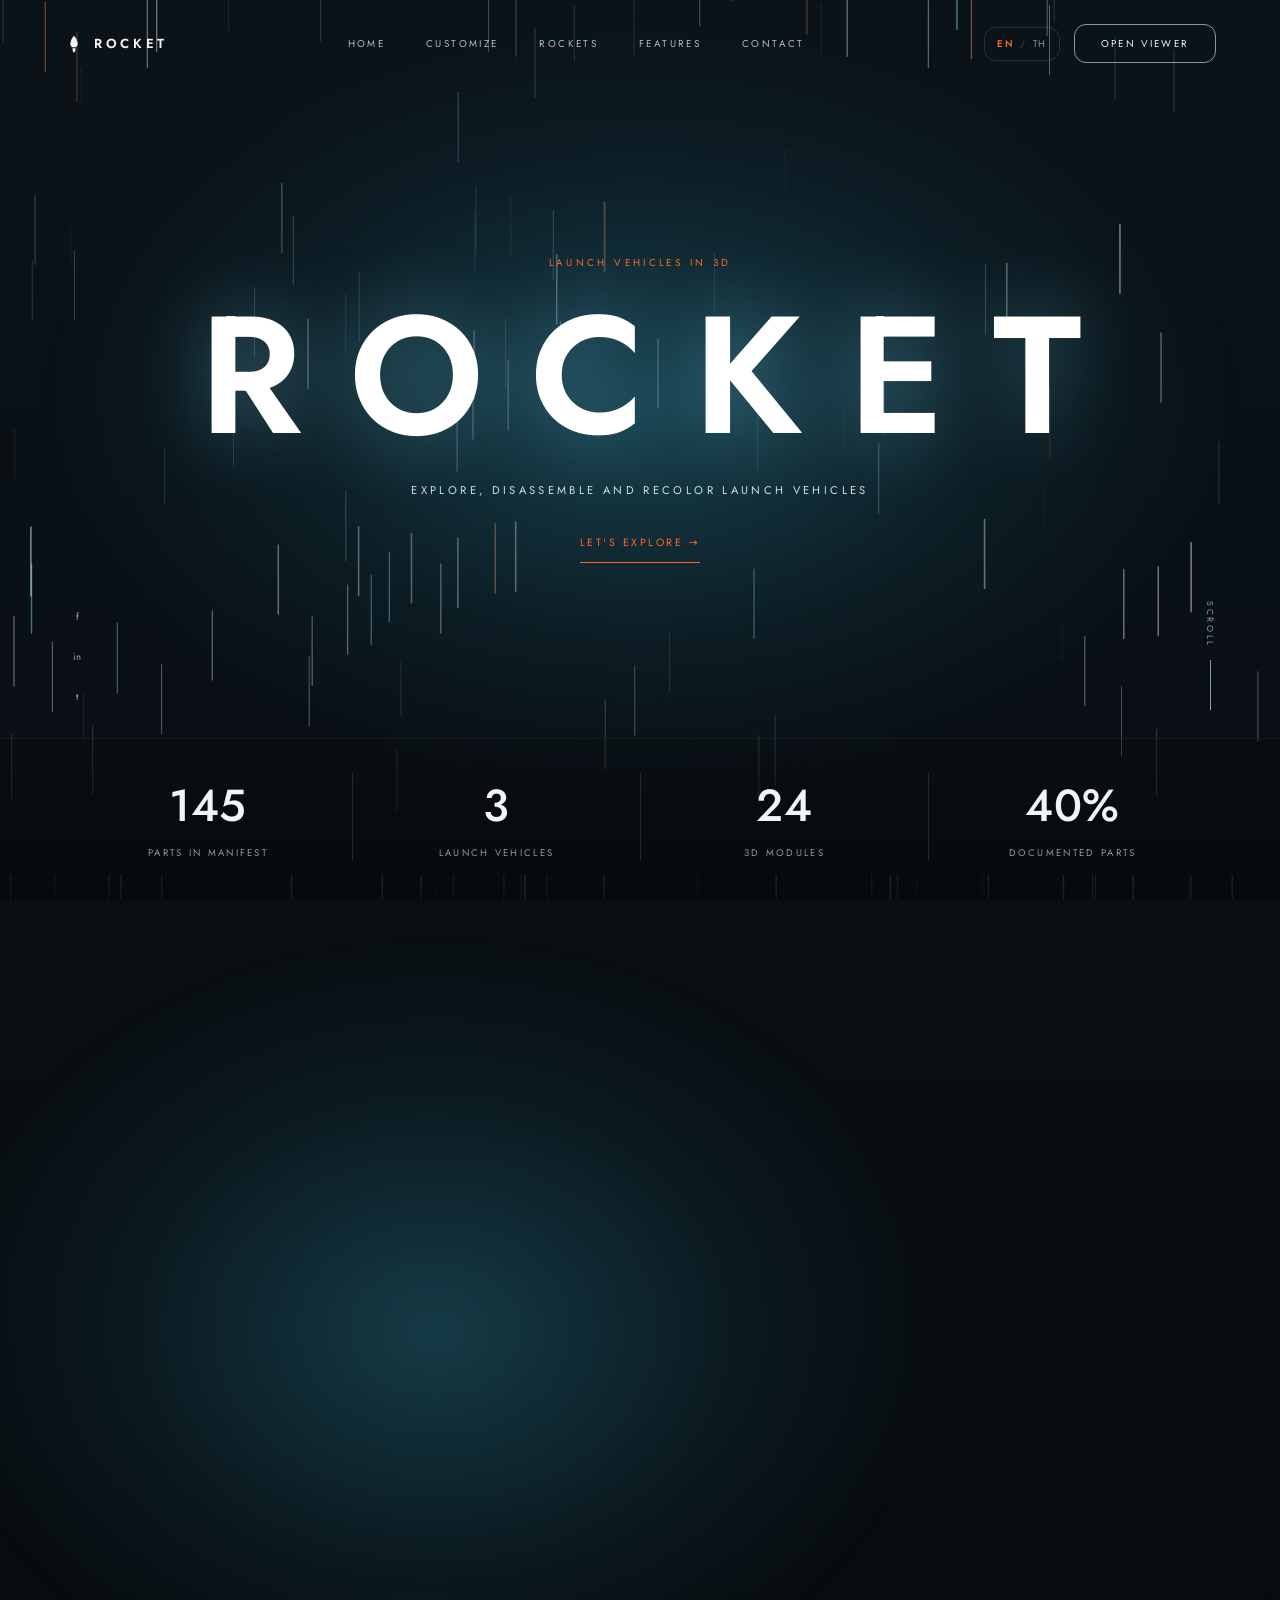
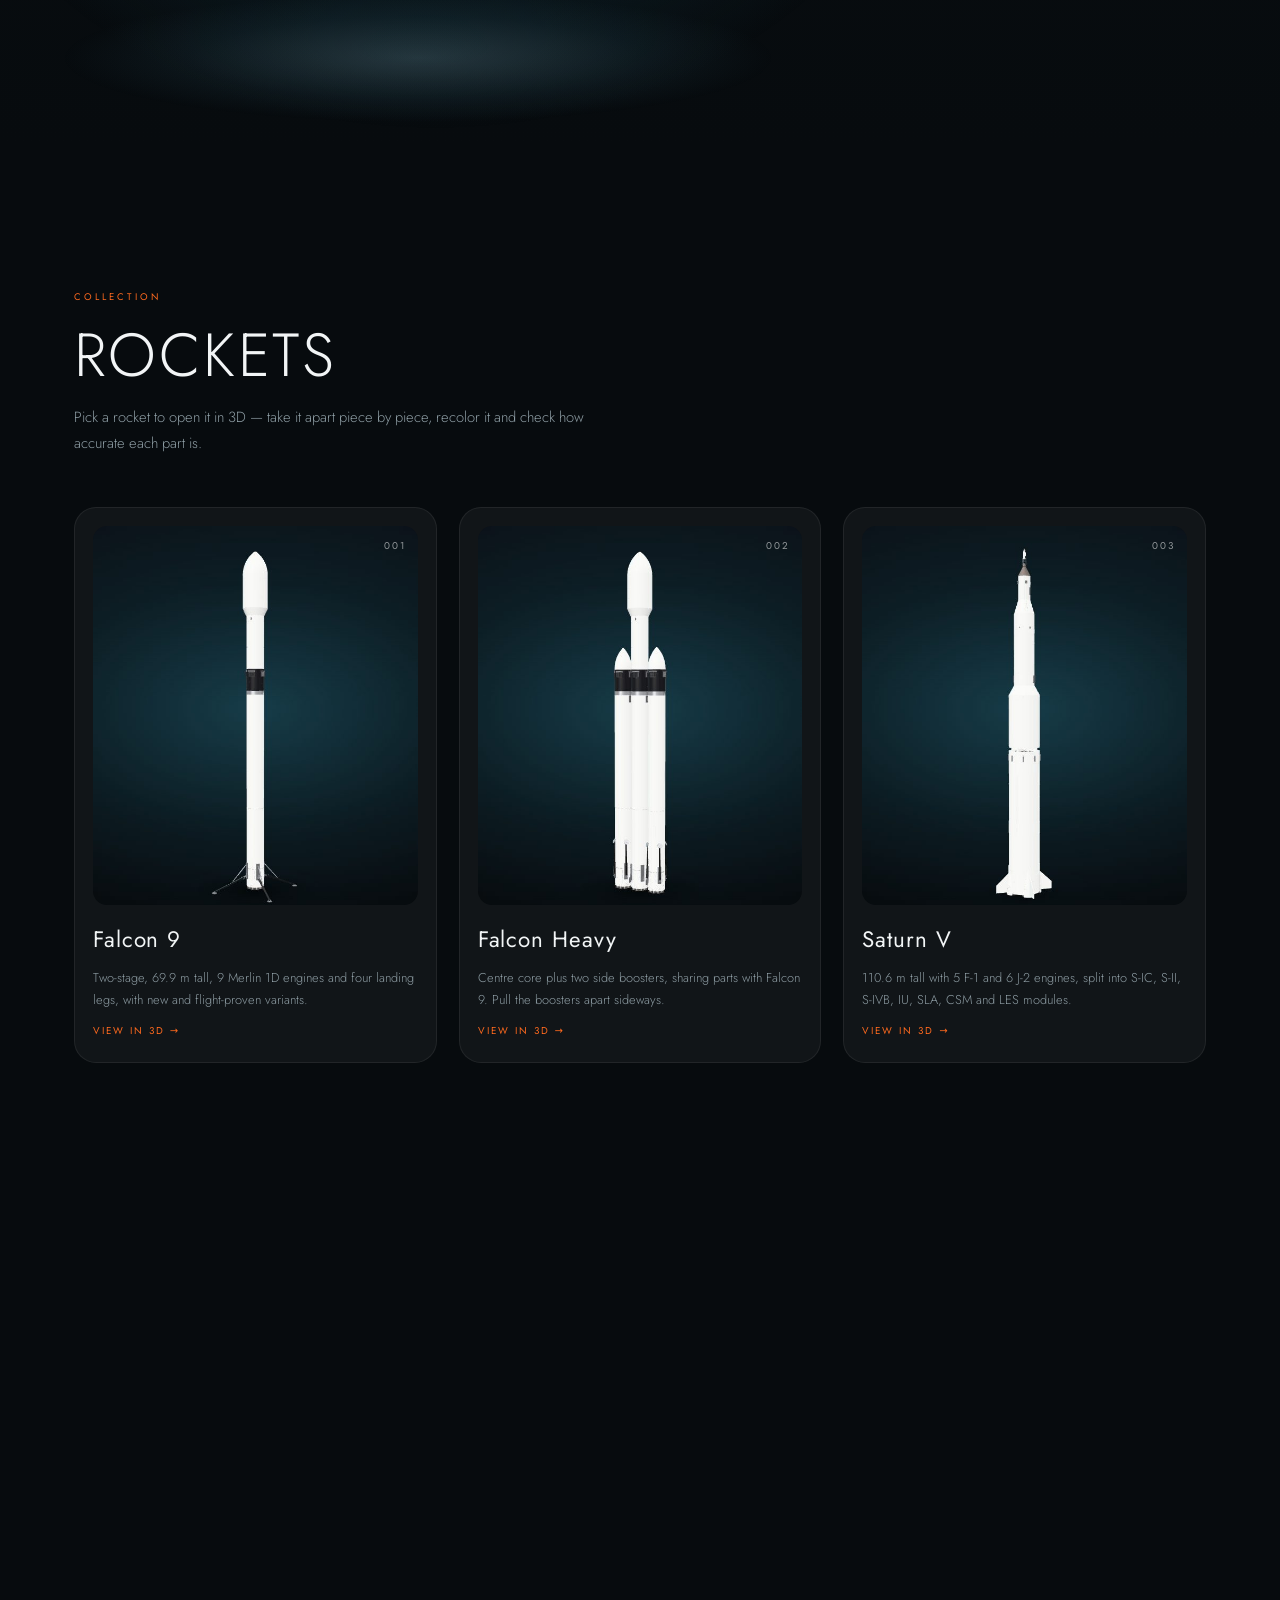
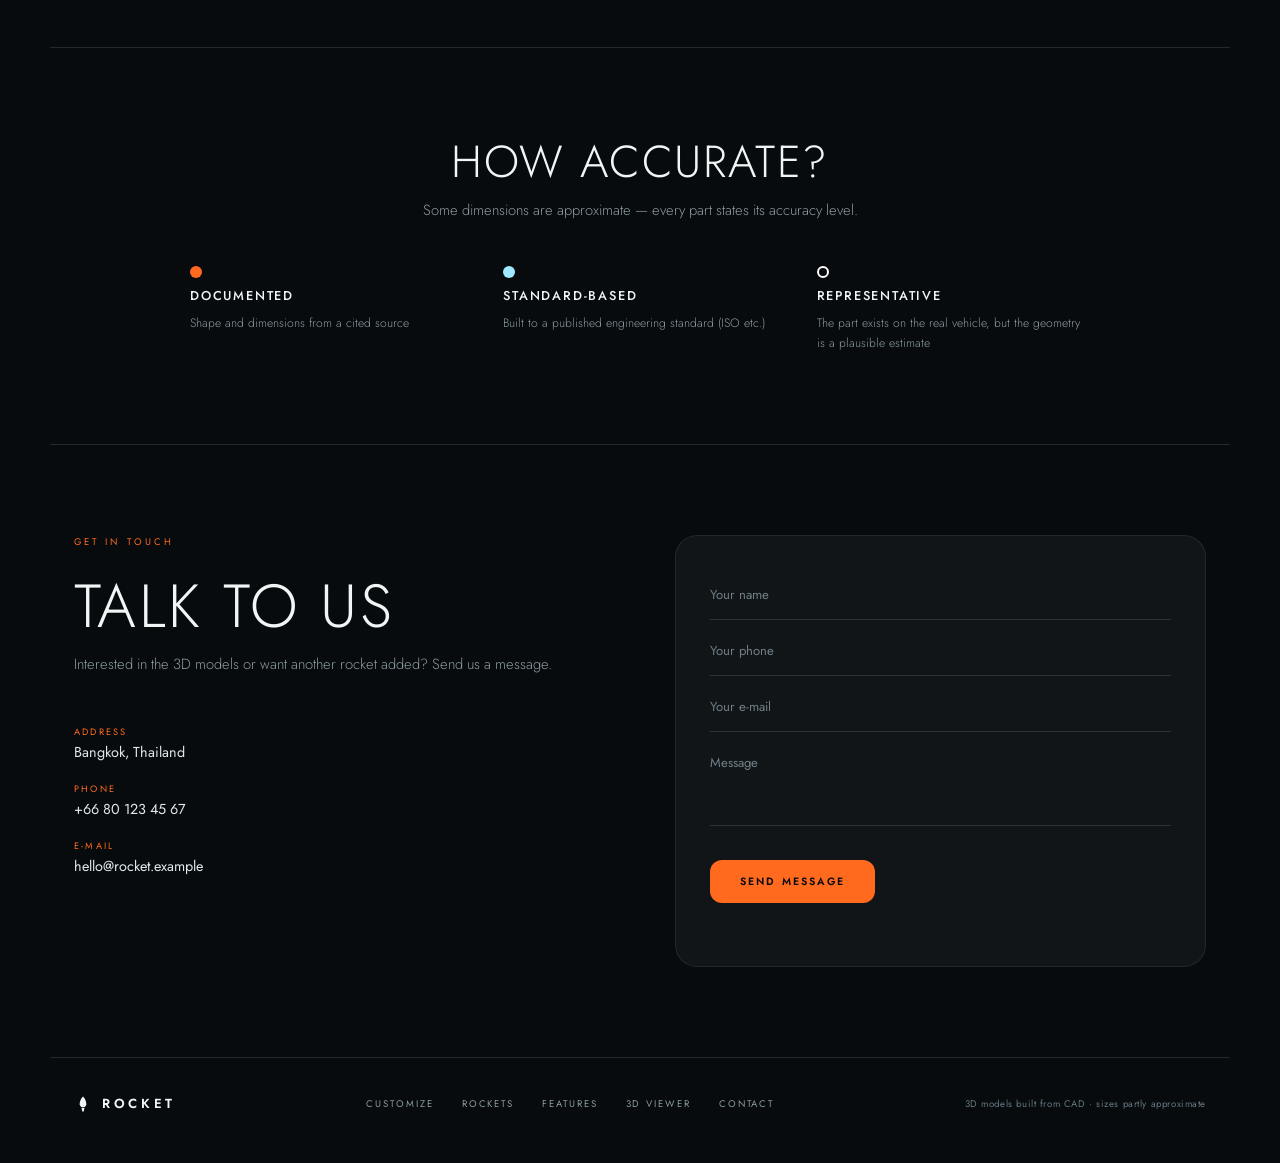
==== index.html @ 1749ba02 "Customize: 3D left + options panel right, softer lighting, EN/TH language switch, no scroll hijack -" ====
<!doctype html>
<html lang="en">
<head>
<meta charset="utf-8">
<meta name="viewport" content="width=device-width, initial-scale=1">
<title>Rocket — Explore launch vehicles in 3D</title>
<meta name="description" content="Explore, disassemble and recolor Falcon 9, Falcon Heavy and Saturn V in 3D">
<link rel="preconnect" href="https://fonts.googleapis.com">
<link rel="preconnect" href="https://fonts.gstatic.com" crossorigin>
<link href="https://fonts.googleapis.com/css2?family=Jost:wght@300;400;500;600&family=Noto+Sans+Thai:wght@300;400;500&display=swap" rel="stylesheet">
<link rel="stylesheet" href="assets/style.css">
<script type="importmap">
{ "imports": {
  "three": "./rocket3d/vendor/three/build/three.module.min.js",
  "three/addons/": "./rocket3d/vendor/three/examples/jsm/"
} }
</script>
</head>
<body>
<i class="progress" id="progress" aria-hidden="true"></i>
<canvas id="stars" aria-hidden="true"></canvas>

<header class="nav" id="nav">
  <a class="logo" href="#top" data-i18n-attr="aria-label:nav.home.aria"><svg viewBox="0 0 24 24" width="20" height="20" aria-hidden="true"><path d="M12 2c3 3 4.5 7 4.5 11l-2 3h-5l-2-3C7.5 9 9 5 12 2Zm-2 15h4l-1 5h-2l-1-5Z" fill="currentColor"/></svg><span>ROCKET</span></a>
  <nav class="links" id="nav-links" data-i18n-attr="aria-label:nav.main">
    <a href="#top" data-i18n="nav.home">Home</a>
    <a href="#lab" data-i18n="nav.customize">Customize</a>
    <a href="#rockets" data-i18n="nav.rockets">Rockets</a>
    <a href="#features" data-i18n="nav.features">Features</a>
    <a href="#contact" data-i18n="nav.contact">Contact</a>
  </nav>
  <div class="nav-right">
    <button class="lang" data-lang-btn type="button" aria-label="Language"><span data-l="en" class="on">EN</span><i>/</i><span data-l="th">TH</span></button>
    <a class="btn-outline" href="rocket3d/viewer.html" data-i18n="nav.viewer">Open viewer</a>
    <button class="menu" id="menu-btn" data-i18n-attr="aria-label:nav.menu" aria-label="Menu" aria-expanded="false" aria-controls="nav-links"><i></i><i></i><i></i></button>
  </div>
</header>

<!-- ============ INTRO ============ -->
<section class="intro" id="top">
  <div class="intro-body">
    <p class="eyebrow" data-i18n="intro.eyebrow">Launch vehicles in 3D</p>
    <h1 class="word" id="word" aria-label="ROCKET"><span class="l" style="--i:0"><b>R</b></span><span class="l" style="--i:1"><b>O</b></span><span class="l" style="--i:2"><b>C</b></span><span class="l" style="--i:3"><b>K</b></span><span class="l" style="--i:4"><b>E</b></span><span class="l" style="--i:5"><b>T</b></span></h1>
    <p class="sub" data-i18n="intro.sub">Explore, disassemble and recolor launch vehicles</p>
    <a class="go" href="#lab"><span data-i18n="intro.go">Let's explore</span> <span aria-hidden="true">→</span></a>
  </div>
  <ul class="social intro-social" aria-label="Social">
    <li><a href="#" aria-label="Facebook">f</a></li>
    <li><a href="#" aria-label="Instagram">in</a></li>
    <li><a href="#" aria-label="Twitter">t</a></li>
  </ul>
  <a class="scroll-cue" href="#lab"><span data-i18n="intro.scroll">Scroll</span><i></i></a>
  <div class="stats" data-i18n-attr="aria-label:stat.aria">
    <div><b id="st-parts">0</b><span data-i18n="stat.parts">Parts in manifest</span></div>
    <div><b data-count="3">0</b><span data-i18n="stat.rockets">Launch vehicles</span></div>
    <div><b data-count="24">0</b><span data-i18n="stat.modules">3D modules</span></div>
    <div><b id="st-docs">–</b><span data-i18n="stat.docs">Documented parts</span></div>
  </div>
</section>

<!-- ============ CUSTOMIZE (3D left, options right) ============ -->
<div class="lab-wrap" id="lab">
<section class="hero" data-i18n-attr="aria-label:cu.aria">
  <div class="hero-stage" id="hero-stage">
    <div class="floor" aria-hidden="true"></div>
    <canvas id="gl3d" tabindex="0" data-i18n-attr="aria-label:cu.canvas"></canvas>
    <div class="chip" id="chip" hidden></div>
    <dl class="specs" data-i18n-attr="aria-label:spec.aria">
      <div><dt data-i18n="spec.model">Model</dt><dd id="sp-model">–</dd></div>
      <div><dt data-i18n="spec.height">Height</dt><dd id="sp-height">–</dd></div>
      <div><dt data-i18n="spec.parts">Parts</dt><dd id="sp-parts">–</dd></div>
    </dl>
    <div class="loading" id="loading3d" role="status"><i></i><span data-i18n="cu.loading">Loading 3D model…</span></div>
  </div>

  <aside class="panel" id="panel">
    <header class="panel-head"><p class="kicker" data-i18n="cu.kicker">Customize</p><h2 id="panel-title">Falcon 9</h2></header>

    <section>
      <h3 data-i18n="cu.rocket">Rocket</h3>
      <ol class="veh" id="veh" role="radiogroup" data-i18n-attr="aria-label:cu.rocket.aria"></ol>
    </section>

    <section id="variant-sec">
      <h3 data-i18n="cu.variant">Variant</h3>
      <div class="vchips" id="variants" role="radiogroup" data-i18n-attr="aria-label:cu.variant"></div>
    </section>

    <section>
      <h3 data-i18n="cu.explode">Disassemble</h3>
      <div class="explode">
        <button class="play" id="explode-btn" data-i18n-attr="aria-label:cu.explode.btn" aria-pressed="false">
          <svg viewBox="0 0 24 24" width="18" height="18" aria-hidden="true"><path d="M12 3v6M12 15v6M9 6l3-3 3 3M9 18l3 3 3-3" fill="none" stroke="currentColor" stroke-width="2" stroke-linecap="round" stroke-linejoin="round"/></svg>
        </button>
        <input id="explode" type="range" min="0" max="1" step="0.001" value="0" data-i18n-attr="aria-label:cu.explode.slider">
        <output id="explode-out">0%</output>
      </div>
    </section>

    <section class="paint off" id="paint">
      <h3><span data-i18n="cu.color">Color</span> <small id="paint-hint" data-i18n="cu.paint.none">Select a part first</small></h3>
      <div class="swatches" id="swatches" data-i18n-attr="aria-label:cu.swatches"></div>
      <label class="picker"><span data-i18n="cu.custom">Custom color</span> <input type="color" id="color" value="#f2f2ef" data-i18n-attr="aria-label:cu.custom"></label>
      <div class="row">
        <button class="mini" id="reset-part" data-i18n="cu.resetPart">Reset part</button>
        <button class="mini" id="reset-all" data-i18n="cu.resetAll">Reset all</button>
      </div>
    </section>

    <section class="parts-sec">
      <h3><span data-i18n="cu.parts">Parts</span> <small id="parts-count"></small></h3>
      <input id="parts-search" type="search" data-i18n-attr="placeholder:cu.search,aria-label:cu.search">
      <ul class="plist" id="parts-list"></ul>
    </section>

    <section class="info" id="info-sec">
      <h3 data-i18n="cu.selected">Selected part</h3>
      <p class="msg" id="info-empty" data-i18n="cu.selectHint">Click a part on the model or pick one from the list.</p>
      <div id="info" hidden>
        <p class="name-th" id="d-th"></p><p class="name-en" id="d-en"></p>
        <dl class="kv">
          <dt data-i18n="kv.id">part id</dt><dd id="d-id"></dd>
          <dt data-i18n="kv.acc">accuracy</dt><dd id="d-acc"></dd>
          <dt data-i18n="kv.mat">material</dt><dd id="d-mat"></dd>
          <dt data-i18n="kv.zone">paint zone</dt><dd id="d-zone"></dd>
        </dl>
        <div class="row"><button class="mini" id="isolate" data-i18n="cu.isolate">Isolate</button><button class="mini" id="showall" data-i18n="cu.showAll">Show all</button></div>
      </div>
    </section>
  </aside>
</section>
</div>

<!-- ============ ROCKETS ============ -->
<section class="rockets reveal" id="rockets">
  <header class="sec-head">
    <p class="kicker" data-i18n="rk.kicker">Collection</p>
    <h2 data-i18n="rk.h">ROCKETS</h2>
    <p class="lead" data-i18n="rk.lead">Pick a rocket to open it in 3D — take it apart piece by piece, recolor it and check how accurate each part is.</p>
  </header>
  <div class="cards stag">
    <article class="rk" data-key="f9">
      <button class="rk-img" data-key="f9" data-i18n-attr="aria-label:rk.viewAria" data-name="Falcon 9"><img src="assets/img/f9.jpg" alt="Falcon 9" width="480" height="560" loading="lazy"></button>
      <span class="n">001</span>
      <h3>Falcon 9</h3>
      <p data-i18n="rk.f9">Two-stage, 69.9 m tall, 9 Merlin 1D engines and four landing legs, with new and flight-proven variants.</p>
      <button class="link" data-key="f9" data-i18n="rk.view">View in 3D →</button>
    </article>
    <article class="rk" data-key="fh">
      <button class="rk-img" data-key="fh" data-i18n-attr="aria-label:rk.viewAria" data-name="Falcon Heavy"><img src="assets/img/fh.jpg" alt="Falcon Heavy" width="480" height="560" loading="lazy"></button>
      <span class="n">002</span>
      <h3>Falcon Heavy</h3>
      <p data-i18n="rk.fh">Centre core plus two side boosters, sharing parts with Falcon 9. Pull the boosters apart sideways.</p>
      <button class="link" data-key="fh" data-i18n="rk.view">View in 3D →</button>
    </article>
    <article class="rk" data-key="sv">
      <button class="rk-img" data-key="sv" data-i18n-attr="aria-label:rk.viewAria" data-name="Saturn V"><img src="assets/img/sv.jpg" alt="Saturn V" width="480" height="560" loading="lazy"></button>
      <span class="n">003</span>
      <h3>Saturn V</h3>
      <p data-i18n="rk.sv">110.6 m tall with 5 F-1 and 6 J-2 engines, split into S-IC, S-II, S-IVB, IU, SLA, CSM and LES modules.</p>
      <button class="link" data-key="sv" data-i18n="rk.view">View in 3D →</button>
    </article>
  </div>
</section>

<!-- ============ FEATURES ============ -->
<section class="features reveal" id="features">
  <div class="feat-intro">
    <p class="kicker" data-i18n="ft.kicker">What you can do</p>
    <h2 data-i18n-html="ft.h">TAKE IT<br>APART.</h2>
    <p class="lead" data-i18n="ft.lead">Every rocket is built from CAD models split into real parts, not a still image — rotate, separate, swap and repaint it in the browser.</p>
    <a class="btn-solid" href="rocket3d/viewer.html" data-i18n="ft.btn">Open full viewer</a>
  </div>
  <div class="feat-grid stag">
    <article>
      <svg viewBox="0 0 24 24" aria-hidden="true"><path d="M12 3v6M12 15v6M9 6l3-3 3 3M9 18l3 3 3-3" fill="none" stroke="currentColor" stroke-width="1.6" stroke-linecap="round" stroke-linejoin="round"/></svg>
      <h3 data-i18n="ft.1h">Disassemble</h3>
      <p data-i18n="ft.1p">Separate the whole rocket or a single module, in assembly order, and put it back exactly where it was.</p>
    </article>
    <article>
      <svg viewBox="0 0 24 24" aria-hidden="true"><path d="M12 3a9 9 0 1 0 0 18c1.4 0 2-1 1.6-2-.5-1.2.2-2.5 1.6-2.5H17a4 4 0 0 0 4-4C21 6.6 17 3 12 3Z" fill="none" stroke="currentColor" stroke-width="1.6"/><circle cx="8" cy="11" r="1.1" fill="currentColor"/><circle cx="12" cy="7.5" r="1.1" fill="currentColor"/><circle cx="16" cy="10" r="1.1" fill="currentColor"/></svg>
      <h3 data-i18n="ft.2h">Recolor</h3>
      <p data-i18n="ft.2p">Paint each part, a whole paint zone or every instance. Saved on your device, with JSON export and import.</p>
    </article>
    <article>
      <svg viewBox="0 0 24 24" aria-hidden="true"><path d="M7 7h11l-3-3M17 17H6l3 3" fill="none" stroke="currentColor" stroke-width="1.6" stroke-linecap="round" stroke-linejoin="round"/></svg>
      <h3 data-i18n="ft.3h">Swap parts</h3>
      <p data-i18n="ft.3p">Swap grid fins, fairings and payloads with a size check, and browse modules from every rocket in the Part Gallery.</p>
    </article>
  </div>
</section>

<!-- ============ ACCURACY ============ -->
<section class="accuracy reveal" aria-labelledby="acc-h">
  <h2 id="acc-h" data-i18n="ac.h">HOW ACCURATE?</h2>
  <p class="lead" data-i18n="ac.lead">Some dimensions are approximate — every part states its accuracy level.</p>
  <div class="acc-grid stag">
    <div><span class="dot doc"></span><h3 data-i18n="accn.documented">documented</h3><p data-i18n="acc.documented">Shape and dimensions from a cited source</p></div>
    <div><span class="dot std"></span><h3 data-i18n="accn.standard-based">standard-based</h3><p data-i18n="acc.standard-based">Built to a published engineering standard (ISO etc.)</p></div>
    <div><span class="dot rep"></span><h3 data-i18n="accn.representative">representative</h3><p data-i18n="acc.representative">The part exists on the real vehicle, but the geometry is a plausible estimate</p></div>
  </div>
</section>

<!-- ============ CONTACT ============ -->
<section class="contact reveal" id="contact">
  <div class="contact-grid">
    <div class="info">
      <p class="kicker" data-i18n="ct.kicker">Get in touch</p>
      <h2 data-i18n="ct.h">TALK TO US</h2>
      <p class="lead" data-i18n="ct.lead">Interested in the 3D models or want another rocket added? Send us a message.</p>
      <dl>
        <dt data-i18n="ct.addr">Address</dt><dd>Bangkok, Thailand</dd>
        <dt data-i18n="ct.phone">Phone</dt><dd>+66 80 123 45 67</dd>
        <dt data-i18n="ct.mail">E-mail</dt><dd>hello@rocket.example</dd>
      </dl>
    </div>
    <form class="form" id="form" novalidate>
      <label><input name="name" required data-i18n-attr="placeholder:ct.name,aria-label:ct.name"></label>
      <label><input name="phone" type="tel" data-i18n-attr="placeholder:ct.tel,aria-label:ct.tel"></label>
      <label><input name="email" type="email" required data-i18n-attr="placeholder:ct.email,aria-label:ct.email"></label>
      <label><textarea name="message" rows="3" data-i18n-attr="placeholder:ct.msg,aria-label:ct.msg"></textarea></label>
      <button type="submit" class="btn-solid" data-i18n="ct.send">Send message</button>
      <p class="status" role="status" aria-live="polite"></p>
    </form>
  </div>
</section>

<footer class="foot">
  <a class="logo" href="#top" data-i18n-attr="aria-label:nav.home.aria"><svg viewBox="0 0 24 24" width="18" height="18" aria-hidden="true"><path d="M12 2c3 3 4.5 7 4.5 11l-2 3h-5l-2-3C7.5 9 9 5 12 2Zm-2 15h4l-1 5h-2l-1-5Z" fill="currentColor"/></svg><span>ROCKET</span></a>
  <nav data-i18n-attr="aria-label:ft.nav"><a href="#lab" data-i18n="nav.customize">Customize</a><a href="#rockets" data-i18n="nav.rockets">Rockets</a><a href="#features" data-i18n="nav.features">Features</a><a href="rocket3d/viewer.html" data-i18n="ft.viewer">3D Viewer</a><a href="#contact" data-i18n="nav.contact">Contact</a></nav>
  <small data-i18n="ft.note">3D models built from CAD · sizes partly approximate</small>
</footer>

<script type="module" src="assets/main.js"></script>
<script type="module" src="assets/motion.js"></script>
<script type="module" src="assets/hero3d.js"></script>
</body>
</html>
---- assets/style.css ----
:root{
  --bg:#080d11; --bg-2:#0e171d; --teal:#123540; --card:rgba(255,255,255,.045); --line:rgba(255,255,255,.12);
  --text:#f2f5f6; --mut:#8d9ca3; --accent:#ff6a1f; --ice:#9fe8ff;
  --font:'Jost','Noto Sans Thai',system-ui,sans-serif;
}
*{box-sizing:border-box;margin:0;padding:0}
html{scroll-behavior:smooth}
body{font-family:var(--font);background:linear-gradient(180deg,#0b1319,#070b0e 40%,#070b0e);color:var(--text);-webkit-font-smoothing:antialiased;overflow-x:hidden}
a{color:inherit;text-decoration:none}
button,input,textarea{font:inherit;color:inherit}
button{cursor:pointer;border:0;background:none}
ul,ol{list-style:none}
[hidden]{display:none!important}
:focus-visible{outline:2px solid var(--accent);outline-offset:3px}

/* ---------- shared bits ---------- */
.btn-outline{padding:11px 26px;border:1px solid rgba(255,255,255,.55);border-radius:12px;font-size:.62rem;letter-spacing:.22em;text-transform:uppercase;transition:.25s}
.btn-outline:hover{background:var(--accent);border-color:var(--accent);color:#000}
.btn-solid{display:inline-block;padding:14px 30px;background:var(--accent);color:#0a0a0a;border-radius:12px;font-size:.66rem;font-weight:600;letter-spacing:.2em;text-transform:uppercase;transition:.25s}
.btn-solid:hover{background:#fff}
.kicker{font-size:.6rem;letter-spacing:.32em;text-transform:uppercase;color:var(--accent);margin-bottom:14px}
.lead{color:var(--mut);font-size:.92rem;line-height:1.8;font-weight:300}
.reveal{opacity:0;transform:translateY(28px);transition:opacity .9s ease,transform .9s cubic-bezier(.2,.7,.2,1)}
.reveal.in{opacity:1;transform:none}
.acc{display:inline-block;padding:2px 10px;border-radius:12px;font-size:.6rem;background:rgba(255,255,255,.12)}
.acc[data-l=documented]{background:var(--accent);color:#000}
.acc[data-l=representative]{background:rgba(255,255,255,.22)}

/* ---------- INTRO (wordmark page) ---------- */
.intro{position:relative;min-height:100vh;display:grid;grid-template-rows:1fr auto;overflow:hidden;isolation:isolate;
  background:radial-gradient(60% 55% at calc(50% + var(--mx,0)*3%) calc(45% + var(--my,0)*3%),rgba(35,105,125,.55) 0%,rgba(18,53,64,.35) 48%,transparent 78%)}
.intro-body{display:grid;justify-items:center;align-content:center;gap:22px;padding:120px 24px 40px;text-align:center}
.eyebrow{font-size:.62rem;letter-spacing:.34em;text-transform:uppercase;color:var(--accent)}
.intro-body{transform:translate3d(calc(var(--mx,0)*-14px),calc(var(--my,0)*-9px + var(--p,0)*70px),0) scale(calc(1 + var(--p,0)*.22));opacity:calc(1 - var(--p,0)*1.25);will-change:transform,opacity}
.word{display:flex;justify-content:center;font-size:clamp(3.4rem,13vw,12rem);font-weight:600;line-height:1;color:#fff;perspective:900px;filter:drop-shadow(0 0 38px rgba(120,210,240,.38))}
.word .l{display:inline-block;margin:0 .14em;transform:translateX(calc((var(--i) - 2.5) * var(--p,0) * 1.1em))}
.word .l b{display:inline-block;font-weight:inherit;opacity:0;transform:translateY(80%) rotateX(-75deg) scale(1.15);filter:blur(16px);
  animation:letterIn 1.1s cubic-bezier(.2,.8,.2,1) forwards;animation-delay:calc(.2s + var(--i)*.1s)}
@keyframes letterIn{60%{filter:blur(2px)}to{opacity:1;transform:none;filter:blur(0)}}
.word.ready .l b{opacity:1;transform:none;filter:none;animation:shine 7s linear infinite;animation-delay:calc(var(--i)*.12s);
  background:linear-gradient(105deg,#fff 0 40%,#a9ecff 50%,#fff 60% 100%) 0 0/320% 100%;-webkit-background-clip:text;background-clip:text;-webkit-text-fill-color:transparent}
@keyframes shine{0%,55%{background-position:120% 0}100%{background-position:-120% 0}}
.word.glitch .l b{animation:glitch .42s steps(1,end) both}
@keyframes glitch{
  0%{transform:translateX(-6px) skewX(-8deg);filter:drop-shadow(-5px 0 rgba(0,240,255,.9)) drop-shadow(5px 0 rgba(255,106,31,.9));clip-path:inset(0 0 55% 0)}
  20%{transform:translateX(7px);clip-path:inset(40% 0 0 0)}
  40%{transform:translateX(-3px) skewX(6deg);clip-path:inset(15% 0 35% 0)}
  60%{transform:translateX(5px);filter:drop-shadow(4px 0 rgba(0,240,255,.9)) drop-shadow(-4px 0 rgba(255,106,31,.9));clip-path:inset(0)}
  80%{transform:translateX(-2px);clip-path:inset(60% 0 0 0)}
  100%{transform:none;filter:none;clip-path:inset(0)}}
.sub{font-size:.7rem;letter-spacing:.3em;text-transform:uppercase;color:#cfe0e6;line-height:1.9;max-width:560px}
.go{font-size:.66rem;letter-spacing:.24em;text-transform:uppercase;color:var(--accent);padding:12px 0;border-bottom:1px solid var(--accent);transition:.25s}
.go:hover{color:#fff;border-color:#fff}
.intro-social{position:absolute;left:clamp(20px,5vw,72px);bottom:190px;flex-direction:column;gap:6px}
.scroll-cue{position:absolute;right:clamp(20px,5vw,72px);bottom:190px;display:flex;align-items:center;gap:12px;font-size:.55rem;letter-spacing:.3em;text-transform:uppercase;writing-mode:vertical-rl;color:var(--mut)}
.scroll-cue i{width:1px;height:50px;background:currentColor;animation:grow 2s infinite}
@keyframes grow{0%{transform:scaleY(0);transform-origin:top}50%{transform:scaleY(1);transform-origin:top}51%{transform-origin:bottom}100%{transform:scaleY(0);transform-origin:bottom}}

/* ---------- NAV ---------- */
.nav{position:fixed;z-index:50;left:0;right:0;top:0;display:flex;align-items:center;justify-content:space-between;padding:24px clamp(20px,5vw,72px);transition:background .3s,padding .3s}
.nav.solid{background:rgba(7,11,14,.82);backdrop-filter:blur(14px);padding-top:14px;padding-bottom:14px;border-bottom:1px solid rgba(255,255,255,.07)}
.logo{display:inline-flex;align-items:center;gap:10px;font-weight:600;letter-spacing:.28em;font-size:.82rem}
.links{display:flex;gap:clamp(18px,3.2vw,54px);font-size:.62rem;letter-spacing:.24em;text-transform:uppercase}
.links a{opacity:.75;transition:.2s;padding:6px 0;border-bottom:1px solid transparent}
.links a:hover{opacity:1;border-color:var(--accent)}
.menu{display:none;width:40px;height:40px;border:1px solid var(--line);border-radius:10px;place-content:center;gap:5px}
.menu i{display:block;width:18px;height:1.5px;background:#fff}
.social{display:flex;gap:14px}
.social a{display:grid;place-items:center;width:26px;height:26px;font-size:.6rem;opacity:.7;transition:.2s}
.social a:hover{opacity:1;color:var(--accent)}

/* ---------- CUSTOMIZE: 3D on the left, options panel on the right ---------- */
.lab-wrap{position:relative}
.hero{position:relative;height:100vh;min-height:680px;overflow:hidden;isolation:isolate;display:grid;grid-template-columns:minmax(0,1fr) clamp(340px,30vw,440px);gap:22px;padding:88px clamp(16px,3vw,40px) 22px 0;
  background:radial-gradient(52% 58% at 34% 48%,rgba(35,105,125,.5) 0%,rgba(18,53,64,.32) 46%,transparent 76%)}
@supports (height:1svh){.hero{height:100svh}}
.hero-stage{position:relative;z-index:3;min-height:0}
.floor{position:absolute;z-index:0;left:50%;bottom:7%;width:min(90%,720px);height:130px;transform:translateX(-50%);pointer-events:none;
  background:radial-gradient(ellipse at 50% 50%,rgba(150,205,225,.2) 0%,rgba(80,150,175,.08) 45%,transparent 70%)}
#gl3d{position:absolute;inset:0;width:100%;height:100%;display:block;touch-action:pan-y;outline:0;z-index:1;
  opacity:var(--enter,1);transform:translateY(calc((1 - var(--enter,1)) * 16vh)) scale(calc(.94 + var(--enter,1)*.06))}
.chip{position:absolute;left:50%;bottom:8px;transform:translateX(-50%);display:flex;gap:10px;align-items:center;background:rgba(10,16,20,.8);backdrop-filter:blur(10px);border:1px solid var(--line);padding:9px 18px;border-radius:24px;font-size:.66rem;white-space:nowrap;z-index:5}
.chip code{opacity:.55;font-size:.58rem}
.loading{position:absolute;inset:0;display:grid;place-content:center;justify-items:center;gap:12px;font-size:.68rem;color:var(--mut);letter-spacing:.1em;transition:opacity .5s;z-index:4}
.loading.done{opacity:0;pointer-events:none}
.loading i{width:28px;height:28px;border-radius:50%;border:2px solid #fff;border-right-color:transparent;animation:spin .9s linear infinite}
@keyframes spin{to{transform:rotate(360deg)}}
.specs{position:absolute;z-index:6;left:clamp(16px,3vw,44px);top:6px;display:flex;gap:30px;opacity:var(--enter,1)}
.specs>div{position:relative;padding-left:24px}
.specs>div::before{content:"";position:absolute;left:0;top:3px;width:12px;height:12px;border-radius:50%;border:3px solid var(--accent)}
.specs dt{font-size:.52rem;letter-spacing:.22em;text-transform:uppercase;color:var(--mut);margin-bottom:2px}
.specs dd{font-size:.95rem;font-weight:500}

/* options panel */
.panel{position:relative;z-index:8;display:flex;flex-direction:column;gap:0;overflow:auto;padding:22px 22px 8px;border-radius:24px;
  background:rgba(10,17,21,.82);backdrop-filter:blur(18px);border:1px solid var(--line);opacity:var(--enter,1);transform:translateX(calc((1 - var(--enter,1)) * 40px))}
.panel>*{flex:none}
.panel-head{padding-bottom:14px;border-bottom:1px solid var(--line)}
.panel-head .kicker{margin-bottom:6px}
.panel-head h2{font-size:1.7rem;font-weight:300;letter-spacing:.02em}
.panel section{padding:16px 0;border-bottom:1px solid var(--line)}
.panel section:last-child{border-bottom:0}
.panel h3{font-size:.56rem;font-weight:500;letter-spacing:.24em;text-transform:uppercase;color:var(--mut);margin-bottom:12px;display:flex;gap:8px;align-items:baseline}
.panel h3 small{letter-spacing:.02em;text-transform:none;font-size:.62rem;color:#cfd9de;max-width:210px;overflow:hidden;text-overflow:ellipsis;white-space:nowrap}
.veh{display:grid;gap:6px}
.veh button{width:100%;display:flex;align-items:center;gap:14px;padding:11px 14px;border-radius:14px;background:rgba(255,255,255,.05);text-align:left;font-size:.82rem;transition:.2s}
.veh button span{font-size:.62rem;letter-spacing:.18em;color:var(--mut)}
.veh button:hover{background:rgba(255,255,255,.1)}
.veh button[aria-checked=true]{background:var(--accent);color:#000;font-weight:500}
.veh button[aria-checked=true] span{color:#000;opacity:.7}
.vchips{display:flex;gap:6px;flex-wrap:wrap}
.vchips button{padding:8px 14px;border-radius:20px;border:1px solid var(--line);font-size:.66rem;letter-spacing:.06em;color:#cfd9de;transition:.2s}
.vchips button[aria-checked=true]{background:var(--accent);border-color:var(--accent);color:#000}
.vchips button:hover:not([aria-checked=true]){border-color:#fff;color:#fff}
.explode{display:flex;gap:14px;align-items:center}
.play{flex:none;width:44px;height:44px;border-radius:50%;border:1px solid rgba(255,255,255,.6);display:grid;place-items:center;transition:.25s}
.play:hover,.play[aria-pressed=true]{background:var(--accent);border-color:var(--accent);color:#000}
.explode output{width:42px;text-align:right;font-size:.74rem;color:var(--mut)}
input[type=range]{-webkit-appearance:none;appearance:none;flex:1;width:100%;height:3px;border-radius:3px;background:rgba(255,255,255,.2);outline:0}
input[type=range]::-webkit-slider-thumb{-webkit-appearance:none;width:16px;height:16px;border-radius:50%;background:var(--accent);border:0;box-shadow:0 0 0 4px rgba(255,106,31,.25);cursor:pointer}
input[type=range]::-moz-range-thumb{width:16px;height:16px;border-radius:50%;background:var(--accent);border:0;box-shadow:0 0 0 4px rgba(255,106,31,.25);cursor:pointer}
.paint.off .swatches,.paint.off .picker,.paint.off .row{opacity:.3;pointer-events:none}
.swatches{display:flex;gap:10px;flex-wrap:wrap;margin-bottom:12px}
.swatches button{width:28px;height:28px;border-radius:50%;background:var(--sw);border:2px solid rgba(255,255,255,.25);transition:.2s}
.swatches button:hover{transform:scale(1.15)}
.swatches button.on{border-color:#fff;box-shadow:0 0 0 2px var(--accent)}
.picker{display:flex;justify-content:space-between;align-items:center;font-size:.76rem;margin-bottom:12px;color:#cfd9de}
input[type=color]{width:34px;height:34px;padding:0;border:0;border-radius:50%;background:none;cursor:pointer}
input[type=color]::-webkit-color-swatch-wrapper{padding:0}
input[type=color]::-webkit-color-swatch{border:2px solid rgba(255,255,255,.4);border-radius:50%}
.row{display:flex;gap:6px;flex-wrap:wrap}
.mini{padding:8px 14px;border-radius:10px;border:1px solid var(--line);font-size:.58rem;letter-spacing:.14em;text-transform:uppercase;transition:.2s}
.mini:hover{background:var(--accent);border-color:var(--accent);color:#000}
.parts-sec{display:flex;flex-direction:column;min-height:0}
.panel input[type=search]{width:100%;padding:11px 16px;border-radius:14px;border:1px solid var(--line);background:rgba(255,255,255,.05);font-size:.76rem;outline:0}
.panel input[type=search]:focus{border-color:var(--accent)}
.plist{display:grid;gap:4px;margin-top:10px;max-height:230px;overflow:auto;align-content:start;padding-right:2px}
.plist button{width:100%;display:flex;gap:8px;padding:9px 12px;border-radius:12px;background:rgba(255,255,255,.04);text-align:left;font-size:.72rem;align-items:center;transition:.2s}
.plist button b{font-weight:400;flex:1}
.plist button code{font-size:.55rem;opacity:.5}
.plist button.on{background:var(--accent);color:#000}
.plist button:hover:not(.on){background:rgba(255,255,255,.1)}
.msg{font-size:.76rem;line-height:1.6;color:var(--mut)}
.name-th{font-size:1.05rem;font-weight:500;line-height:1.3}
.name-en{font-size:.68rem;color:var(--mut);margin:2px 0 10px}
.kv{display:grid;grid-template-columns:84px 1fr;gap:6px 8px;font-size:.7rem;margin-bottom:12px}
.kv dt{color:var(--mut);text-transform:uppercase;font-size:.52rem;letter-spacing:.12em;padding-top:2px}
.kv dd{word-break:break-word}

/* header extras */
.nav-right{display:flex;align-items:center;gap:14px}
.lang{display:inline-flex;gap:6px;align-items:center;padding:9px 12px;border:1px solid var(--line);border-radius:12px;font-size:.6rem;letter-spacing:.16em;color:var(--mut);transition:.2s}
.lang:hover{border-color:#fff}
.lang i{font-style:normal;opacity:.4}
.lang .on{color:var(--accent);font-weight:600}
.progress{position:fixed;z-index:60;left:0;top:0;height:2px;width:100%;background:linear-gradient(90deg,var(--accent),var(--ice));transform:scaleX(var(--sp,0));transform-origin:0 50%;pointer-events:none}
#stars{position:fixed;inset:0;width:100%;height:100%;z-index:-1;pointer-events:none}
.stag>*{opacity:0;transform:translateY(40px) scale(.97);transition:opacity .8s ease,transform .9s cubic-bezier(.2,.7,.2,1);transition-delay:calc(var(--k,0)*110ms)}
.stag.in>*{opacity:1;transform:none}
.stag.in>.rk:hover,.stag.in>article:hover{transition-delay:0s}
.acc{display:inline-block;padding:2px 10px;border-radius:12px;font-size:.6rem;background:rgba(255,255,255,.12)}

/* ---------- STATS ---------- */
.stats{display:grid;grid-template-columns:repeat(4,1fr);width:100%;padding:34px clamp(20px,5vw,72px) 40px;background:linear-gradient(180deg,rgba(6,10,13,.2),rgba(6,10,13,.85));border-top:1px solid rgba(255,255,255,.07)}
.stats div{display:grid;gap:8px;text-align:center;padding:0 12px;border-left:1px solid var(--line)}
.stats div:first-child{border-left:0}
.stats b{font-size:clamp(1.8rem,4vw,2.8rem);font-weight:500;letter-spacing:.02em}
.stats span{font-size:.6rem;letter-spacing:.24em;text-transform:uppercase;color:var(--mut)}

/* ---------- ROCKETS ---------- */
.rockets,.features,.accuracy,.contact{max-width:1180px;margin:0 auto;padding:90px 24px}
.sec-head{display:grid;gap:6px;margin-bottom:50px;max-width:560px}
h2{font-weight:300;letter-spacing:.04em;line-height:1.05;font-size:clamp(2.2rem,5vw,3.8rem)}
.sec-head .lead{margin-top:10px}
.cards{display:grid;grid-template-columns:repeat(3,1fr);gap:22px}
.rk{position:relative;display:grid;gap:12px;align-content:start;padding:18px 18px 24px;border-radius:22px;background:var(--card);border:1px solid rgba(255,255,255,.07);transition:.35s}
.rk:hover{transform:translateY(-6px);border-color:rgba(255,106,31,.5);background:rgba(255,255,255,.07)}
.rk-img{display:block;border-radius:14px;overflow:hidden;background:radial-gradient(70% 60% at 50% 45%,rgba(35,105,125,.5),#0a1116);aspect-ratio:6/7}
.rk-img img{width:100%;height:100%;object-fit:cover;display:block;transition:.6s}
.rk:hover .rk-img img{transform:scale(1.04)}
.rk .n{position:absolute;right:30px;top:30px;font-size:.62rem;letter-spacing:.2em;color:rgba(255,255,255,.55)}
.rk h3{font-size:1.4rem;font-weight:400;letter-spacing:.04em;margin-top:6px}
.rk p{font-size:.8rem;line-height:1.75;color:var(--mut);font-weight:300}
.link{justify-self:start;font-size:.62rem;letter-spacing:.2em;text-transform:uppercase;color:var(--accent);transition:.2s}
.link:hover{color:#fff}

/* ---------- FEATURES ---------- */
.features{display:grid;grid-template-columns:.9fr 1.3fr;gap:60px;align-items:center}
.feat-intro{display:grid;gap:14px;justify-items:start}
.feat-intro .lead{margin:6px 0 14px}
.feat-grid{display:grid;grid-template-columns:repeat(3,1fr);gap:16px}
.feat-grid article{display:grid;gap:12px;align-content:start;padding:26px 22px;border-radius:20px;background:var(--card);border:1px solid rgba(255,255,255,.07);transition:.3s}
.feat-grid article:hover{border-color:rgba(255,106,31,.5);transform:translateY(-4px)}
.feat-grid svg{width:30px;height:30px;color:var(--accent);margin-bottom:6px}
.feat-grid h3{font-size:1.02rem;font-weight:500;letter-spacing:.05em}
.feat-grid p{font-size:.76rem;line-height:1.75;color:var(--mut);font-weight:300}

/* ---------- ACCURACY ---------- */
.accuracy{text-align:center;display:grid;gap:12px;justify-items:center;border-top:1px solid var(--line)}
.accuracy h2{font-size:clamp(1.8rem,4vw,2.8rem)}
.acc-grid{display:grid;grid-template-columns:repeat(3,1fr);gap:40px;margin-top:30px;max-width:900px;text-align:left}
.acc-grid>div{display:grid;gap:8px;align-content:start}
.acc-grid h3{font-size:.8rem;letter-spacing:.14em;font-weight:500;text-transform:uppercase}
.acc-grid p{font-size:.76rem;color:var(--mut);line-height:1.7;font-weight:300}
.dot{width:12px;height:12px;border-radius:50%;background:#fff}
.dot.doc{background:var(--accent)}.dot.std{background:var(--ice)}.dot.rep{background:transparent;border:2px solid #fff}

/* ---------- CONTACT ---------- */
.contact{border-top:1px solid var(--line)}
.contact-grid{display:grid;grid-template-columns:1fr 1fr;gap:70px;align-items:start}
.contact .info{display:grid;gap:12px;align-content:start;border:0;padding:0;max-height:none}
.contact dl{display:grid;gap:4px;margin-top:20px}
.contact dt{font-size:.58rem;letter-spacing:.24em;text-transform:uppercase;color:var(--accent);margin-top:16px}
.contact dd{font-size:.9rem;color:#dfe9ed}
.form{display:grid;gap:6px;padding:34px;border-radius:22px;background:var(--card);border:1px solid rgba(255,255,255,.08)}
.form label{display:block}
.form input,.form textarea{width:100%;background:none;border:0;border-bottom:1px solid var(--line);padding:15px 0;font-size:.82rem;outline:0;resize:none;transition:.3s}
.form input:focus,.form textarea:focus{border-color:var(--accent)}
.form ::placeholder{color:#6f7f86}
.form button{justify-self:start;margin-top:22px}
.status{font-size:.7rem;color:var(--accent);min-height:1.2em;margin-top:10px}

.foot{display:flex;flex-wrap:wrap;gap:20px 40px;align-items:center;justify-content:space-between;max-width:1180px;margin:0 auto;padding:36px 24px 50px;border-top:1px solid var(--line)}
.foot nav{display:flex;gap:28px;font-size:.6rem;letter-spacing:.2em;text-transform:uppercase;color:var(--mut)}
.foot nav a:hover{color:#fff}
.foot small{font-size:.6rem;color:#667880;letter-spacing:.06em}

/* ---------- RESPONSIVE ---------- */
@media (max-width:1100px){
  .features{grid-template-columns:1fr}
  .feat-grid{grid-template-columns:repeat(3,1fr)}
}
@media (max-width:900px){
  .links{position:absolute;left:0;right:0;top:100%;flex-direction:column;gap:0;background:rgba(8,13,17,.96);backdrop-filter:blur(14px);padding:6px 24px 14px;display:none}
  .links.open{display:flex}
  .links a{padding:14px 0;border-bottom:1px solid var(--line)}
  .menu{display:grid}
  .nav .btn-outline{display:none}
  /* phones: the 3D view sits above the options panel */
  .hero{position:relative;height:auto;min-height:0;grid-template-columns:1fr;padding:84px 16px 24px;gap:16px}
  .hero-stage{height:62svh;min-height:380px}
  .panel{overflow:visible;transform:none;opacity:1}
  .specs{gap:18px;top:2px}.specs dd{font-size:.8rem}
  .intro-social,.scroll-cue{display:none}
  .stats{grid-template-columns:repeat(2,1fr);gap:26px 0}.stats div:nth-child(3){border-left:0}
  .cards{grid-template-columns:1fr;max-width:480px;margin:0 auto}
  .feat-grid{grid-template-columns:1fr}
  .acc-grid{grid-template-columns:1fr;gap:26px}
  .contact-grid{grid-template-columns:1fr;gap:40px}
}
@media (max-width:520px){
  .word{font-size:clamp(2.4rem,15.5vw,5rem)}.word .l{margin:0 .08em}
  .form{padding:24px 20px}
  .nav-right{gap:8px}
}
@media (prefers-reduced-motion:reduce){*{animation:none!important;transition:none!important;scroll-behavior:auto!important}.reveal,.stag>*{opacity:1;transform:none}.word .l b{opacity:1;transform:none;filter:none}.hero{height:auto;padding-bottom:24px}.hero-stage{height:70vh}#gl3d,.specs,.panel{opacity:1;transform:none}#stars{display:none}}
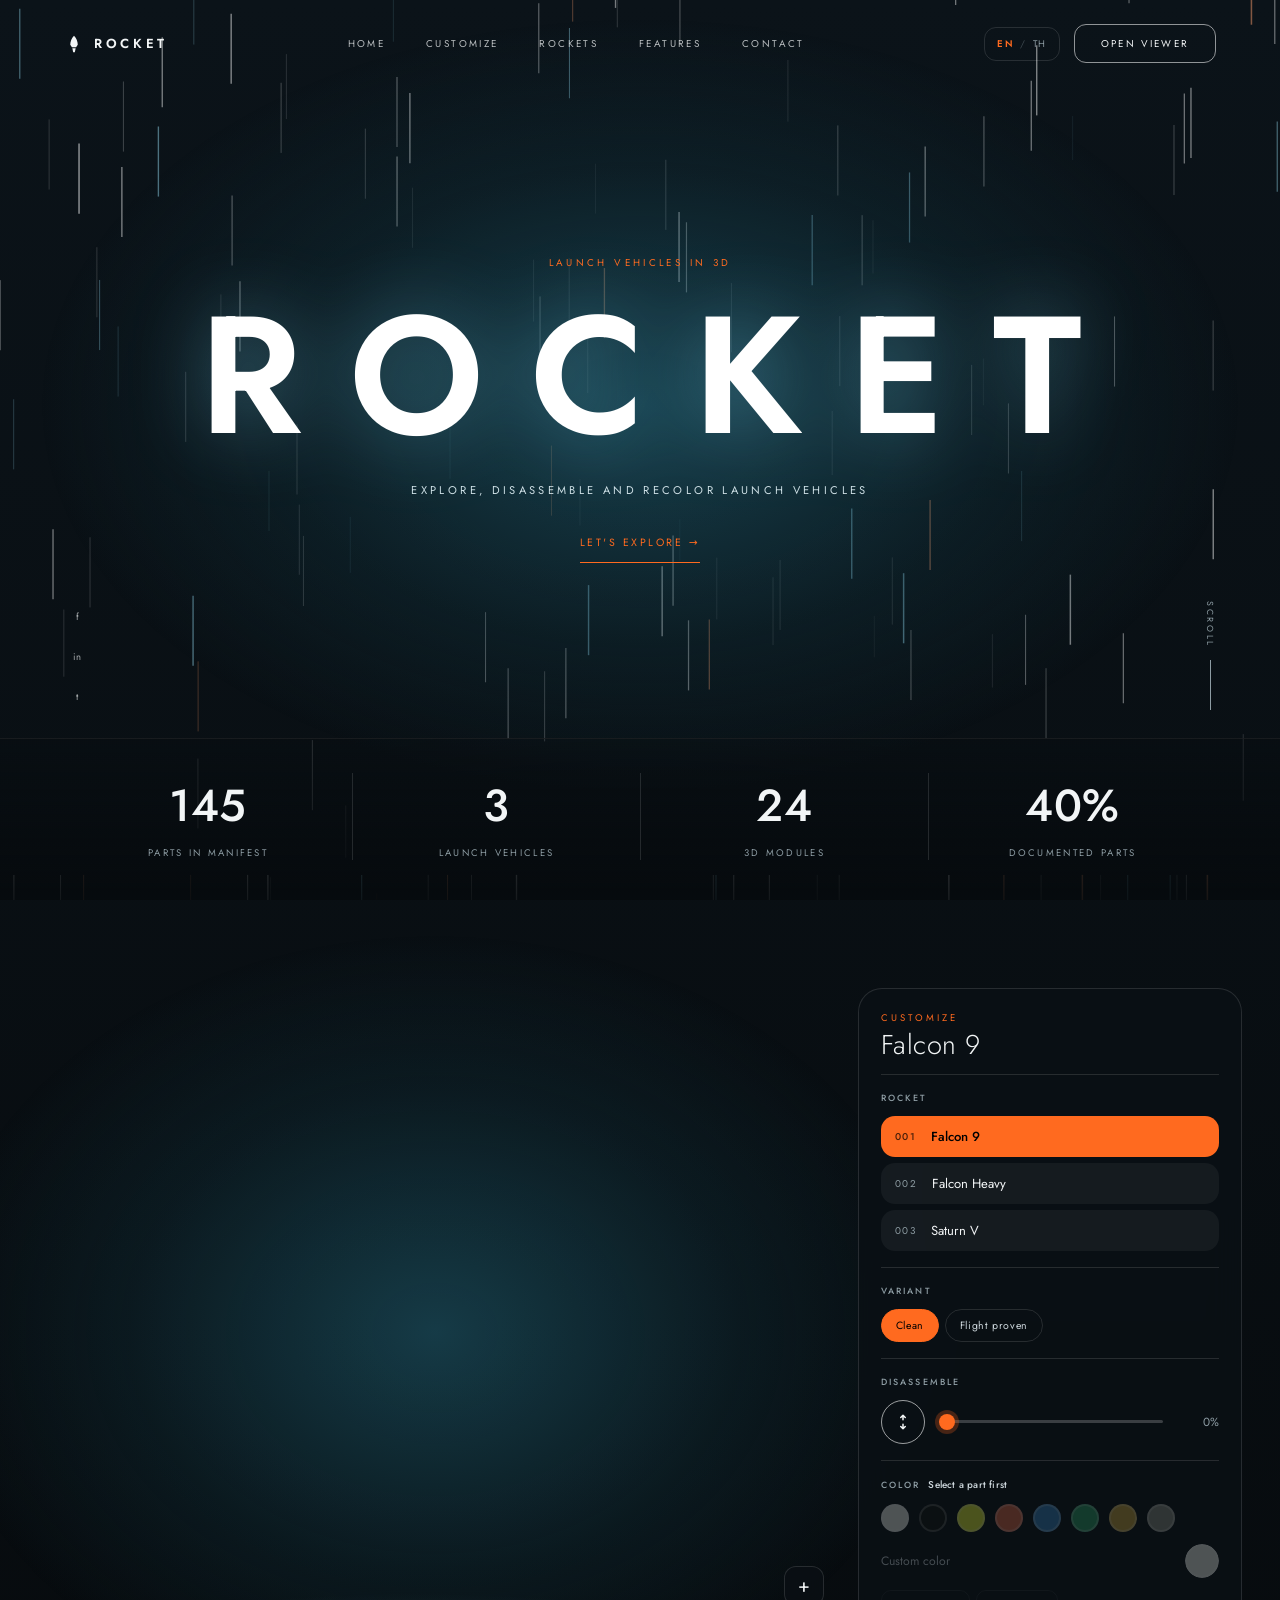
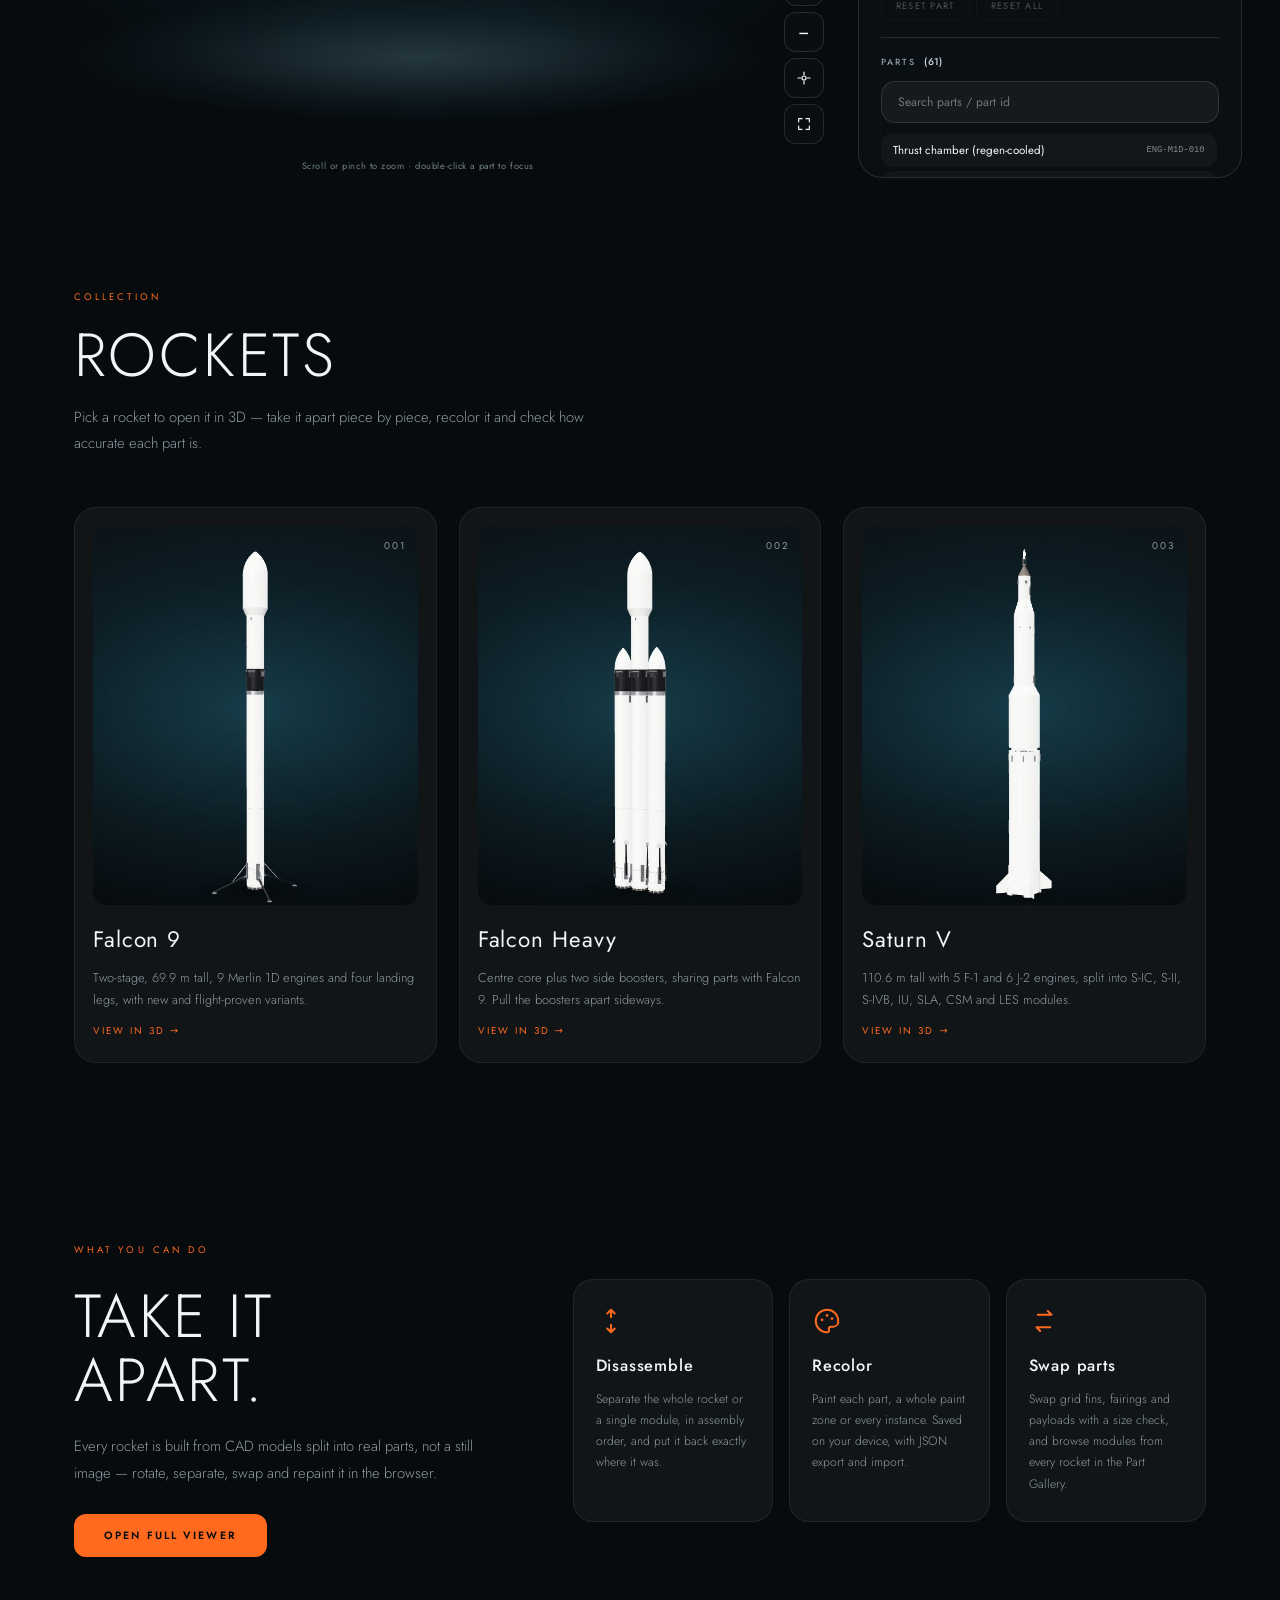
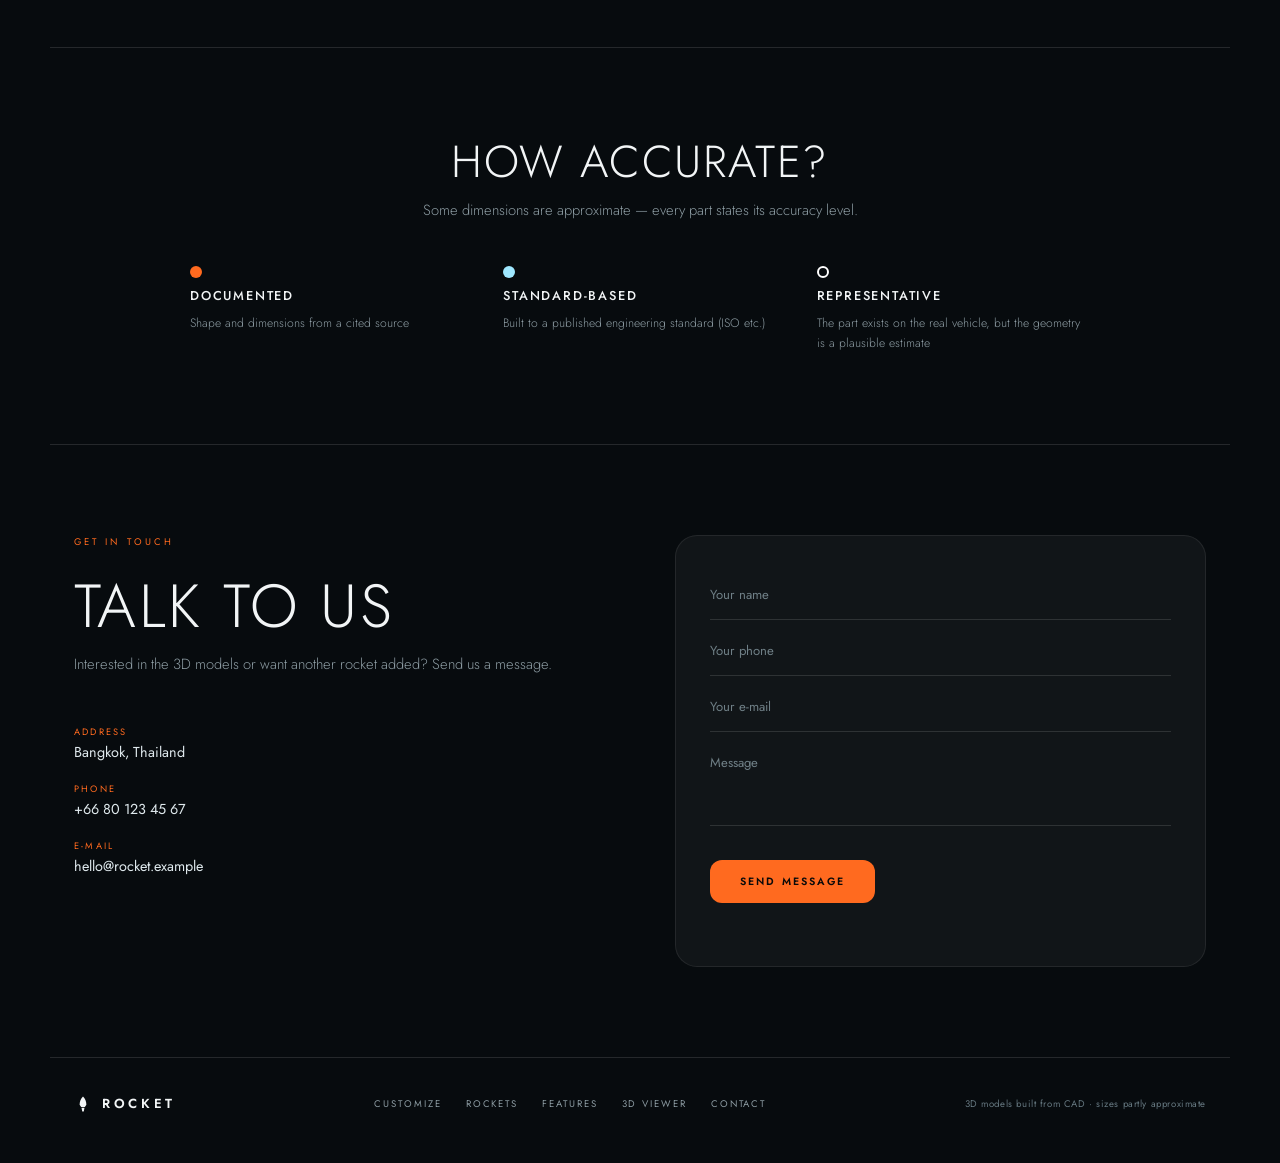
==== commit fd014d64: "Make 3D zoom easy: wheel/pinch zoom to cursor, zoom buttons, focus on part, double-tap - home: zoom " ====
--- a/index.html
+++ b/index.html
@@ -65,6 +65,13 @@
     <div class="floor" aria-hidden="true"></div>
     <canvas id="gl3d" tabindex="0" data-i18n-attr="aria-label:cu.canvas"></canvas>
     <div class="chip" id="chip" hidden></div>
+    <div class="zoom" role="group" data-i18n-attr="aria-label:cu.zoomHint">
+      <button id="z-in" type="button" data-i18n-attr="aria-label:cu.zoomIn,title:cu.zoomIn">+</button>
+      <button id="z-out" type="button" data-i18n-attr="aria-label:cu.zoomOut,title:cu.zoomOut">−</button>
+      <button id="z-focus" type="button" data-i18n-attr="aria-label:cu.focus,title:cu.focus"><svg viewBox="0 0 24 24" width="16" height="16" aria-hidden="true"><circle cx="12" cy="12" r="3" fill="none" stroke="currentColor" stroke-width="1.8"/><path d="M12 3v4M12 17v4M3 12h4M17 12h4" stroke="currentColor" stroke-width="1.8" stroke-linecap="round"/></svg></button>
+      <button id="z-fit" type="button" data-i18n-attr="aria-label:cu.fit,title:cu.fit"><svg viewBox="0 0 24 24" width="16" height="16" aria-hidden="true"><path d="M4 9V4h5M20 9V4h-5M4 15v5h5M20 15v5h-5" fill="none" stroke="currentColor" stroke-width="1.8" stroke-linecap="round" stroke-linejoin="round"/></svg></button>
+    </div>
+    <p class="zoom-hint" data-i18n="cu.zoomHint">Scroll or pinch to zoom · double-click a part to focus</p>
     <dl class="specs" data-i18n-attr="aria-label:spec.aria">
       <div><dt data-i18n="spec.model">Model</dt><dd id="sp-model">–</dd></div>
       <div><dt data-i18n="spec.height">Height</dt><dd id="sp-height">–</dd></div>
--- a/assets/style.css
+++ b/assets/style.css
@@ -4,8 +4,8 @@
   --font:'Jost','Noto Sans Thai',system-ui,sans-serif;
 }
 *{box-sizing:border-box;margin:0;padding:0}
-html{scroll-behavior:smooth}
-body{font-family:var(--font);background:linear-gradient(180deg,#0b1319,#070b0e 40%,#070b0e);color:var(--text);-webkit-font-smoothing:antialiased;overflow-x:hidden}
+html{scroll-behavior:smooth;overflow-x:hidden;overflow-x:clip;overscroll-behavior-x:none}
+body{font-family:var(--font);background:linear-gradient(180deg,#0b1319,#070b0e 40%,#070b0e);color:var(--text);-webkit-font-smoothing:antialiased;overflow-x:hidden;overflow-x:clip;overscroll-behavior-x:none;max-width:100%}
 a{color:inherit;text-decoration:none}
 button,input,textarea{font:inherit;color:inherit}
 button{cursor:pointer;border:0;background:none}
@@ -79,12 +79,16 @@
   background:radial-gradient(ellipse at 50% 50%,rgba(150,205,225,.2) 0%,rgba(80,150,175,.08) 45%,transparent 70%)}
 #gl3d{position:absolute;inset:0;width:100%;height:100%;display:block;touch-action:pan-y;outline:0;z-index:1;
   opacity:var(--enter,1);transform:translateY(calc((1 - var(--enter,1)) * 16vh)) scale(calc(.94 + var(--enter,1)*.06))}
-.chip{position:absolute;left:50%;bottom:8px;transform:translateX(-50%);display:flex;gap:10px;align-items:center;background:rgba(10,16,20,.8);backdrop-filter:blur(10px);border:1px solid var(--line);padding:9px 18px;border-radius:24px;font-size:.66rem;white-space:nowrap;z-index:5}
+.chip{position:absolute;left:50%;bottom:30px;transform:translateX(-50%);display:flex;gap:10px;align-items:center;background:rgba(10,16,20,.8);backdrop-filter:blur(10px);border:1px solid var(--line);padding:9px 18px;border-radius:24px;font-size:.66rem;white-space:nowrap;z-index:5}
 .chip code{opacity:.55;font-size:.58rem}
 .loading{position:absolute;inset:0;display:grid;place-content:center;justify-items:center;gap:12px;font-size:.68rem;color:var(--mut);letter-spacing:.1em;transition:opacity .5s;z-index:4}
 .loading.done{opacity:0;pointer-events:none}
 .loading i{width:28px;height:28px;border-radius:50%;border:2px solid #fff;border-right-color:transparent;animation:spin .9s linear infinite}
 @keyframes spin{to{transform:rotate(360deg)}}
+.zoom{position:absolute;z-index:6;right:12px;bottom:34px;display:grid;gap:6px}
+.zoom button{width:40px;height:40px;border-radius:12px;background:rgba(10,16,20,.8);backdrop-filter:blur(8px);border:1px solid var(--line);display:grid;place-items:center;font-size:1.2rem;line-height:1;transition:.2s}
+.zoom button:hover{background:var(--accent);border-color:var(--accent);color:#000}
+.zoom-hint{position:absolute;z-index:5;left:0;right:0;bottom:6px;text-align:center;font-size:.58rem;letter-spacing:.06em;color:#6f8088;pointer-events:none}
 .specs{position:absolute;z-index:6;left:clamp(16px,3vw,44px);top:6px;display:flex;gap:30px;opacity:var(--enter,1)}
 .specs>div{position:relative;padding-left:24px}
 .specs>div::before{content:"";position:absolute;left:0;top:3px;width:12px;height:12px;border-radius:50%;border:3px solid var(--accent)}
@@ -94,7 +98,8 @@
 /* options panel */
 .panel{position:relative;z-index:8;display:flex;flex-direction:column;gap:0;overflow:auto;padding:22px 22px 8px;border-radius:24px;
   background:rgba(10,17,21,.82);backdrop-filter:blur(18px);border:1px solid var(--line);opacity:var(--enter,1);transform:translateX(calc((1 - var(--enter,1)) * 40px))}
-.panel>*{flex:none}
+.panel>*{flex:none;min-width:0}
+.panel{min-width:0}
 .panel-head{padding-bottom:14px;border-bottom:1px solid var(--line)}
 .panel-head .kicker{margin-bottom:6px}
 .panel-head h2{font-size:1.7rem;font-weight:300;letter-spacing:.02em}
@@ -221,7 +226,7 @@
 .status{font-size:.7rem;color:var(--accent);min-height:1.2em;margin-top:10px}
 
 .foot{display:flex;flex-wrap:wrap;gap:20px 40px;align-items:center;justify-content:space-between;max-width:1180px;margin:0 auto;padding:36px 24px 50px;border-top:1px solid var(--line)}
-.foot nav{display:flex;gap:28px;font-size:.6rem;letter-spacing:.2em;text-transform:uppercase;color:var(--mut)}
+.foot nav{display:flex;flex-wrap:wrap;gap:10px 24px;font-size:.6rem;letter-spacing:.2em;text-transform:uppercase;color:var(--mut)}
 .foot nav a:hover{color:#fff}
 .foot small{font-size:.6rem;color:#667880;letter-spacing:.06em}
 
@@ -237,7 +242,7 @@
   .menu{display:grid}
   .nav .btn-outline{display:none}
   /* phones: the 3D view sits above the options panel */
-  .hero{position:relative;height:auto;min-height:0;grid-template-columns:1fr;padding:84px 16px 24px;gap:16px}
+  .hero{position:relative;height:auto;min-height:0;grid-template-columns:minmax(0,1fr);padding:84px 16px 24px;gap:16px}
   .hero-stage{height:62svh;min-height:380px}
   .panel{overflow:visible;transform:none;opacity:1}
   .specs{gap:18px;top:2px}.specs dd{font-size:.8rem}
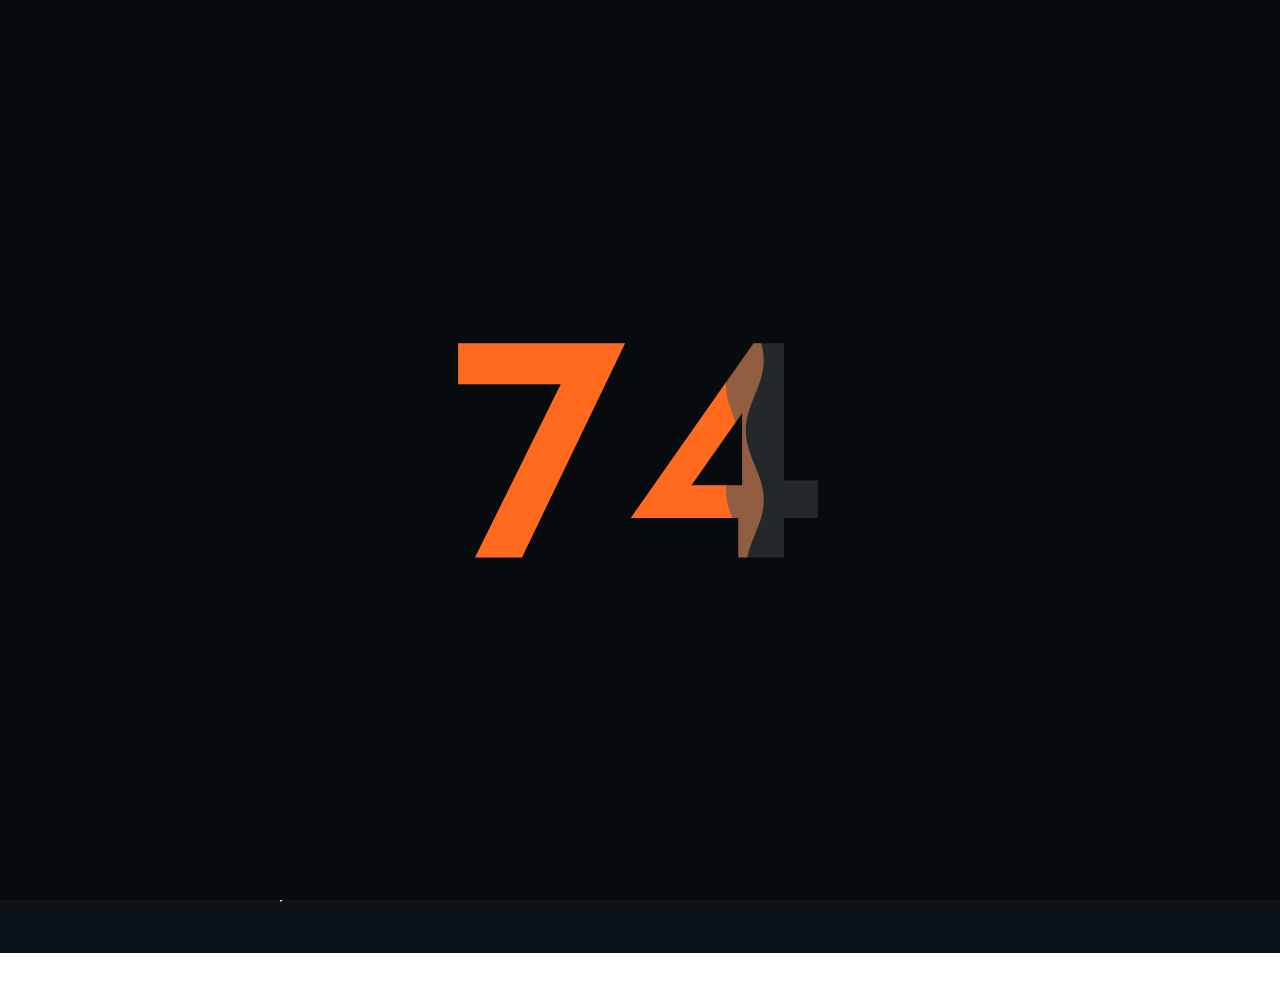
==== commit da2e7ab7: "Add loading screen: water-fill percentage, zoom through the middle 0 - big 0-100% counter fills like" ====
--- a/index.html
+++ b/index.html
@@ -8,6 +8,7 @@
 <link rel="preconnect" href="https://fonts.googleapis.com">
 <link rel="preconnect" href="https://fonts.gstatic.com" crossorigin>
 <link href="https://fonts.googleapis.com/css2?family=Jost:wght@300;400;500;600&family=Noto+Sans+Thai:wght@300;400;500&display=swap" rel="stylesheet">
+<script>try{var c=/customize/.test(location.pathname);if(c)window.__loaderManual=true;if(c||!sessionStorage.getItem('rocket:seen'))document.documentElement.classList.add('loading');setTimeout(function(){document.documentElement.classList.remove('loading')},20000)}catch(e){}</script>
 <link rel="stylesheet" href="assets/style.css">
 <script type="importmap">
 { "imports": {
@@ -17,17 +18,17 @@
 </script>
 </head>
 <body>
+<div id="loader" role="status" aria-label="Loading"><canvas></canvas></div>
 <i class="progress" id="progress" aria-hidden="true"></i>
 <canvas id="stars" aria-hidden="true"></canvas>
-
 <header class="nav" id="nav">
-  <a class="logo" href="#top" data-i18n-attr="aria-label:nav.home.aria"><svg viewBox="0 0 24 24" width="20" height="20" aria-hidden="true"><path d="M12 2c3 3 4.5 7 4.5 11l-2 3h-5l-2-3C7.5 9 9 5 12 2Zm-2 15h4l-1 5h-2l-1-5Z" fill="currentColor"/></svg><span>ROCKET</span></a>
+  <a class="logo" href="index.html" data-i18n-attr="aria-label:nav.home.aria"><svg viewBox="0 0 24 24" width="20" height="20" aria-hidden="true"><path d="M12 2c3 3 4.5 7 4.5 11l-2 3h-5l-2-3C7.5 9 9 5 12 2Zm-2 15h4l-1 5h-2l-1-5Z" fill="currentColor"/></svg><span>ROCKET</span></a>
   <nav class="links" id="nav-links" data-i18n-attr="aria-label:nav.main">
-    <a href="#top" data-i18n="nav.home">Home</a>
-    <a href="#lab" data-i18n="nav.customize">Customize</a>
-    <a href="#rockets" data-i18n="nav.rockets">Rockets</a>
-    <a href="#features" data-i18n="nav.features">Features</a>
-    <a href="#contact" data-i18n="nav.contact">Contact</a>
+    <a href="index.html" aria-current="page" data-i18n="nav.home">Home</a>
+    <a href="customize.html" data-i18n="nav.customize">Customize</a>
+    <a href="rockets.html" data-i18n="nav.rockets">Rockets</a>
+    <a href="features.html" data-i18n="nav.features">Features</a>
+    <a href="contact.html" data-i18n="nav.contact">Contact</a>
   </nav>
   <div class="nav-right">
     <button class="lang" data-lang-btn type="button" aria-label="Language"><span data-l="en" class="on">EN</span><i>/</i><span data-l="th">TH</span></button>
@@ -36,20 +37,21 @@
   </div>
 </header>
 
+
 <!-- ============ INTRO ============ -->
 <section class="intro" id="top">
   <div class="intro-body">
     <p class="eyebrow" data-i18n="intro.eyebrow">Launch vehicles in 3D</p>
     <h1 class="word" id="word" aria-label="ROCKET"><span class="l" style="--i:0"><b>R</b></span><span class="l" style="--i:1"><b>O</b></span><span class="l" style="--i:2"><b>C</b></span><span class="l" style="--i:3"><b>K</b></span><span class="l" style="--i:4"><b>E</b></span><span class="l" style="--i:5"><b>T</b></span></h1>
     <p class="sub" data-i18n="intro.sub">Explore, disassemble and recolor launch vehicles</p>
-    <a class="go" href="#lab"><span data-i18n="intro.go">Let's explore</span> <span aria-hidden="true">→</span></a>
+    <a class="go" href="customize.html"><span data-i18n="intro.go">Let's explore</span> <span aria-hidden="true">→</span></a>
   </div>
   <ul class="social intro-social" aria-label="Social">
     <li><a href="#" aria-label="Facebook">f</a></li>
     <li><a href="#" aria-label="Instagram">in</a></li>
     <li><a href="#" aria-label="Twitter">t</a></li>
   </ul>
-  <a class="scroll-cue" href="#lab"><span data-i18n="intro.scroll">Scroll</span><i></i></a>
+  <a class="scroll-cue" href="customize.html"><span data-i18n="intro.scroll">Scroll</span><i></i></a>
   <div class="stats" data-i18n-attr="aria-label:stat.aria">
     <div><b id="st-parts">0</b><span data-i18n="stat.parts">Parts in manifest</span></div>
     <div><b data-count="3">0</b><span data-i18n="stat.rockets">Launch vehicles</span></div>
@@ -58,188 +60,15 @@
   </div>
 </section>
 
-<!-- ============ CUSTOMIZE (3D left, options right) ============ -->
-<div class="lab-wrap" id="lab">
-<section class="hero" data-i18n-attr="aria-label:cu.aria">
-  <div class="hero-stage" id="hero-stage">
-    <div class="floor" aria-hidden="true"></div>
-    <canvas id="gl3d" tabindex="0" data-i18n-attr="aria-label:cu.canvas"></canvas>
-    <div class="chip" id="chip" hidden></div>
-    <div class="zoom" role="group" data-i18n-attr="aria-label:cu.zoomHint">
-      <button id="z-in" type="button" data-i18n-attr="aria-label:cu.zoomIn,title:cu.zoomIn">+</button>
-      <button id="z-out" type="button" data-i18n-attr="aria-label:cu.zoomOut,title:cu.zoomOut">−</button>
-      <button id="z-focus" type="button" data-i18n-attr="aria-label:cu.focus,title:cu.focus"><svg viewBox="0 0 24 24" width="16" height="16" aria-hidden="true"><circle cx="12" cy="12" r="3" fill="none" stroke="currentColor" stroke-width="1.8"/><path d="M12 3v4M12 17v4M3 12h4M17 12h4" stroke="currentColor" stroke-width="1.8" stroke-linecap="round"/></svg></button>
-      <button id="z-fit" type="button" data-i18n-attr="aria-label:cu.fit,title:cu.fit"><svg viewBox="0 0 24 24" width="16" height="16" aria-hidden="true"><path d="M4 9V4h5M20 9V4h-5M4 15v5h5M20 15v5h-5" fill="none" stroke="currentColor" stroke-width="1.8" stroke-linecap="round" stroke-linejoin="round"/></svg></button>
-    </div>
-    <p class="zoom-hint" data-i18n="cu.zoomHint">Scroll or pinch to zoom · double-click a part to focus</p>
-    <dl class="specs" data-i18n-attr="aria-label:spec.aria">
-      <div><dt data-i18n="spec.model">Model</dt><dd id="sp-model">–</dd></div>
-      <div><dt data-i18n="spec.height">Height</dt><dd id="sp-height">–</dd></div>
-      <div><dt data-i18n="spec.parts">Parts</dt><dd id="sp-parts">–</dd></div>
-    </dl>
-    <div class="loading" id="loading3d" role="status"><i></i><span data-i18n="cu.loading">Loading 3D model…</span></div>
-  </div>
-
-  <aside class="panel" id="panel">
-    <header class="panel-head"><p class="kicker" data-i18n="cu.kicker">Customize</p><h2 id="panel-title">Falcon 9</h2></header>
-
-    <section>
-      <h3 data-i18n="cu.rocket">Rocket</h3>
-      <ol class="veh" id="veh" role="radiogroup" data-i18n-attr="aria-label:cu.rocket.aria"></ol>
-    </section>
-
-    <section id="variant-sec">
-      <h3 data-i18n="cu.variant">Variant</h3>
-      <div class="vchips" id="variants" role="radiogroup" data-i18n-attr="aria-label:cu.variant"></div>
-    </section>
-
-    <section>
-      <h3 data-i18n="cu.explode">Disassemble</h3>
-      <div class="explode">
-        <button class="play" id="explode-btn" data-i18n-attr="aria-label:cu.explode.btn" aria-pressed="false">
-          <svg viewBox="0 0 24 24" width="18" height="18" aria-hidden="true"><path d="M12 3v6M12 15v6M9 6l3-3 3 3M9 18l3 3 3-3" fill="none" stroke="currentColor" stroke-width="2" stroke-linecap="round" stroke-linejoin="round"/></svg>
-        </button>
-        <input id="explode" type="range" min="0" max="1" step="0.001" value="0" data-i18n-attr="aria-label:cu.explode.slider">
-        <output id="explode-out">0%</output>
-      </div>
-    </section>
-
-    <section class="paint off" id="paint">
-      <h3><span data-i18n="cu.color">Color</span> <small id="paint-hint" data-i18n="cu.paint.none">Select a part first</small></h3>
-      <div class="swatches" id="swatches" data-i18n-attr="aria-label:cu.swatches"></div>
-      <label class="picker"><span data-i18n="cu.custom">Custom color</span> <input type="color" id="color" value="#f2f2ef" data-i18n-attr="aria-label:cu.custom"></label>
-      <div class="row">
-        <button class="mini" id="reset-part" data-i18n="cu.resetPart">Reset part</button>
-        <button class="mini" id="reset-all" data-i18n="cu.resetAll">Reset all</button>
-      </div>
-    </section>
-
-    <section class="parts-sec">
-      <h3><span data-i18n="cu.parts">Parts</span> <small id="parts-count"></small></h3>
-      <input id="parts-search" type="search" data-i18n-attr="placeholder:cu.search,aria-label:cu.search">
-      <ul class="plist" id="parts-list"></ul>
-    </section>
-
-    <section class="info" id="info-sec">
-      <h3 data-i18n="cu.selected">Selected part</h3>
-      <p class="msg" id="info-empty" data-i18n="cu.selectHint">Click a part on the model or pick one from the list.</p>
-      <div id="info" hidden>
-        <p class="name-th" id="d-th"></p><p class="name-en" id="d-en"></p>
-        <dl class="kv">
-          <dt data-i18n="kv.id">part id</dt><dd id="d-id"></dd>
-          <dt data-i18n="kv.acc">accuracy</dt><dd id="d-acc"></dd>
-          <dt data-i18n="kv.mat">material</dt><dd id="d-mat"></dd>
-          <dt data-i18n="kv.zone">paint zone</dt><dd id="d-zone"></dd>
-        </dl>
-        <div class="row"><button class="mini" id="isolate" data-i18n="cu.isolate">Isolate</button><button class="mini" id="showall" data-i18n="cu.showAll">Show all</button></div>
-      </div>
-    </section>
-  </aside>
-</section>
-</div>
-
-<!-- ============ ROCKETS ============ -->
-<section class="rockets reveal" id="rockets">
-  <header class="sec-head">
-    <p class="kicker" data-i18n="rk.kicker">Collection</p>
-    <h2 data-i18n="rk.h">ROCKETS</h2>
-    <p class="lead" data-i18n="rk.lead">Pick a rocket to open it in 3D — take it apart piece by piece, recolor it and check how accurate each part is.</p>
-  </header>
-  <div class="cards stag">
-    <article class="rk" data-key="f9">
-      <button class="rk-img" data-key="f9" data-i18n-attr="aria-label:rk.viewAria" data-name="Falcon 9"><img src="assets/img/f9.jpg" alt="Falcon 9" width="480" height="560" loading="lazy"></button>
-      <span class="n">001</span>
-      <h3>Falcon 9</h3>
-      <p data-i18n="rk.f9">Two-stage, 69.9 m tall, 9 Merlin 1D engines and four landing legs, with new and flight-proven variants.</p>
-      <button class="link" data-key="f9" data-i18n="rk.view">View in 3D →</button>
-    </article>
-    <article class="rk" data-key="fh">
-      <button class="rk-img" data-key="fh" data-i18n-attr="aria-label:rk.viewAria" data-name="Falcon Heavy"><img src="assets/img/fh.jpg" alt="Falcon Heavy" width="480" height="560" loading="lazy"></button>
-      <span class="n">002</span>
-      <h3>Falcon Heavy</h3>
-      <p data-i18n="rk.fh">Centre core plus two side boosters, sharing parts with Falcon 9. Pull the boosters apart sideways.</p>
-      <button class="link" data-key="fh" data-i18n="rk.view">View in 3D →</button>
-    </article>
-    <article class="rk" data-key="sv">
-      <button class="rk-img" data-key="sv" data-i18n-attr="aria-label:rk.viewAria" data-name="Saturn V"><img src="assets/img/sv.jpg" alt="Saturn V" width="480" height="560" loading="lazy"></button>
-      <span class="n">003</span>
-      <h3>Saturn V</h3>
-      <p data-i18n="rk.sv">110.6 m tall with 5 F-1 and 6 J-2 engines, split into S-IC, S-II, S-IVB, IU, SLA, CSM and LES modules.</p>
-      <button class="link" data-key="sv" data-i18n="rk.view">View in 3D →</button>
-    </article>
-  </div>
-</section>
-
-<!-- ============ FEATURES ============ -->
-<section class="features reveal" id="features">
-  <div class="feat-intro">
-    <p class="kicker" data-i18n="ft.kicker">What you can do</p>
-    <h2 data-i18n-html="ft.h">TAKE IT<br>APART.</h2>
-    <p class="lead" data-i18n="ft.lead">Every rocket is built from CAD models split into real parts, not a still image — rotate, separate, swap and repaint it in the browser.</p>
-    <a class="btn-solid" href="rocket3d/viewer.html" data-i18n="ft.btn">Open full viewer</a>
-  </div>
-  <div class="feat-grid stag">
-    <article>
-      <svg viewBox="0 0 24 24" aria-hidden="true"><path d="M12 3v6M12 15v6M9 6l3-3 3 3M9 18l3 3 3-3" fill="none" stroke="currentColor" stroke-width="1.6" stroke-linecap="round" stroke-linejoin="round"/></svg>
-      <h3 data-i18n="ft.1h">Disassemble</h3>
-      <p data-i18n="ft.1p">Separate the whole rocket or a single module, in assembly order, and put it back exactly where it was.</p>
-    </article>
-    <article>
-      <svg viewBox="0 0 24 24" aria-hidden="true"><path d="M12 3a9 9 0 1 0 0 18c1.4 0 2-1 1.6-2-.5-1.2.2-2.5 1.6-2.5H17a4 4 0 0 0 4-4C21 6.6 17 3 12 3Z" fill="none" stroke="currentColor" stroke-width="1.6"/><circle cx="8" cy="11" r="1.1" fill="currentColor"/><circle cx="12" cy="7.5" r="1.1" fill="currentColor"/><circle cx="16" cy="10" r="1.1" fill="currentColor"/></svg>
-      <h3 data-i18n="ft.2h">Recolor</h3>
-      <p data-i18n="ft.2p">Paint each part, a whole paint zone or every instance. Saved on your device, with JSON export and import.</p>
-    </article>
-    <article>
-      <svg viewBox="0 0 24 24" aria-hidden="true"><path d="M7 7h11l-3-3M17 17H6l3 3" fill="none" stroke="currentColor" stroke-width="1.6" stroke-linecap="round" stroke-linejoin="round"/></svg>
-      <h3 data-i18n="ft.3h">Swap parts</h3>
-      <p data-i18n="ft.3p">Swap grid fins, fairings and payloads with a size check, and browse modules from every rocket in the Part Gallery.</p>
-    </article>
-  </div>
-</section>
-
-<!-- ============ ACCURACY ============ -->
-<section class="accuracy reveal" aria-labelledby="acc-h">
-  <h2 id="acc-h" data-i18n="ac.h">HOW ACCURATE?</h2>
-  <p class="lead" data-i18n="ac.lead">Some dimensions are approximate — every part states its accuracy level.</p>
-  <div class="acc-grid stag">
-    <div><span class="dot doc"></span><h3 data-i18n="accn.documented">documented</h3><p data-i18n="acc.documented">Shape and dimensions from a cited source</p></div>
-    <div><span class="dot std"></span><h3 data-i18n="accn.standard-based">standard-based</h3><p data-i18n="acc.standard-based">Built to a published engineering standard (ISO etc.)</p></div>
-    <div><span class="dot rep"></span><h3 data-i18n="accn.representative">representative</h3><p data-i18n="acc.representative">The part exists on the real vehicle, but the geometry is a plausible estimate</p></div>
-  </div>
-</section>
-
-<!-- ============ CONTACT ============ -->
-<section class="contact reveal" id="contact">
-  <div class="contact-grid">
-    <div class="info">
-      <p class="kicker" data-i18n="ct.kicker">Get in touch</p>
-      <h2 data-i18n="ct.h">TALK TO US</h2>
-      <p class="lead" data-i18n="ct.lead">Interested in the 3D models or want another rocket added? Send us a message.</p>
-      <dl>
-        <dt data-i18n="ct.addr">Address</dt><dd>Bangkok, Thailand</dd>
-        <dt data-i18n="ct.phone">Phone</dt><dd>+66 80 123 45 67</dd>
-        <dt data-i18n="ct.mail">E-mail</dt><dd>hello@rocket.example</dd>
-      </dl>
-    </div>
-    <form class="form" id="form" novalidate>
-      <label><input name="name" required data-i18n-attr="placeholder:ct.name,aria-label:ct.name"></label>
-      <label><input name="phone" type="tel" data-i18n-attr="placeholder:ct.tel,aria-label:ct.tel"></label>
-      <label><input name="email" type="email" required data-i18n-attr="placeholder:ct.email,aria-label:ct.email"></label>
-      <label><textarea name="message" rows="3" data-i18n-attr="placeholder:ct.msg,aria-label:ct.msg"></textarea></label>
-      <button type="submit" class="btn-solid" data-i18n="ct.send">Send message</button>
-      <p class="status" role="status" aria-live="polite"></p>
-    </form>
-  </div>
-</section>
 
 <footer class="foot">
-  <a class="logo" href="#top" data-i18n-attr="aria-label:nav.home.aria"><svg viewBox="0 0 24 24" width="18" height="18" aria-hidden="true"><path d="M12 2c3 3 4.5 7 4.5 11l-2 3h-5l-2-3C7.5 9 9 5 12 2Zm-2 15h4l-1 5h-2l-1-5Z" fill="currentColor"/></svg><span>ROCKET</span></a>
-  <nav data-i18n-attr="aria-label:ft.nav"><a href="#lab" data-i18n="nav.customize">Customize</a><a href="#rockets" data-i18n="nav.rockets">Rockets</a><a href="#features" data-i18n="nav.features">Features</a><a href="rocket3d/viewer.html" data-i18n="ft.viewer">3D Viewer</a><a href="#contact" data-i18n="nav.contact">Contact</a></nav>
+  <a class="logo" href="index.html" data-i18n-attr="aria-label:nav.home.aria"><svg viewBox="0 0 24 24" width="18" height="18" aria-hidden="true"><path d="M12 2c3 3 4.5 7 4.5 11l-2 3h-5l-2-3C7.5 9 9 5 12 2Zm-2 15h4l-1 5h-2l-1-5Z" fill="currentColor"/></svg><span>ROCKET</span></a>
+  <nav data-i18n-attr="aria-label:ft.nav"><a href="customize.html" data-i18n="nav.customize">Customize</a><a href="rockets.html" data-i18n="nav.rockets">Rockets</a><a href="features.html" data-i18n="nav.features">Features</a><a href="rocket3d/viewer.html" data-i18n="ft.viewer">3D Viewer</a><a href="contact.html" data-i18n="nav.contact">Contact</a></nav>
   <small data-i18n="ft.note">3D models built from CAD · sizes partly approximate</small>
 </footer>
 
+<script type="module" src="assets/loader.js"></script>
 <script type="module" src="assets/main.js"></script>
 <script type="module" src="assets/motion.js"></script>
-<script type="module" src="assets/hero3d.js"></script>
 </body>
 </html>
--- a/assets/style.css
+++ b/assets/style.css
@@ -4,11 +4,11 @@
   --font:'Jost','Noto Sans Thai',system-ui,sans-serif;
 }
 *{box-sizing:border-box;margin:0;padding:0}
-html{scroll-behavior:smooth;overflow-x:hidden;overflow-x:clip;overscroll-behavior-x:none}
+html{touch-action:manipulation;-webkit-tap-highlight-color:transparent;scroll-behavior:smooth;overflow-x:hidden;overflow-x:clip;overscroll-behavior-x:none}
 body{font-family:var(--font);background:linear-gradient(180deg,#0b1319,#070b0e 40%,#070b0e);color:var(--text);-webkit-font-smoothing:antialiased;overflow-x:hidden;overflow-x:clip;overscroll-behavior-x:none;max-width:100%}
 a{color:inherit;text-decoration:none}
 button,input,textarea{font:inherit;color:inherit}
-button{cursor:pointer;border:0;background:none}
+button{cursor:pointer;border:0;background:none;touch-action:manipulation;-webkit-user-select:none;user-select:none}
 ul,ol{list-style:none}
 [hidden]{display:none!important}
 :focus-visible{outline:2px solid var(--accent);outline-offset:3px}
@@ -62,7 +62,7 @@
 .logo{display:inline-flex;align-items:center;gap:10px;font-weight:600;letter-spacing:.28em;font-size:.82rem}
 .links{display:flex;gap:clamp(18px,3.2vw,54px);font-size:.62rem;letter-spacing:.24em;text-transform:uppercase}
 .links a{opacity:.75;transition:.2s;padding:6px 0;border-bottom:1px solid transparent}
-.links a:hover{opacity:1;border-color:var(--accent)}
+.links a:hover,.links a[aria-current=page]{opacity:1;border-color:var(--accent)}
 .menu{display:none;width:40px;height:40px;border:1px solid var(--line);border-radius:10px;place-content:center;gap:5px}
 .menu i{display:block;width:18px;height:1.5px;background:#fff}
 .social{display:flex;gap:14px}
@@ -165,6 +165,10 @@
 .stag.in>.rk:hover,.stag.in>article:hover{transition-delay:0s}
 .acc{display:inline-block;padding:2px 10px;border-radius:12px;font-size:.6rem;background:rgba(255,255,255,.12)}
 
+/* ---------- inner pages ---------- */
+.page{padding-top:84px;min-height:70vh}
+.page>section:first-child{padding-top:60px}
+
 /* ---------- STATS ---------- */
 .stats{display:grid;grid-template-columns:repeat(4,1fr);width:100%;padding:34px clamp(20px,5vw,72px) 40px;background:linear-gradient(180deg,rgba(6,10,13,.2),rgba(6,10,13,.85));border-top:1px solid rgba(255,255,255,.07)}
 .stats div{display:grid;gap:8px;text-align:center;padding:0 12px;border-left:1px solid var(--line)}
@@ -259,3 +263,11 @@
   .nav-right{gap:8px}
 }
 @media (prefers-reduced-motion:reduce){*{animation:none!important;transition:none!important;scroll-behavior:auto!important}.reveal,.stag>*{opacity:1;transform:none}.word .l b{opacity:1;transform:none;filter:none}.hero{height:auto;padding-bottom:24px}.hero-stage{height:70vh}#gl3d,.specs,.panel{opacity:1;transform:none}#stars{display:none}}
+
+/* ---------- loading screen ---------- */
+#loader{display:none}
+html.loading #loader{display:block;position:fixed;inset:0;z-index:2000;background:#070b0e;will-change:transform}
+html.loading{overflow:hidden}
+#loader canvas{position:absolute;inset:0;width:100%;height:100%;display:block}
+/* hold the wordmark until the loader reveals the page */
+html.loading:not(.ld-reveal) .word .l b{animation-play-state:paused}
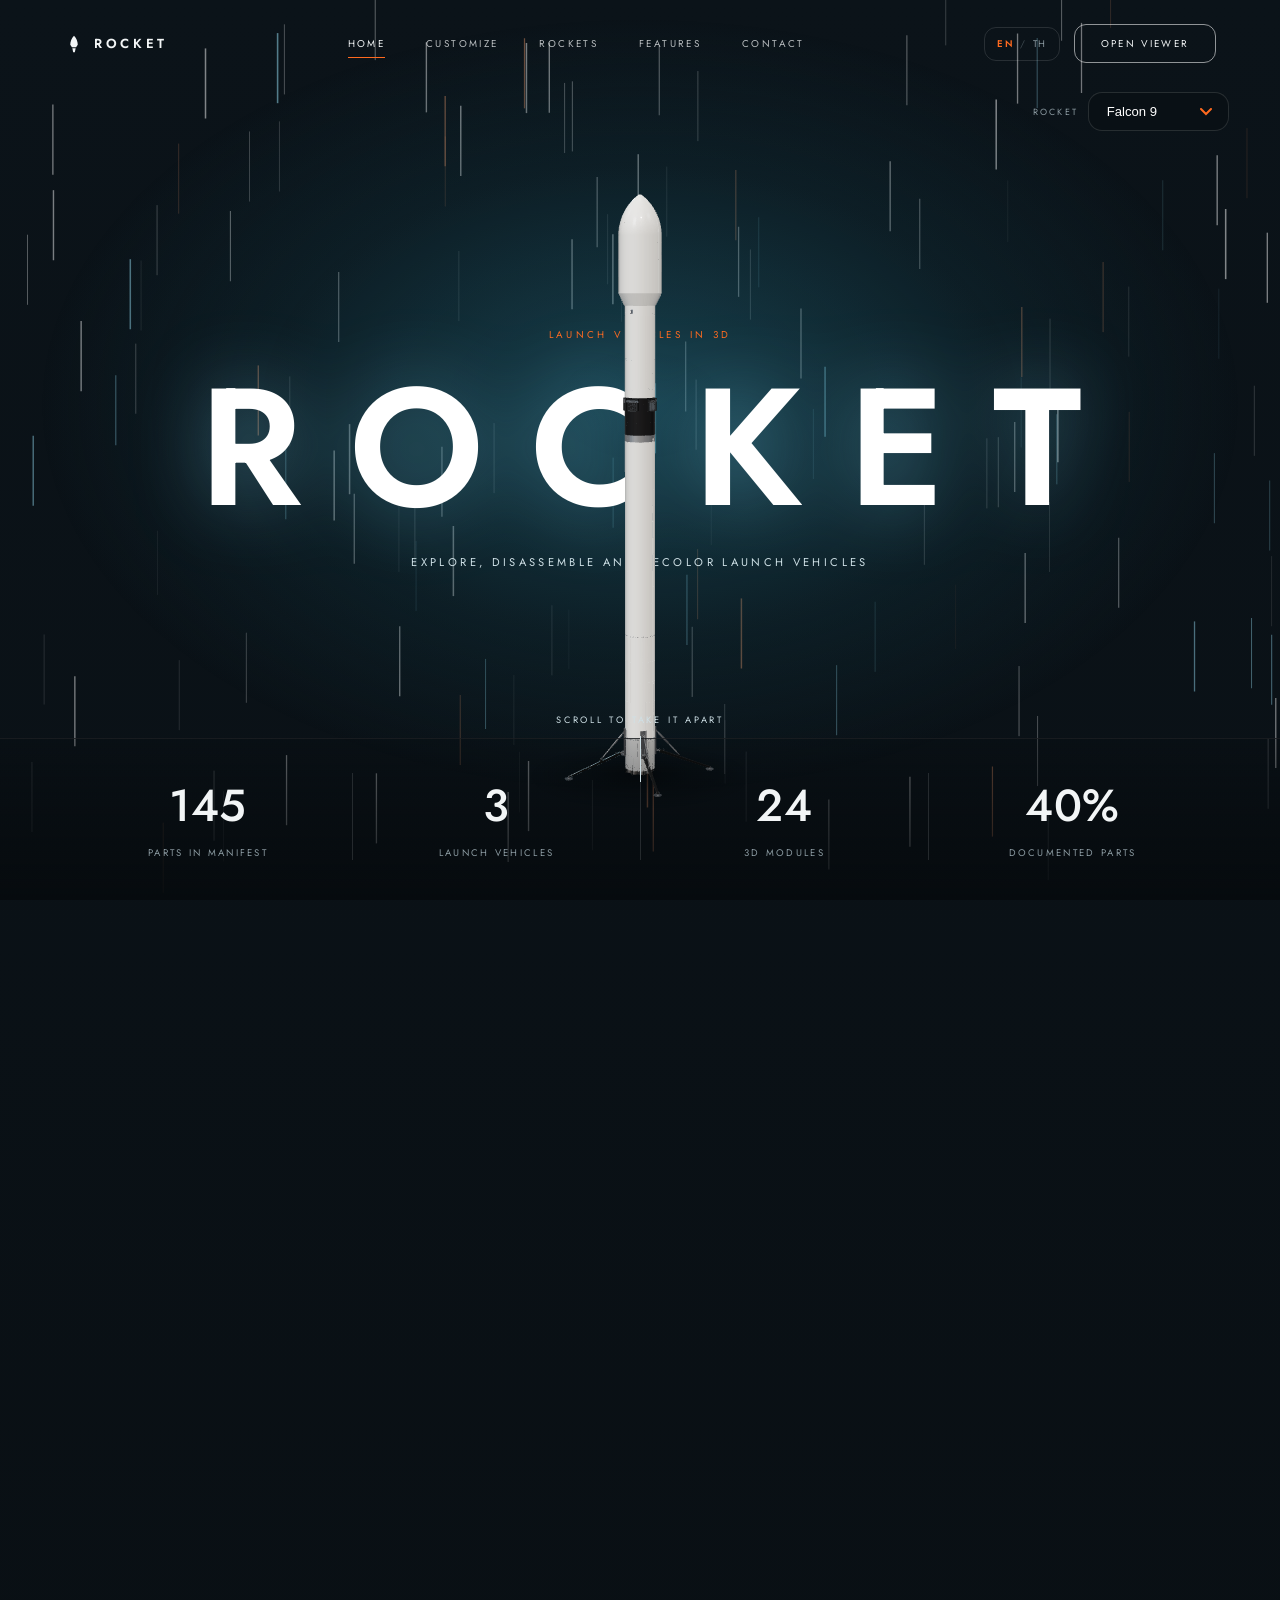
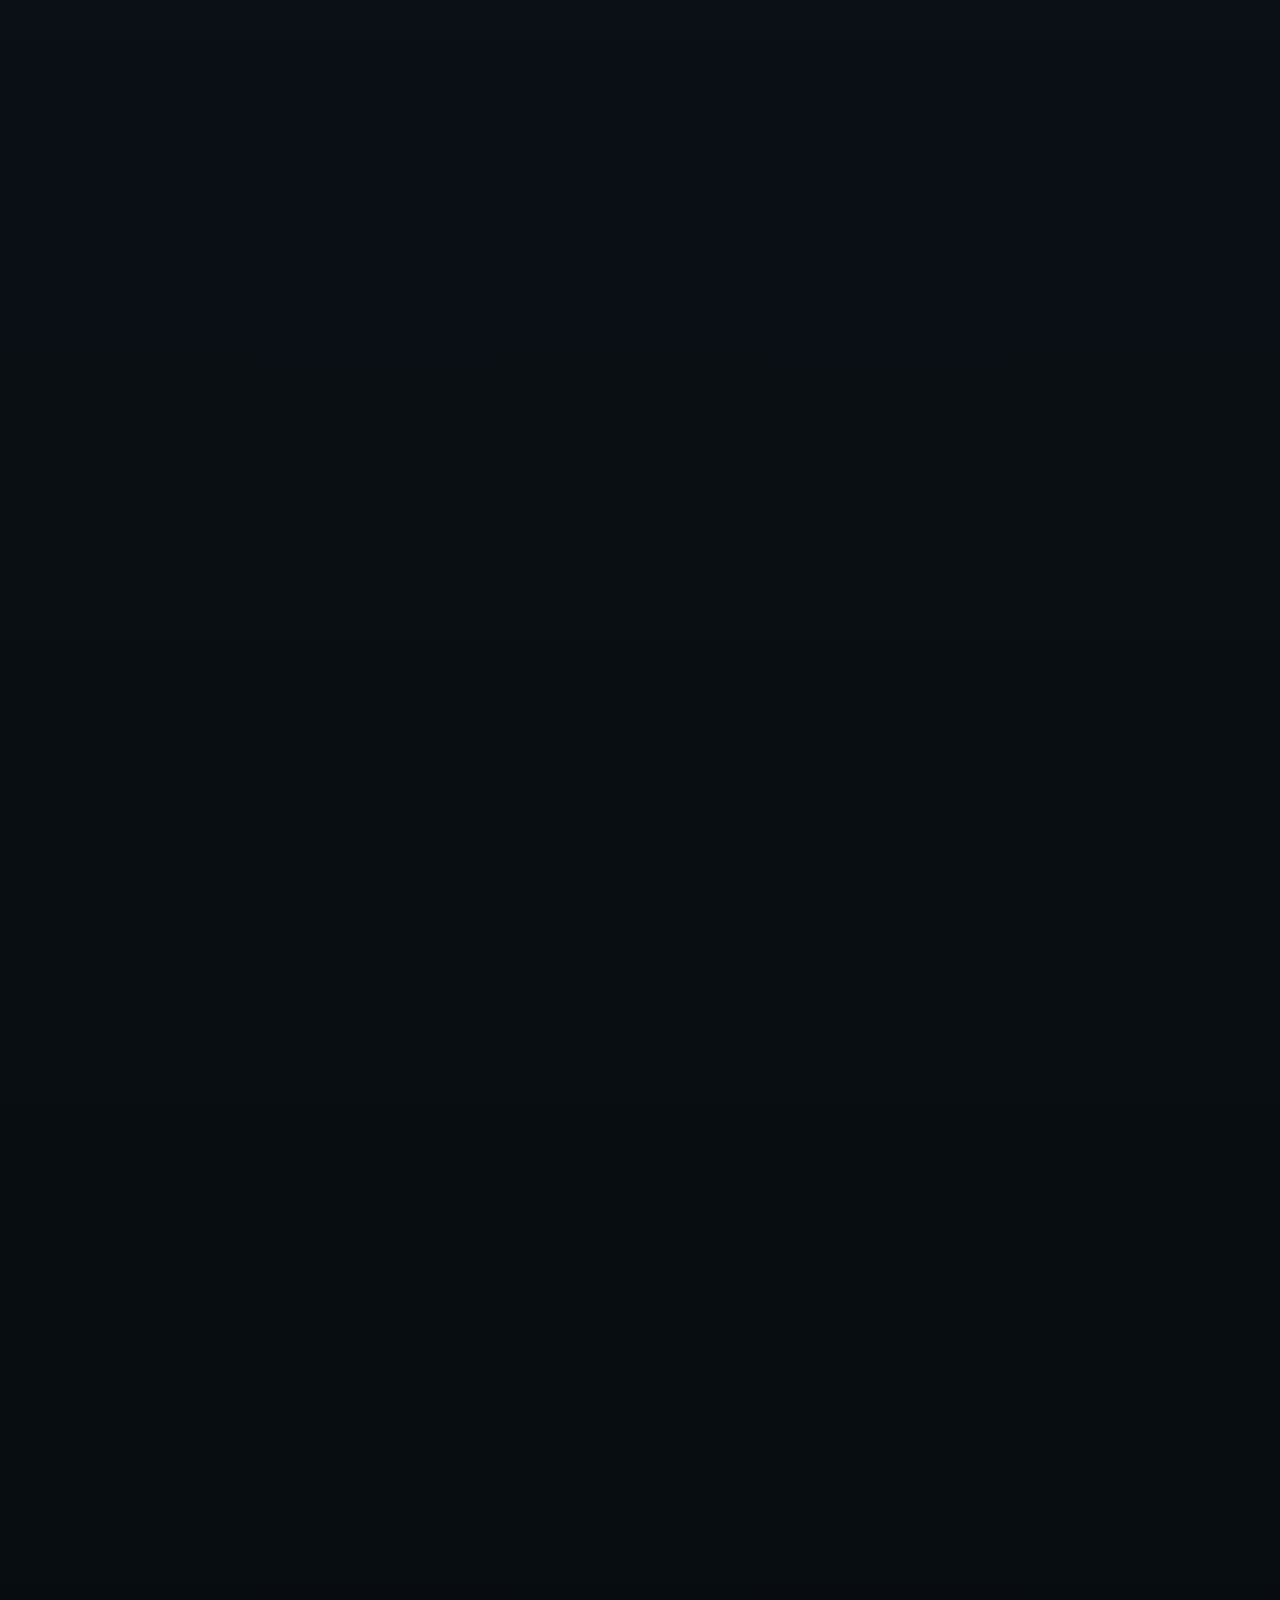
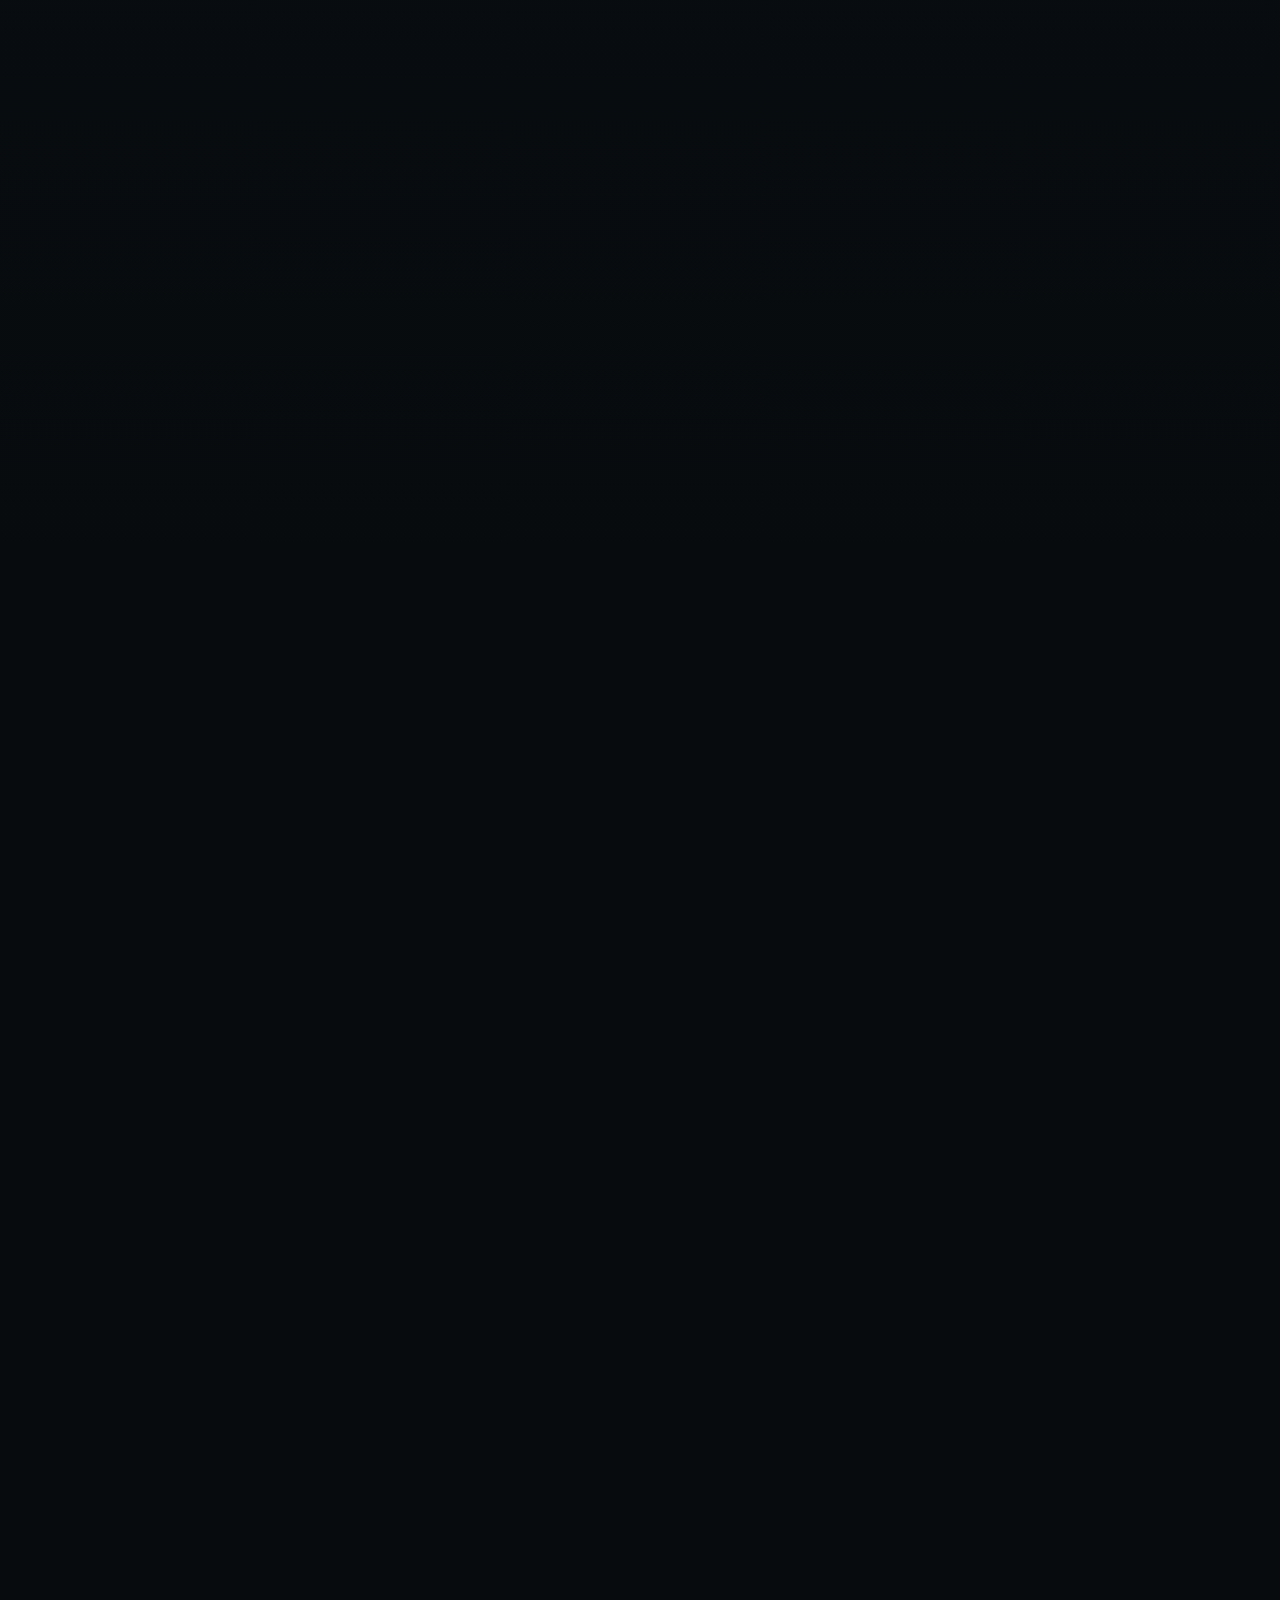
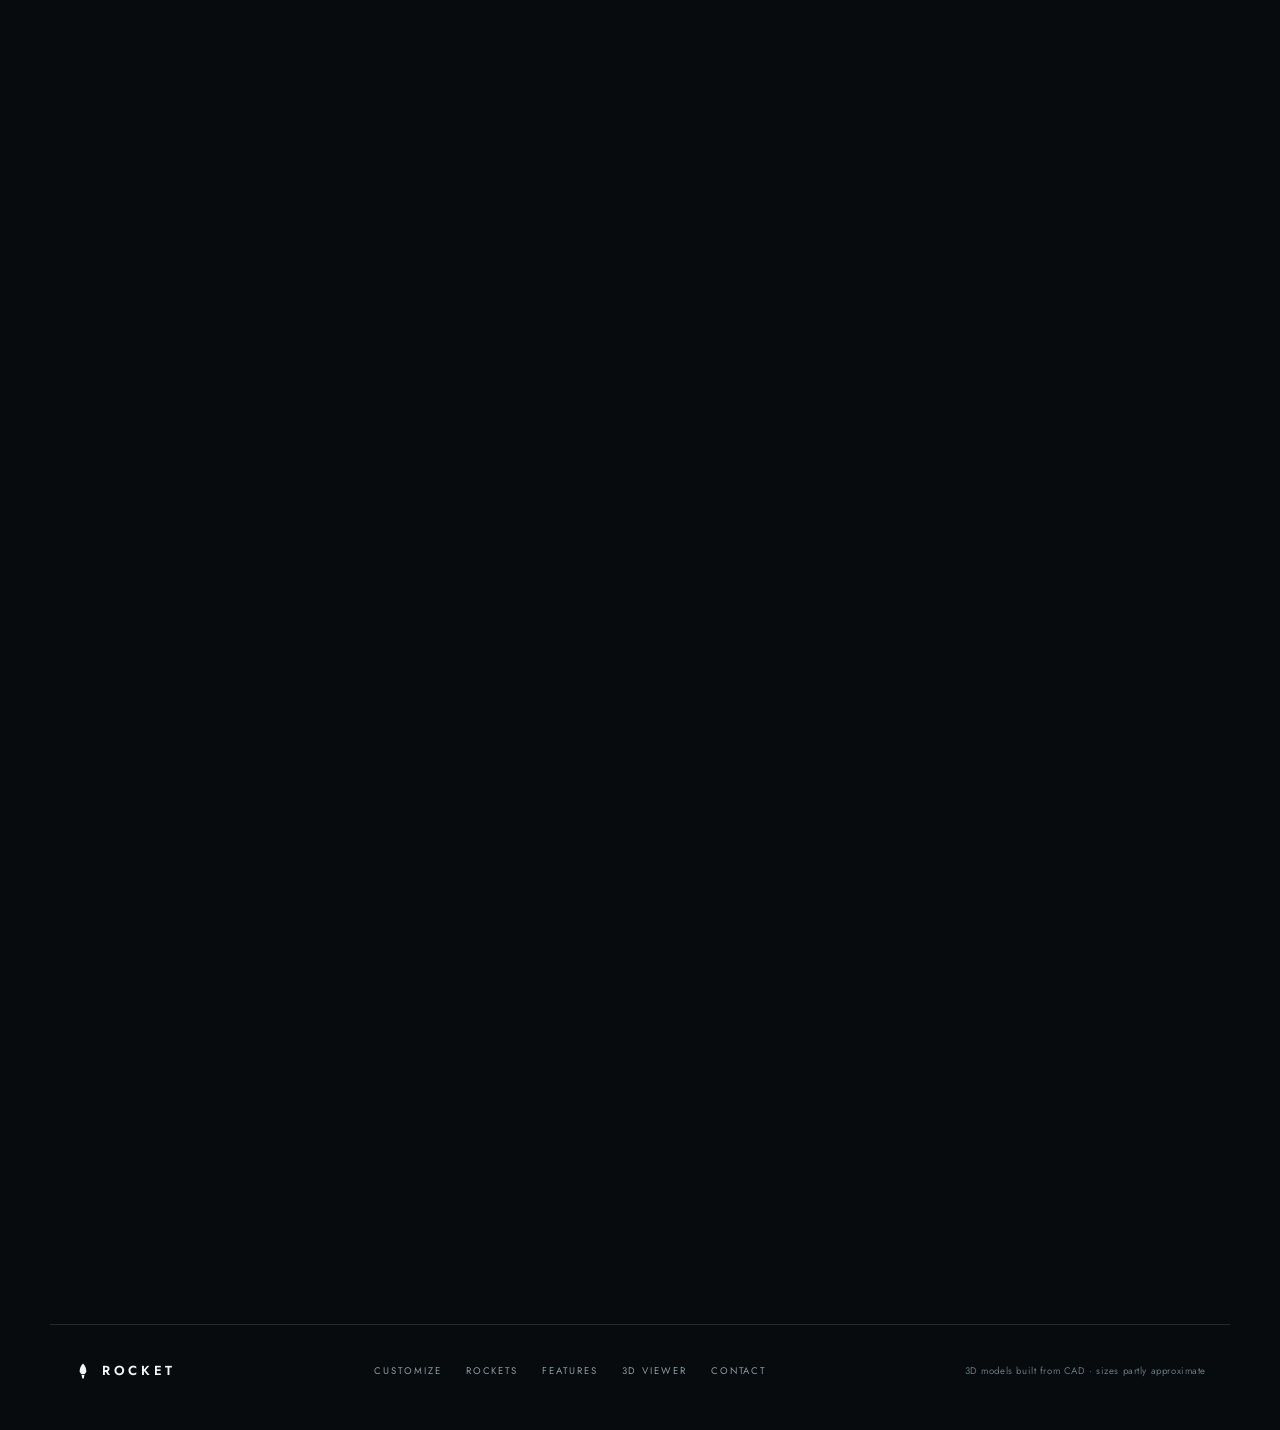
==== commit df344130: "Home: scroll-driven 3D story (rocket picker, explode, per-part camera + captions, reassemble + Let's" ====
--- a/index.html
+++ b/index.html
@@ -8,7 +8,7 @@
 <link rel="preconnect" href="https://fonts.googleapis.com">
 <link rel="preconnect" href="https://fonts.gstatic.com" crossorigin>
 <link href="https://fonts.googleapis.com/css2?family=Jost:wght@300;400;500;600&family=Noto+Sans+Thai:wght@300;400;500&display=swap" rel="stylesheet">
-<script>try{var c=/customize/.test(location.pathname);if(c)window.__loaderManual=true;if(c||!sessionStorage.getItem('rocket:seen'))document.documentElement.classList.add('loading');setTimeout(function(){document.documentElement.classList.remove('loading')},20000)}catch(e){}</script>
+<script>try{var c=/customize/.test(location.pathname);if(c||!/(rockets|features|contact)/.test(location.pathname))window.__loaderManual=true;if(c||!sessionStorage.getItem('rocket:seen'))document.documentElement.classList.add('loading');setTimeout(function(){document.documentElement.classList.remove('loading')},20000)}catch(e){}</script>
 <link rel="stylesheet" href="assets/style.css">
 <script type="importmap">
 { "imports": {
@@ -38,28 +38,42 @@
 </header>
 
 
-<!-- ============ INTRO ============ -->
-<section class="intro" id="top">
-  <div class="intro-body">
-    <p class="eyebrow" data-i18n="intro.eyebrow">Launch vehicles in 3D</p>
-    <h1 class="word" id="word" aria-label="ROCKET"><span class="l" style="--i:0"><b>R</b></span><span class="l" style="--i:1"><b>O</b></span><span class="l" style="--i:2"><b>C</b></span><span class="l" style="--i:3"><b>K</b></span><span class="l" style="--i:4"><b>E</b></span><span class="l" style="--i:5"><b>T</b></span></h1>
-    <p class="sub" data-i18n="intro.sub">Explore, disassemble and recolor launch vehicles</p>
-    <a class="go" href="customize.html"><span data-i18n="intro.go">Let's explore</span> <span aria-hidden="true">→</span></a>
-  </div>
-  <ul class="social intro-social" aria-label="Social">
-    <li><a href="#" aria-label="Facebook">f</a></li>
-    <li><a href="#" aria-label="Instagram">in</a></li>
-    <li><a href="#" aria-label="Twitter">t</a></li>
-  </ul>
-  <a class="scroll-cue" href="customize.html"><span data-i18n="intro.scroll">Scroll</span><i></i></a>
-  <div class="stats" data-i18n-attr="aria-label:stat.aria">
-    <div><b id="st-parts">0</b><span data-i18n="stat.parts">Parts in manifest</span></div>
-    <div><b data-count="3">0</b><span data-i18n="stat.rockets">Launch vehicles</span></div>
-    <div><b data-count="24">0</b><span data-i18n="stat.modules">3D modules</span></div>
-    <div><b id="st-docs">–</b><span data-i18n="stat.docs">Documented parts</span></div>
-  </div>
-</section>
+<!-- ============ STORY: 3D rocket that takes itself apart as you scroll ============ -->
+<main class="story" id="story">
+  <section class="stage intro" id="top" data-i18n-attr="aria-label:st.aria">
+    <div class="intro-body">
+      <p class="eyebrow" data-i18n="intro.eyebrow">Launch vehicles in 3D</p>
+      <h1 class="word" id="word" aria-label="ROCKET"><span class="l" style="--i:0"><b>R</b></span><span class="l" style="--i:1"><b>O</b></span><span class="l" style="--i:2"><b>C</b></span><span class="l" style="--i:3"><b>K</b></span><span class="l" style="--i:4"><b>E</b></span><span class="l" style="--i:5"><b>T</b></span></h1>
+      <p class="sub" data-i18n="intro.sub">Explore, disassemble and recolor launch vehicles</p>
+    </div>
 
+    <canvas id="gl3d" aria-hidden="true"></canvas>
+    <div class="loading" id="loading3d" role="status"><i></i><span data-i18n="cu.loading">Loading 3D model…</span></div>
+
+    <div class="picker">
+      <label for="rocket-pick" data-i18n="st.pick">Rocket</label>
+      <select id="rocket-pick" data-i18n-attr="aria-label:st.pick"></select>
+    </div>
+
+    <aside class="cap" id="cap" aria-live="polite" hidden>
+      <p class="cap-n"><b id="cap-i">01</b><span id="cap-of">/ 07</span></p>
+      <h2 id="cap-t"></h2>
+      <p id="cap-d"></p>
+      <small id="cap-id"></small>
+    </aside>
+    <nav class="dots" id="dots" data-i18n-attr="aria-label:st.chapters"></nav>
+
+    <p class="scroll-hint" id="scroll-hint"><span data-i18n="st.scroll">Scroll to take it apart</span><i></i></p>
+    <a class="cta" id="cta" href="customize.html" hidden><span data-i18n="intro.go">Let's explore</span><b aria-hidden="true">→</b></a>
+
+    <div class="stats" data-i18n-attr="aria-label:stat.aria">
+      <div><b id="st-parts">0</b><span data-i18n="stat.parts">Parts in manifest</span></div>
+      <div><b data-count="3">0</b><span data-i18n="stat.rockets">Launch vehicles</span></div>
+      <div><b data-count="24">0</b><span data-i18n="stat.modules">3D modules</span></div>
+      <div><b id="st-docs">–</b><span data-i18n="stat.docs">Documented parts</span></div>
+    </div>
+  </section>
+</main>
 
 <footer class="foot">
   <a class="logo" href="index.html" data-i18n-attr="aria-label:nav.home.aria"><svg viewBox="0 0 24 24" width="18" height="18" aria-hidden="true"><path d="M12 2c3 3 4.5 7 4.5 11l-2 3h-5l-2-3C7.5 9 9 5 12 2Zm-2 15h4l-1 5h-2l-1-5Z" fill="currentColor"/></svg><span>ROCKET</span></a>
@@ -70,5 +84,6 @@
 <script type="module" src="assets/loader.js"></script>
 <script type="module" src="assets/main.js"></script>
 <script type="module" src="assets/motion.js"></script>
+<script type="module" src="assets/story.js"></script>
 </body>
 </html>
--- a/assets/style.css
+++ b/assets/style.css
@@ -271,3 +271,47 @@
 #loader canvas{position:absolute;inset:0;width:100%;height:100%;display:block}
 /* hold the wordmark until the loader reveals the page */
 html.loading:not(.ld-reveal) .word .l b{animation-play-state:paused}
+
+/* ---------- STORY (home): pinned 3D stage driven by scroll ---------- */
+.story{position:relative;height:1000vh}
+.stage.intro{position:sticky;top:0;height:100vh;min-height:0;display:block;overflow:hidden}
+@supports (height:1svh){.stage.intro{height:100svh}}
+.stage .intro-body{position:absolute;inset:0;z-index:1;padding:0 24px;align-content:center}
+.stage #gl3d{position:absolute;inset:0;width:100%;height:100%;display:block;z-index:2;pointer-events:none}
+.stage .loading{z-index:3}
+.stage .stats{position:absolute;left:0;right:0;bottom:0;z-index:4;opacity:calc(1 - var(--p,0)*3);pointer-events:none}
+.picker{position:absolute;z-index:8;right:clamp(16px,4vw,56px);top:92px;display:flex;align-items:center;gap:10px}
+.picker label{font-size:.56rem;letter-spacing:.24em;text-transform:uppercase;color:var(--mut)}
+.picker select{appearance:none;-webkit-appearance:none;padding:11px 40px 11px 18px;border-radius:14px;border:1px solid var(--line);background:rgba(10,16,20,.75) url("data:image/svg+xml,%3Csvg xmlns='http://www.w3.org/2000/svg' width='12' height='8' viewBox='0 0 12 8'%3E%3Cpath d='M1 1l5 5 5-5' fill='none' stroke='%23ff6a1f' stroke-width='2' stroke-linecap='round'/%3E%3C/svg%3E") no-repeat right 16px center;backdrop-filter:blur(10px);font-size:.82rem;color:#fff;cursor:pointer;outline:0;transition:.2s}
+.picker select:hover,.picker select:focus-visible{border-color:var(--accent)}
+.picker select option{background:#0e171d;color:#fff}
+
+.cap{position:absolute;z-index:6;bottom:13%;width:min(400px,38vw);padding:24px 26px;border-radius:22px;background:rgba(10,17,21,.78);backdrop-filter:blur(16px);border:1px solid var(--line);
+  opacity:var(--cap-o,0);transform:translateY(calc((1 - var(--cap-o,0)) * 28px));pointer-events:none}
+.cap.right{right:clamp(20px,6vw,90px)}.cap.left{left:clamp(20px,6vw,90px)}
+.cap-n{display:flex;gap:6px;align-items:baseline;margin-bottom:10px;color:var(--mut);font-size:.7rem;letter-spacing:.2em}
+.cap-n b{font-size:2.2rem;font-weight:300;color:var(--accent);letter-spacing:.04em;line-height:1}
+.cap h2{font-size:1.5rem;font-weight:400;line-height:1.2;margin-bottom:10px}
+.cap p:not(.cap-n){font-size:.88rem;line-height:1.75;color:#cfd9de;font-weight:300}
+.cap small{display:block;margin-top:12px;font-size:.58rem;letter-spacing:.14em;color:var(--mut);text-transform:uppercase}
+.dots{position:absolute;z-index:7;right:14px;top:50%;transform:translateY(-50%);display:grid;gap:12px;opacity:var(--dots-o,0);transition:opacity .3s}
+.dots button{width:10px;height:10px;border-radius:50%;background:rgba(255,255,255,.28);transition:.25s;position:relative}
+.dots button:hover{background:#fff}
+.dots button.on{background:var(--accent);transform:scale(1.6)}
+.scroll-hint{position:absolute;z-index:6;left:0;right:0;bottom:118px;display:grid;justify-items:center;gap:10px;font-size:.58rem;letter-spacing:.3em;text-transform:uppercase;color:#cfe0e6;pointer-events:none;opacity:calc(1 - var(--p,0)*6)}
+.scroll-hint i{width:1px;height:46px;background:currentColor;animation:grow 2s infinite}
+.cta{position:absolute;z-index:9;left:0;right:0;margin:auto;width:max-content;bottom:9%;display:flex;align-items:center;gap:18px;padding:22px 44px;border-radius:60px;background:var(--accent);color:#0a0a0a;font-size:clamp(1.2rem,3vw,2rem);font-weight:500;letter-spacing:.1em;text-transform:uppercase;box-shadow:0 0 0 0 rgba(255,106,31,.5),0 20px 60px -10px rgba(255,106,31,.6)}
+.cta b{font-weight:400;transition:transform .3s}
+.cta:hover b{transform:translateX(8px)}
+.cta.on{animation:ctaPop .95s cubic-bezier(.2,.9,.3,1) both,ctaPulse 2.4s 1s infinite}
+@keyframes ctaPop{0%{transform:scale(.2) rotate(-6deg);opacity:0}55%{transform:scale(1.18) rotate(1.5deg);opacity:1}75%{transform:scale(.93)}90%{transform:scale(1.04)}100%{transform:scale(1);opacity:1}}
+@keyframes ctaPulse{0%{box-shadow:0 0 0 0 rgba(255,106,31,.5),0 20px 60px -10px rgba(255,106,31,.6)}70%,100%{box-shadow:0 0 0 28px rgba(255,106,31,0),0 20px 60px -10px rgba(255,106,31,.6)}}
+@media (max-width:900px){
+  .picker{top:78px;right:14px}.picker label{display:none}
+  .cap{left:14px!important;right:14px!important;width:auto;bottom:112px;padding:18px 20px}
+  .cap h2{font-size:1.2rem}.cap p:not(.cap-n){font-size:.8rem;line-height:1.6}
+  .dots{display:none}
+  .scroll-hint{bottom:150px}
+  .cta{bottom:20%;padding:18px 34px}
+}
+@media (prefers-reduced-motion:reduce){.story{height:auto}.stage.intro{position:relative;height:100svh}.cap,.dots{opacity:1}.cta.on{animation:none}}
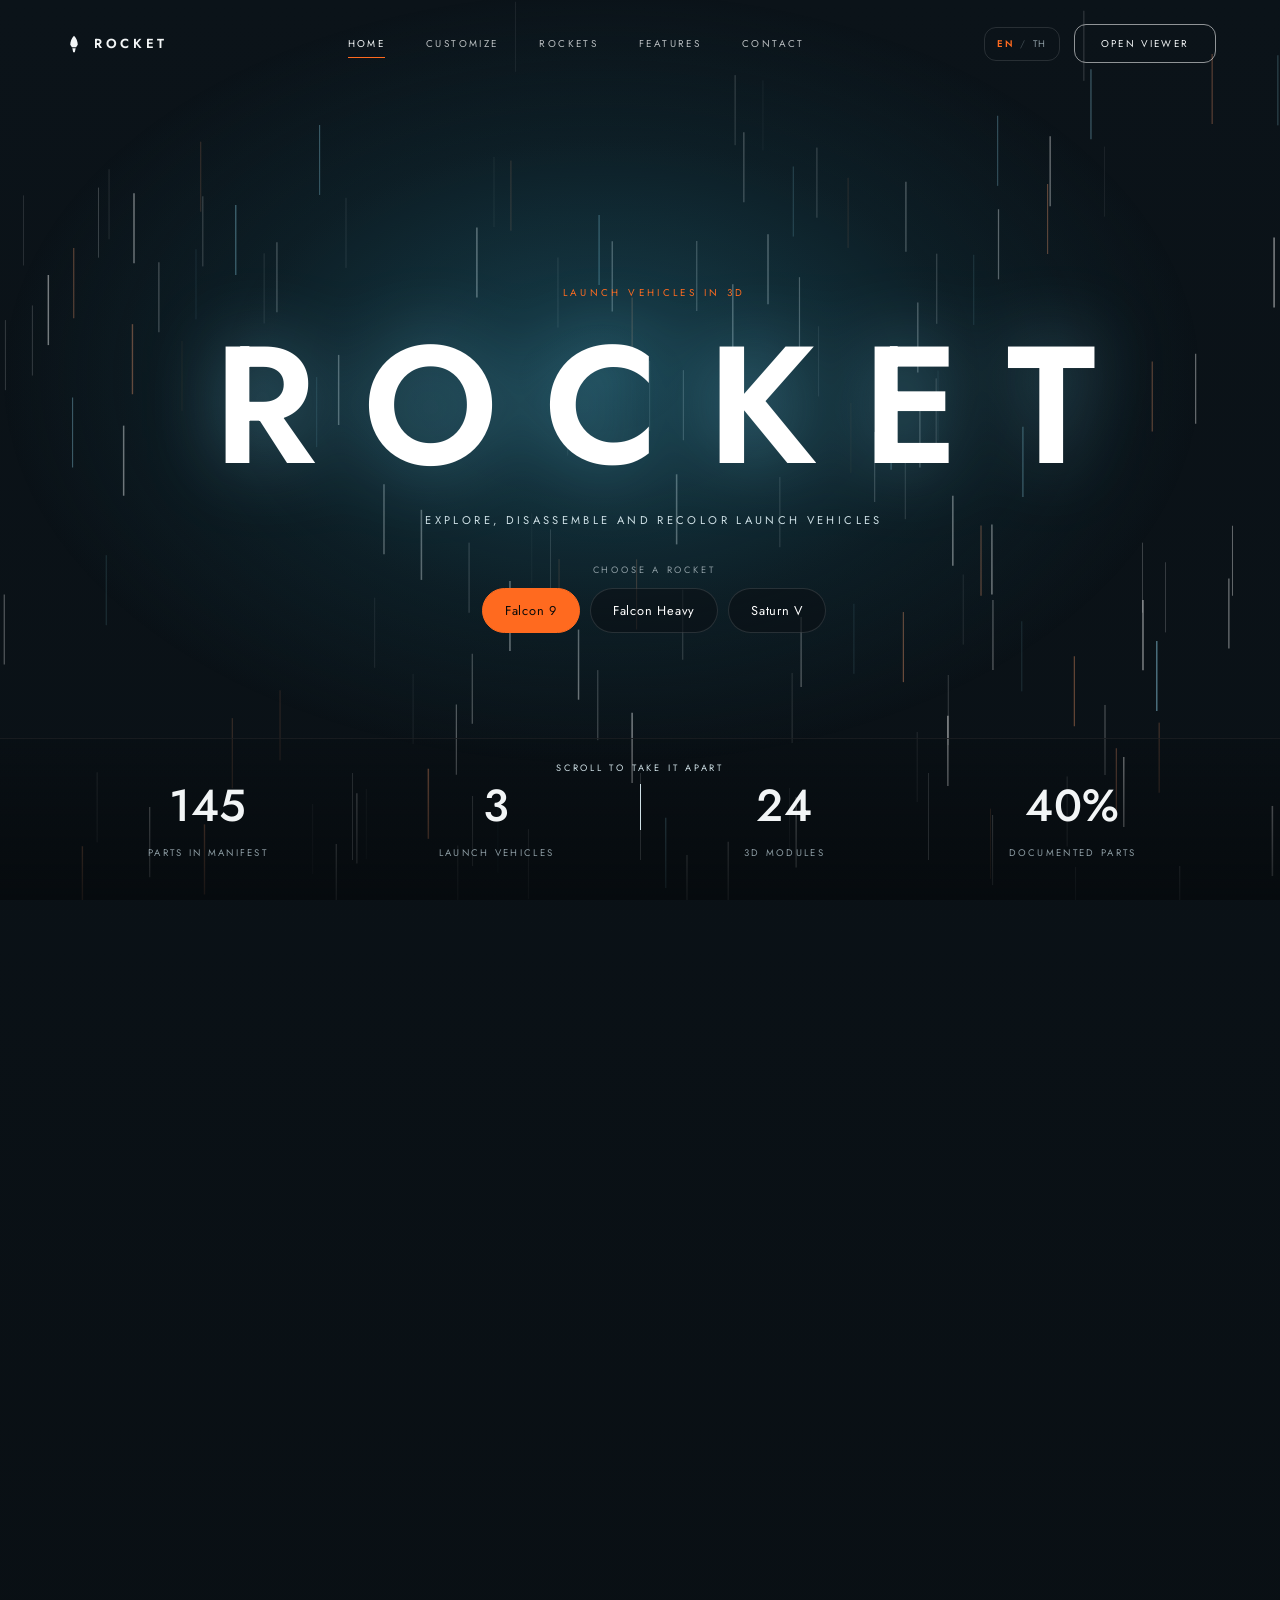
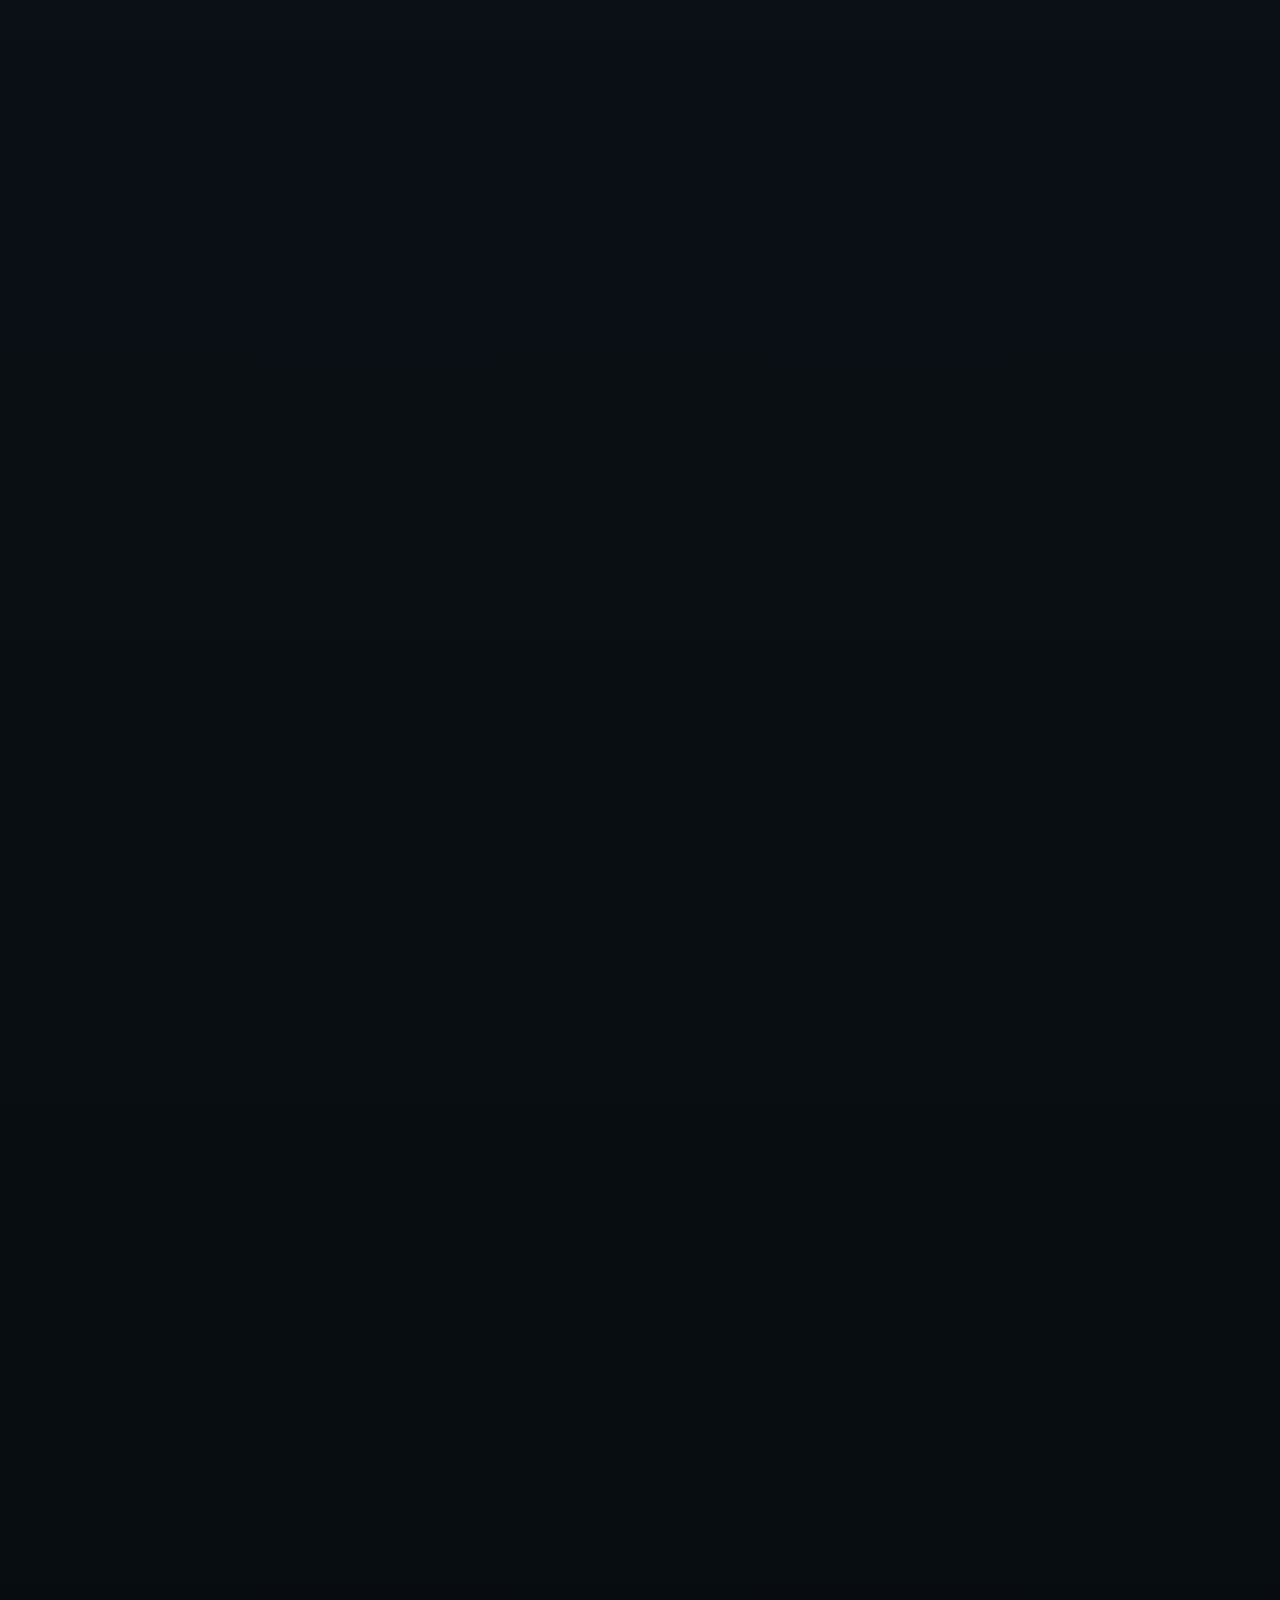
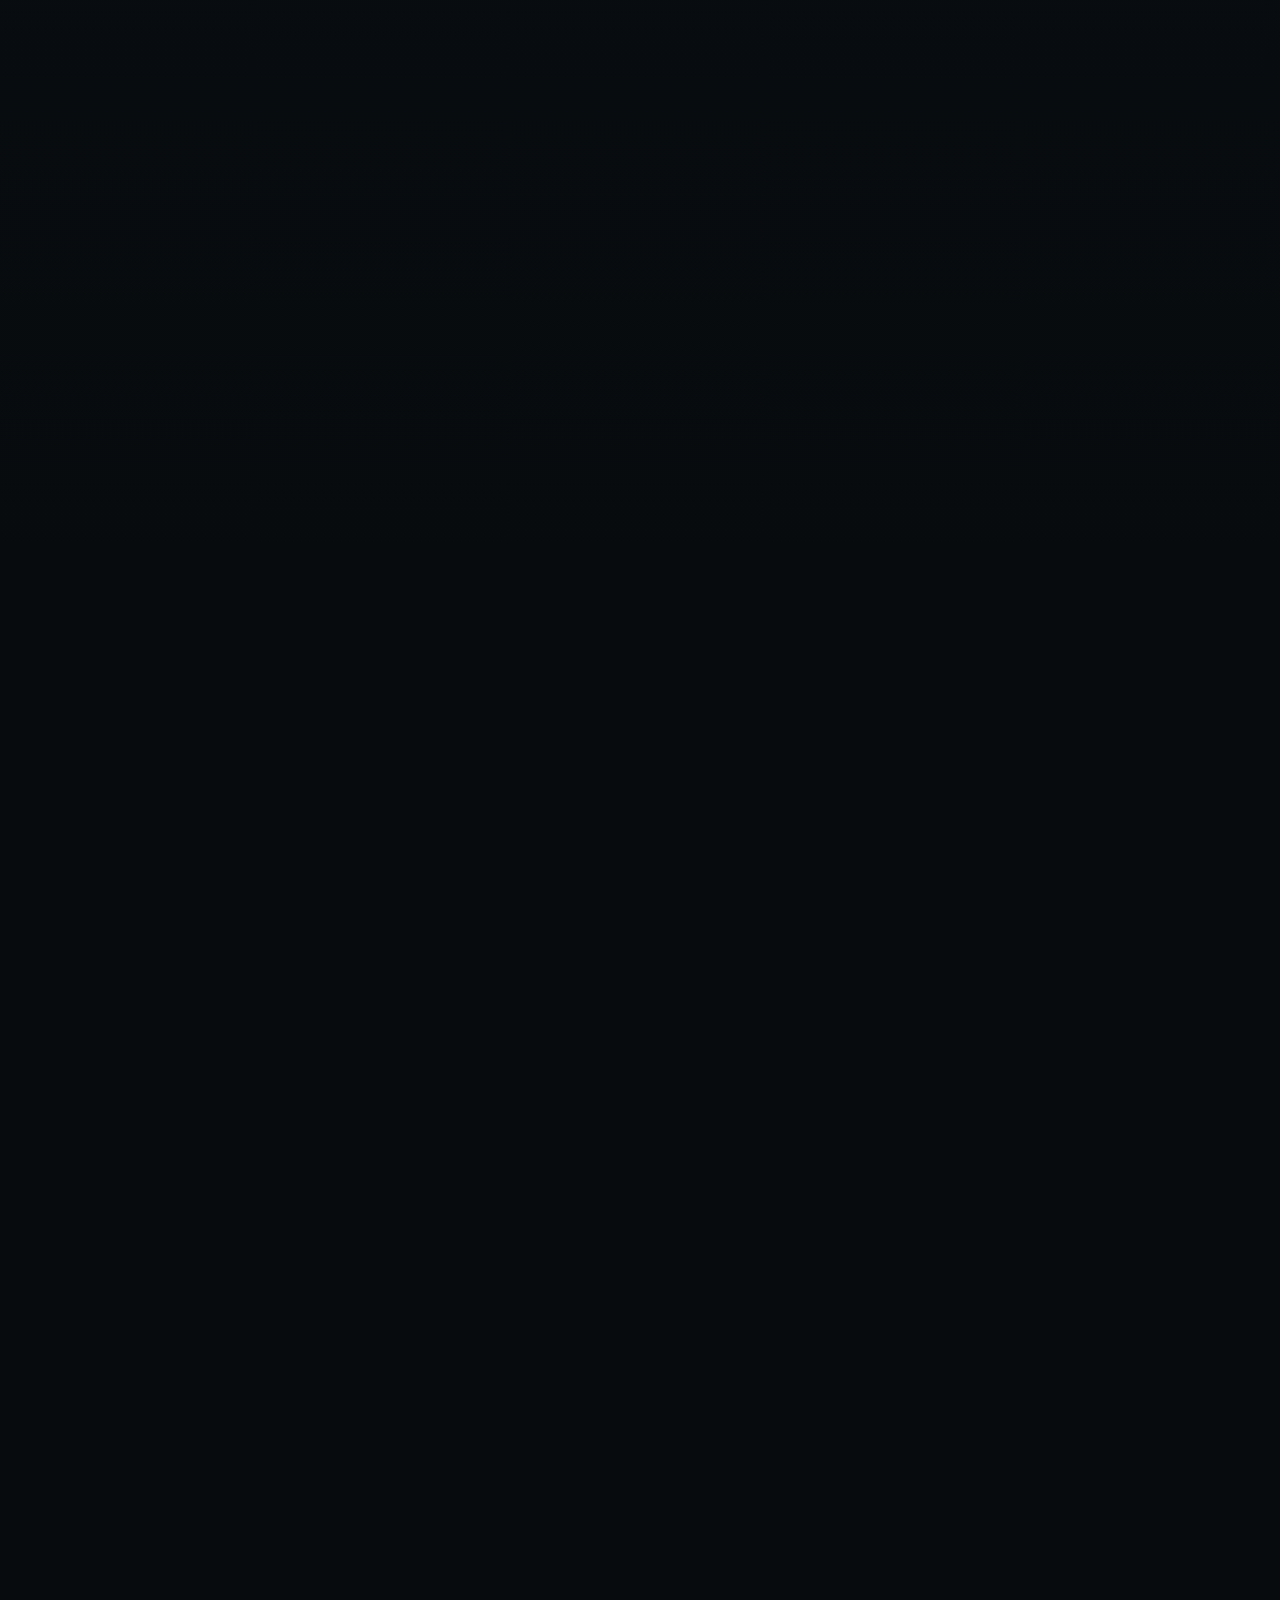
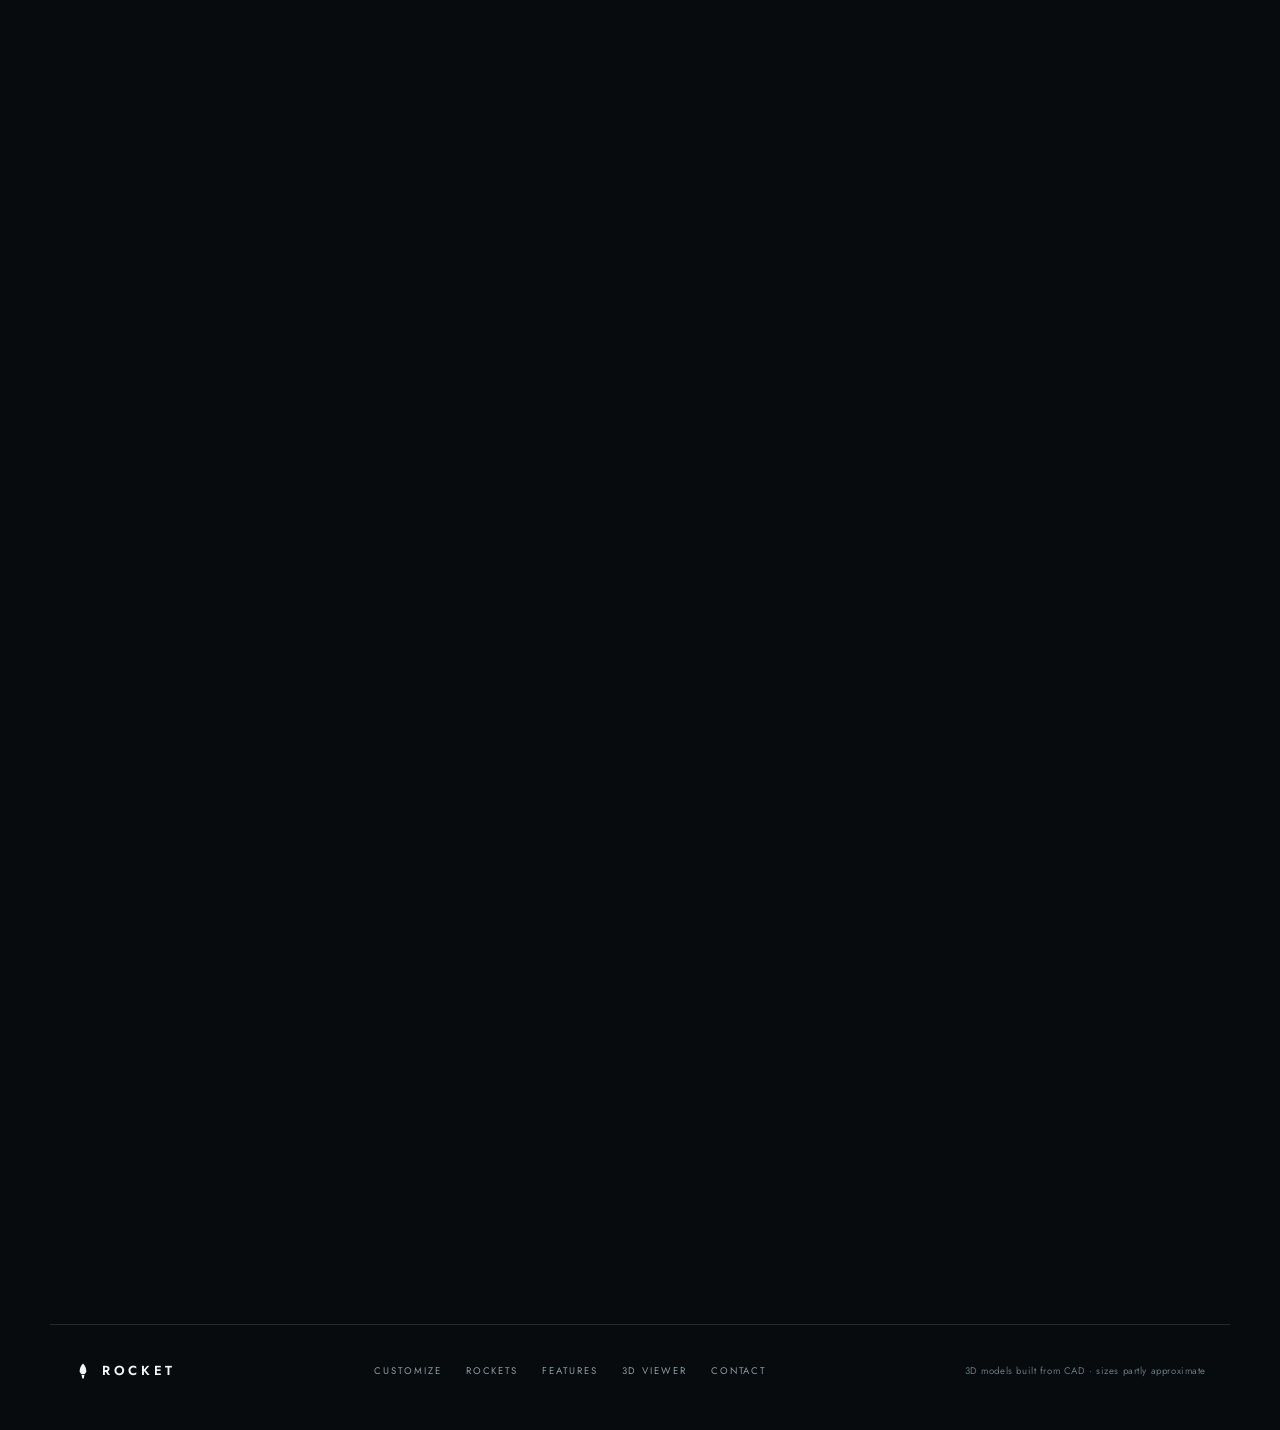
==== commit ac39e722: "Home: open on wordmark + rocket choice; 3D model fades in on scroll Co-Authored-By: Claude Sonnet 5." ====
--- a/index.html
+++ b/index.html
@@ -45,6 +45,10 @@
       <p class="eyebrow" data-i18n="intro.eyebrow">Launch vehicles in 3D</p>
       <h1 class="word" id="word" aria-label="ROCKET"><span class="l" style="--i:0"><b>R</b></span><span class="l" style="--i:1"><b>O</b></span><span class="l" style="--i:2"><b>C</b></span><span class="l" style="--i:3"><b>K</b></span><span class="l" style="--i:4"><b>E</b></span><span class="l" style="--i:5"><b>T</b></span></h1>
       <p class="sub" data-i18n="intro.sub">Explore, disassemble and recolor launch vehicles</p>
+      <div class="hero-pick" id="hero-pick" role="group" data-i18n-attr="aria-label:st.choose">
+        <span data-i18n="st.choose">Choose a rocket</span>
+        <div id="hero-chips"></div>
+      </div>
     </div>
 
     <canvas id="gl3d" aria-hidden="true"></canvas>
--- a/assets/style.css
+++ b/assets/style.css
@@ -315,3 +315,16 @@
   .cta{bottom:20%;padding:18px 34px}
 }
 @media (prefers-reduced-motion:reduce){.story{height:auto}.stage.intro{position:relative;height:100svh}.cap,.dots{opacity:1}.cta.on{animation:none}}
+
+/* Customize page: blue UI (matches the blue loader); home keeps orange */
+body.app-page{--accent:#35b8e8}
+body.app-page input[type=range]::-webkit-slider-thumb,body.app-page input[type=range]::-moz-range-thumb{box-shadow:0 0 0 4px rgba(53,184,232,.25)}
+
+/* hero: wordmark + rocket choice first, the 3D model comes in on scroll */
+.hero-pick{display:grid;justify-items:center;gap:12px;margin-top:10px;pointer-events:auto}
+.hero-pick>span{font-size:.58rem;letter-spacing:.3em;text-transform:uppercase;color:var(--mut)}
+#hero-chips{display:flex;flex-wrap:wrap;justify-content:center;gap:10px}
+#hero-chips button{padding:12px 22px;border-radius:40px;border:1px solid var(--line);background:rgba(10,16,20,.6);backdrop-filter:blur(8px);color:#fff;font-size:.8rem;letter-spacing:.06em;cursor:pointer;transition:.2s}
+#hero-chips button:hover,#hero-chips button[aria-pressed=true]{background:var(--accent);border-color:var(--accent);color:#0a0a0a}
+.stage .scroll-hint{bottom:70px}
+@media (max-width:900px){.stage .scroll-hint{bottom:60px}#hero-chips button{padding:11px 18px}}
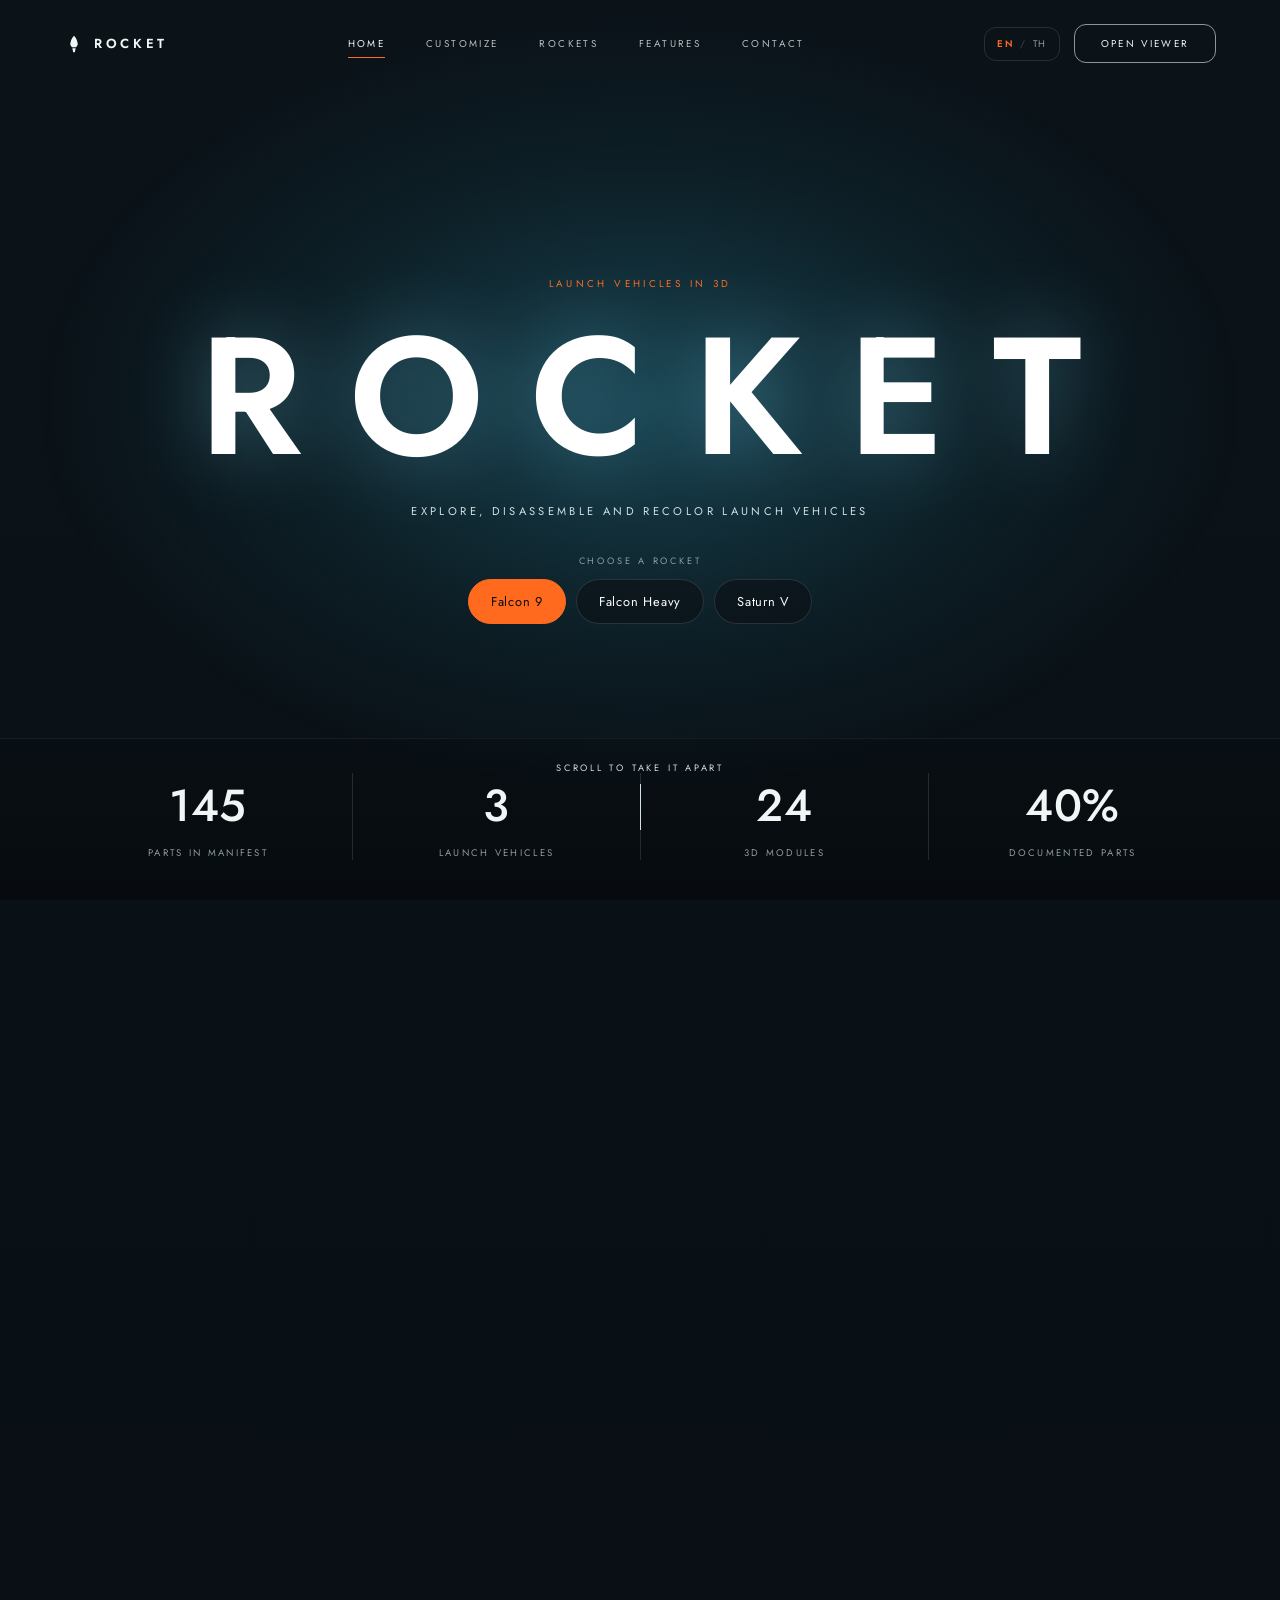
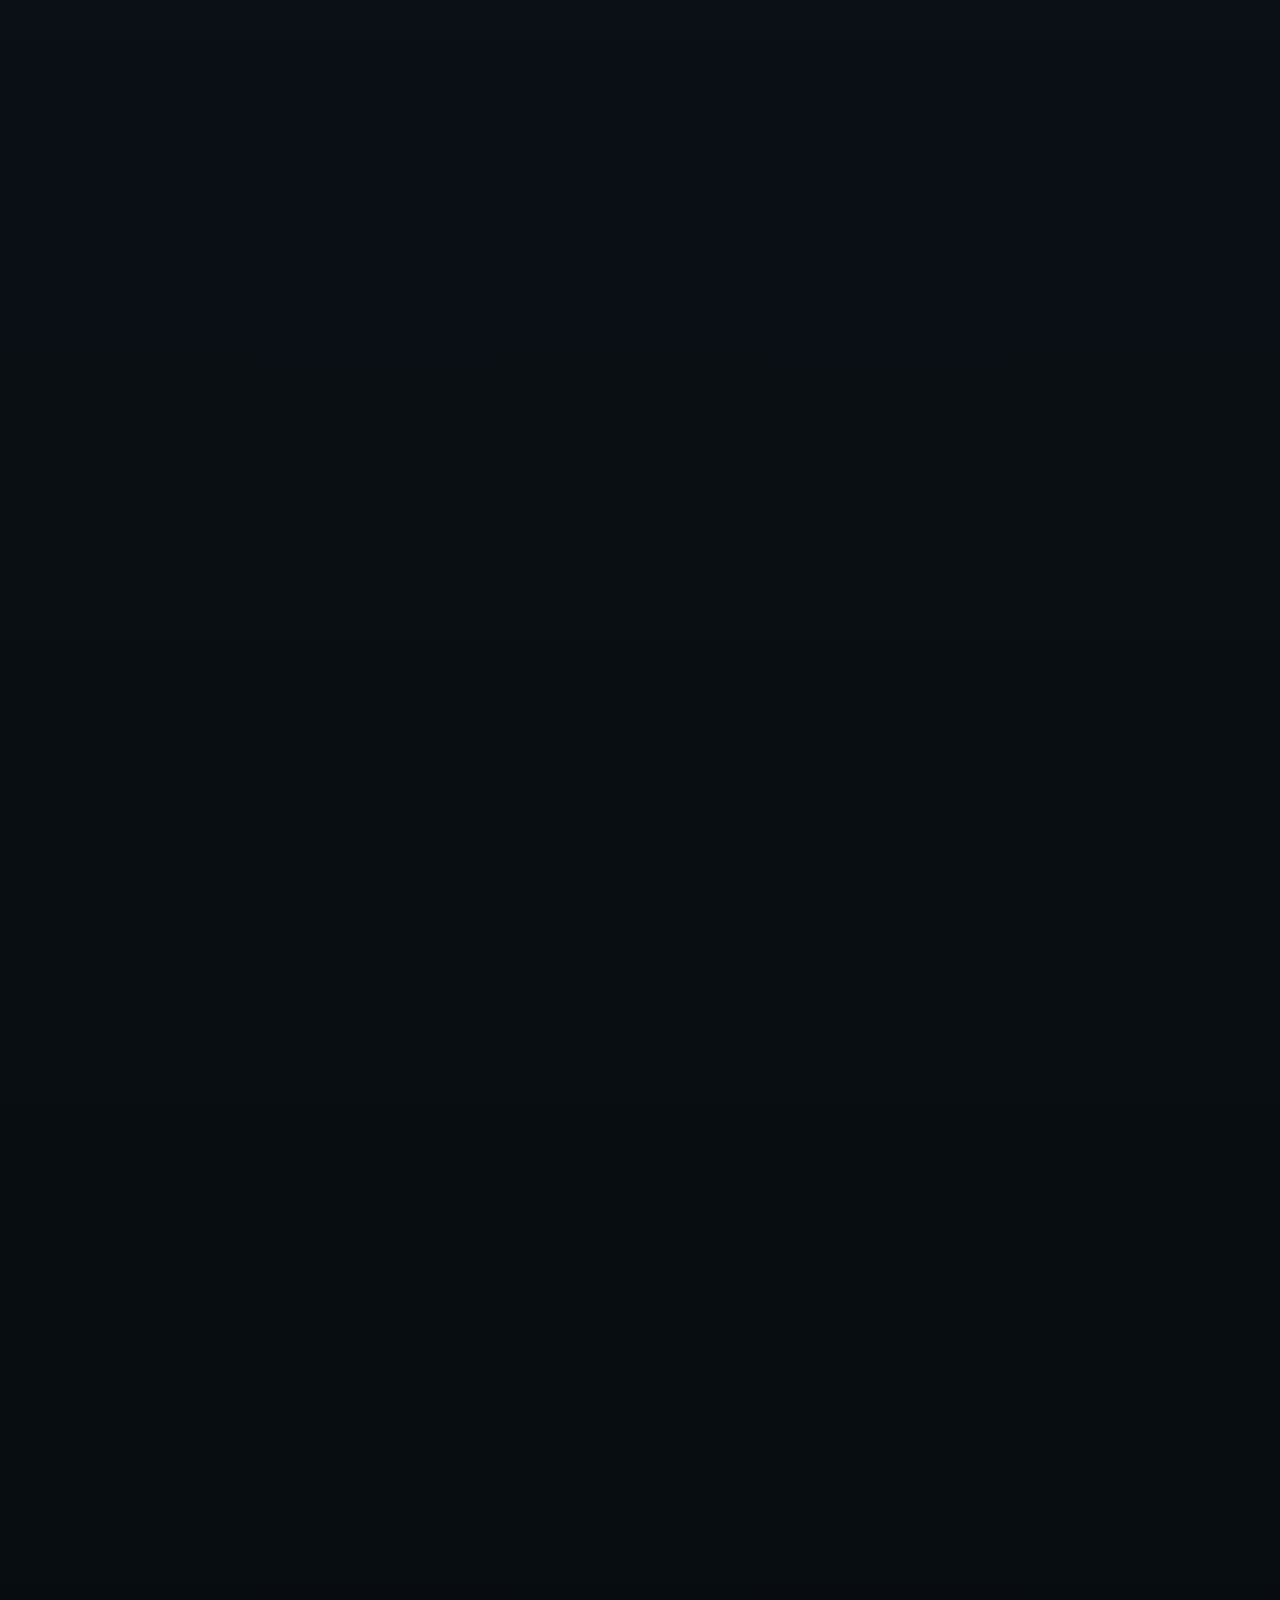
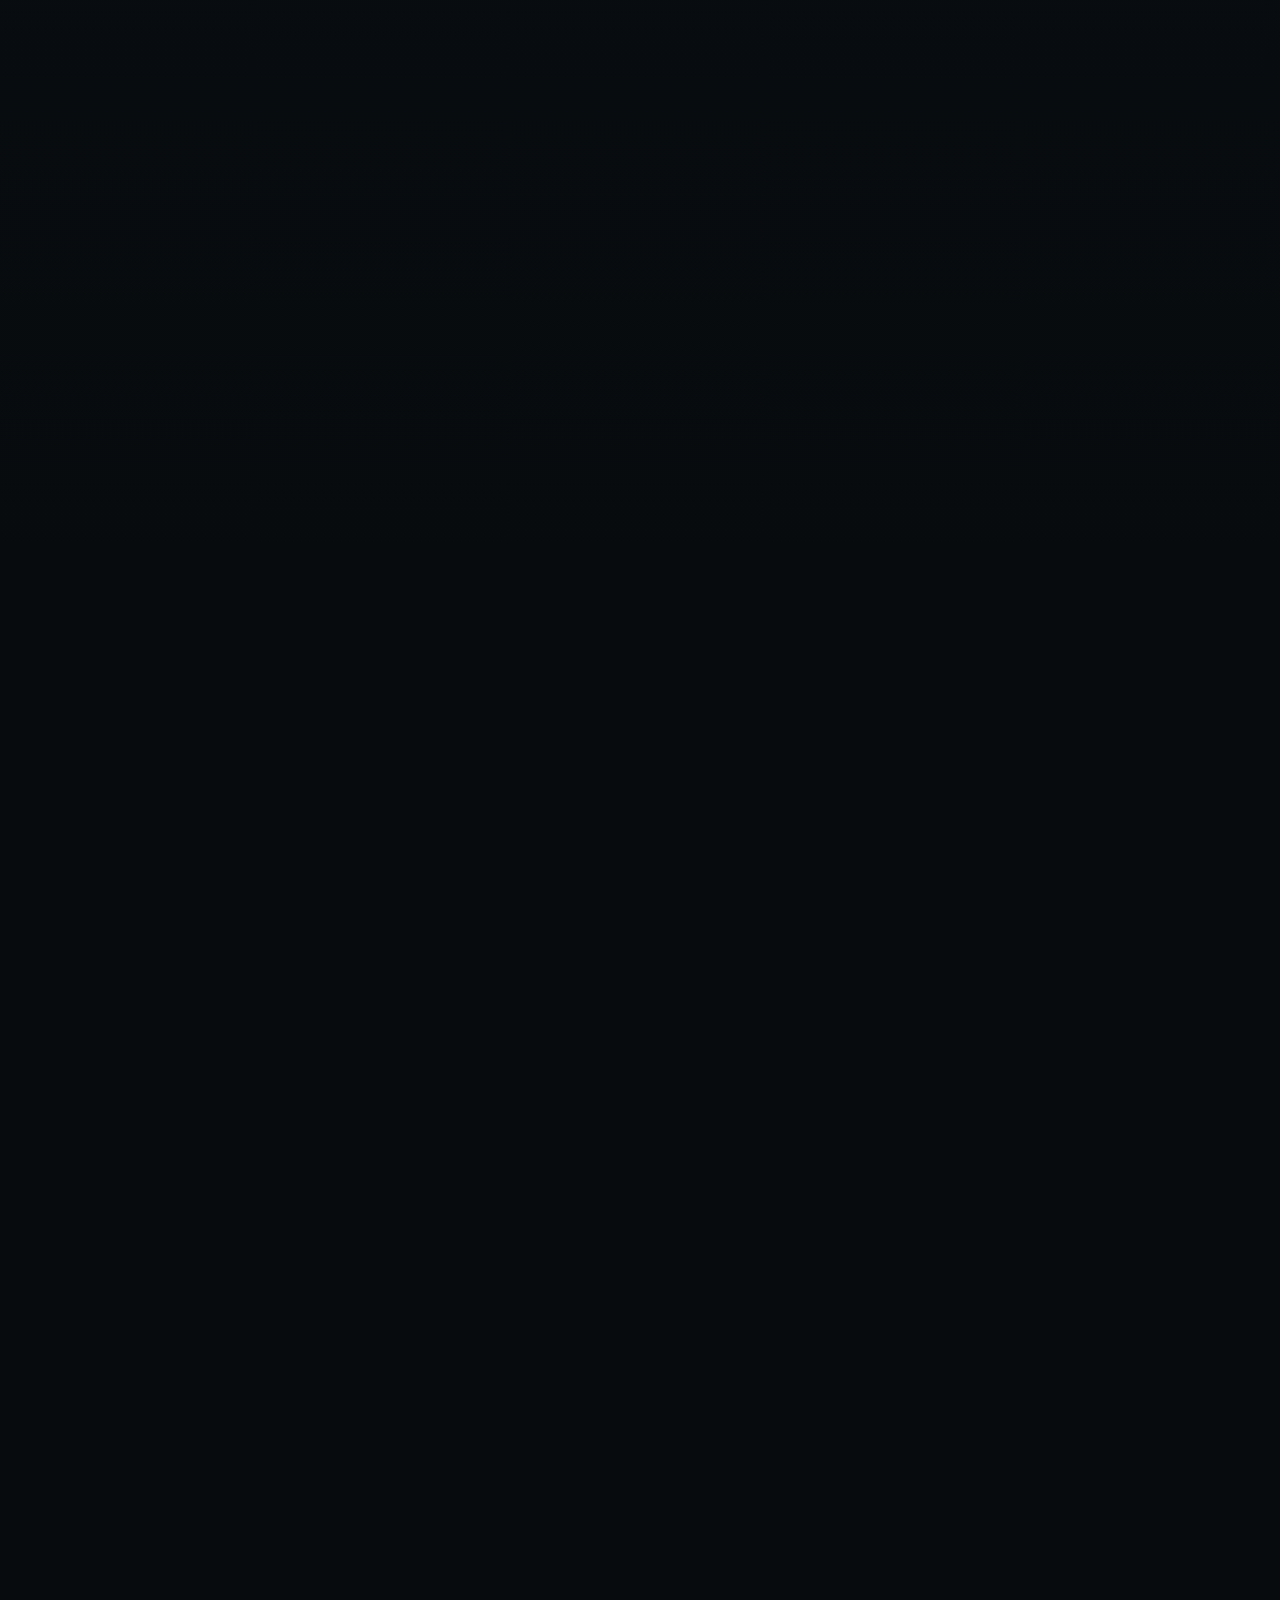
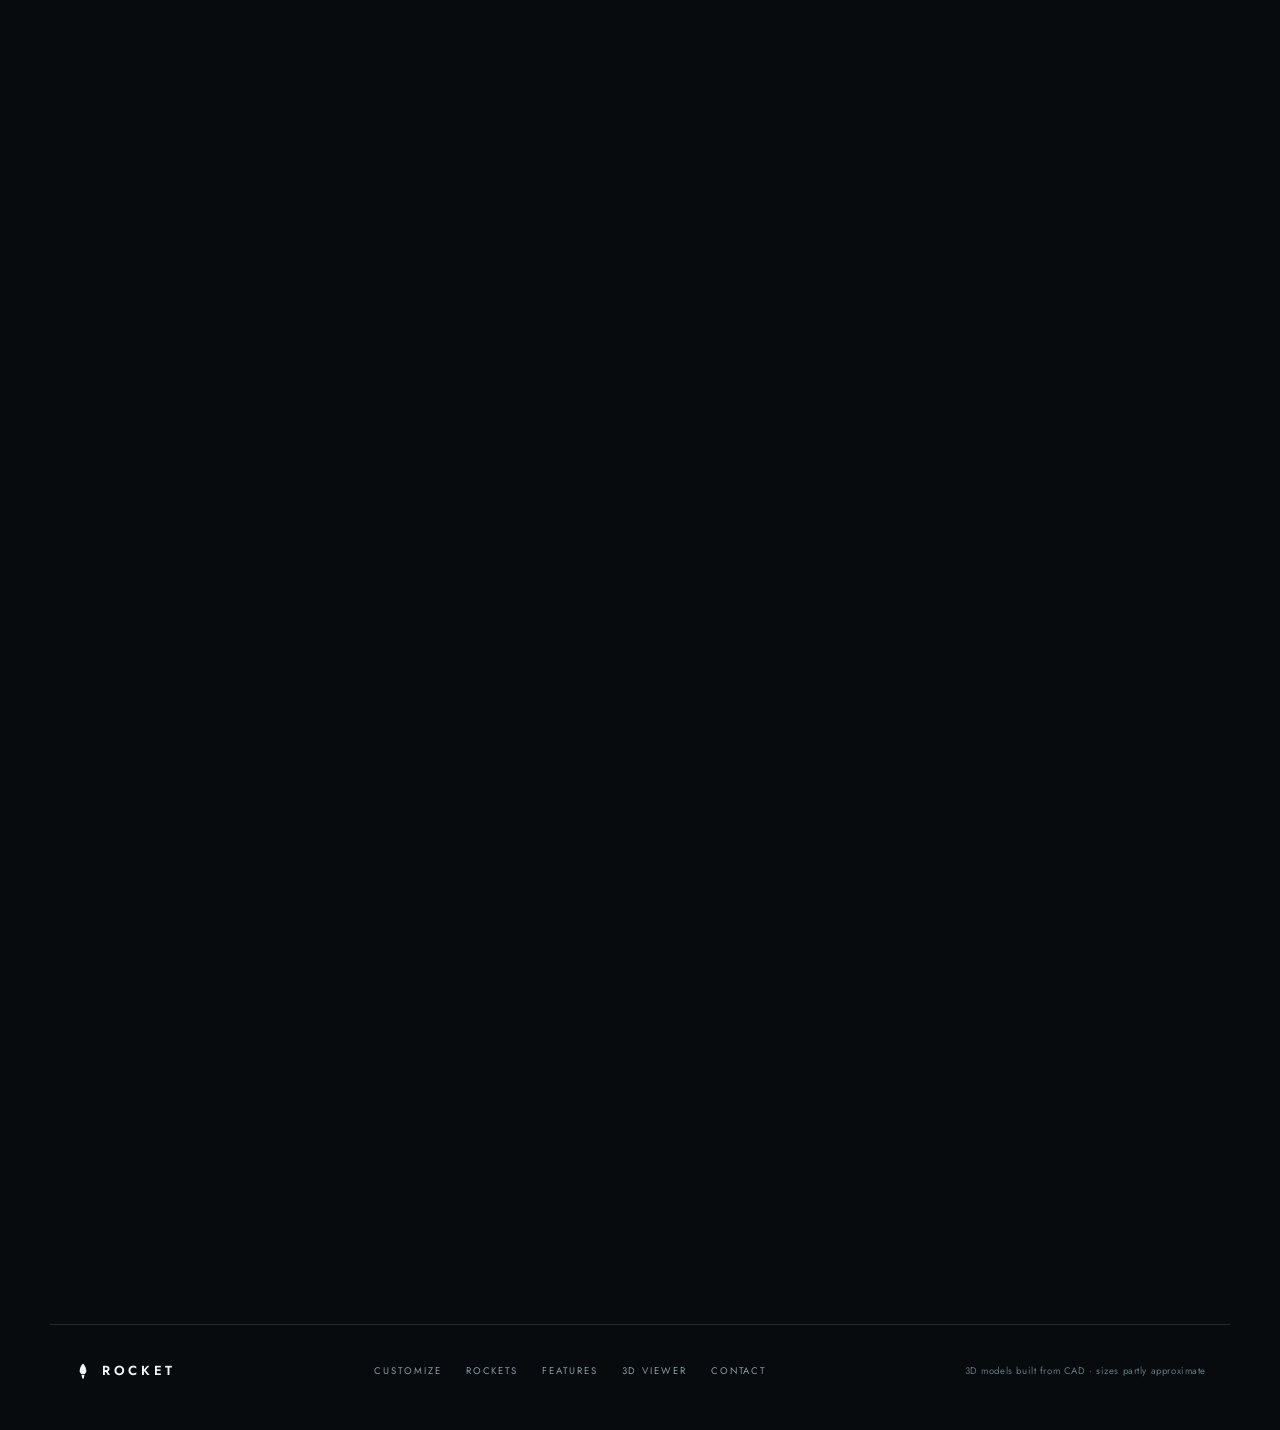
==== commit ee05e233: "Fix white overscroll band (dark html bg, theme-color); rocket pops in on scroll Co-Authored-By: Clau" ====
--- a/index.html
+++ b/index.html
@@ -2,6 +2,7 @@
 <html lang="en">
 <head>
 <meta charset="utf-8">
+<meta name="theme-color" content="#070b0e">
 <meta name="viewport" content="width=device-width, initial-scale=1">
 <title>Rocket — Explore launch vehicles in 3D</title>
 <meta name="description" content="Explore, disassemble and recolor Falcon 9, Falcon Heavy and Saturn V in 3D">
--- a/assets/style.css
+++ b/assets/style.css
@@ -4,7 +4,7 @@
   --font:'Jost','Noto Sans Thai',system-ui,sans-serif;
 }
 *{box-sizing:border-box;margin:0;padding:0}
-html{touch-action:manipulation;-webkit-tap-highlight-color:transparent;scroll-behavior:smooth;overflow-x:hidden;overflow-x:clip;overscroll-behavior-x:none}
+html{background:#070b0e;color-scheme:dark;touch-action:manipulation;-webkit-tap-highlight-color:transparent;scroll-behavior:smooth;overflow-x:hidden;overflow-x:clip;overscroll-behavior-x:none}
 body{font-family:var(--font);background:linear-gradient(180deg,#0b1319,#070b0e 40%,#070b0e);color:var(--text);-webkit-font-smoothing:antialiased;overflow-x:hidden;overflow-x:clip;overscroll-behavior-x:none;max-width:100%}
 a{color:inherit;text-decoration:none}
 button,input,textarea{font:inherit;color:inherit}
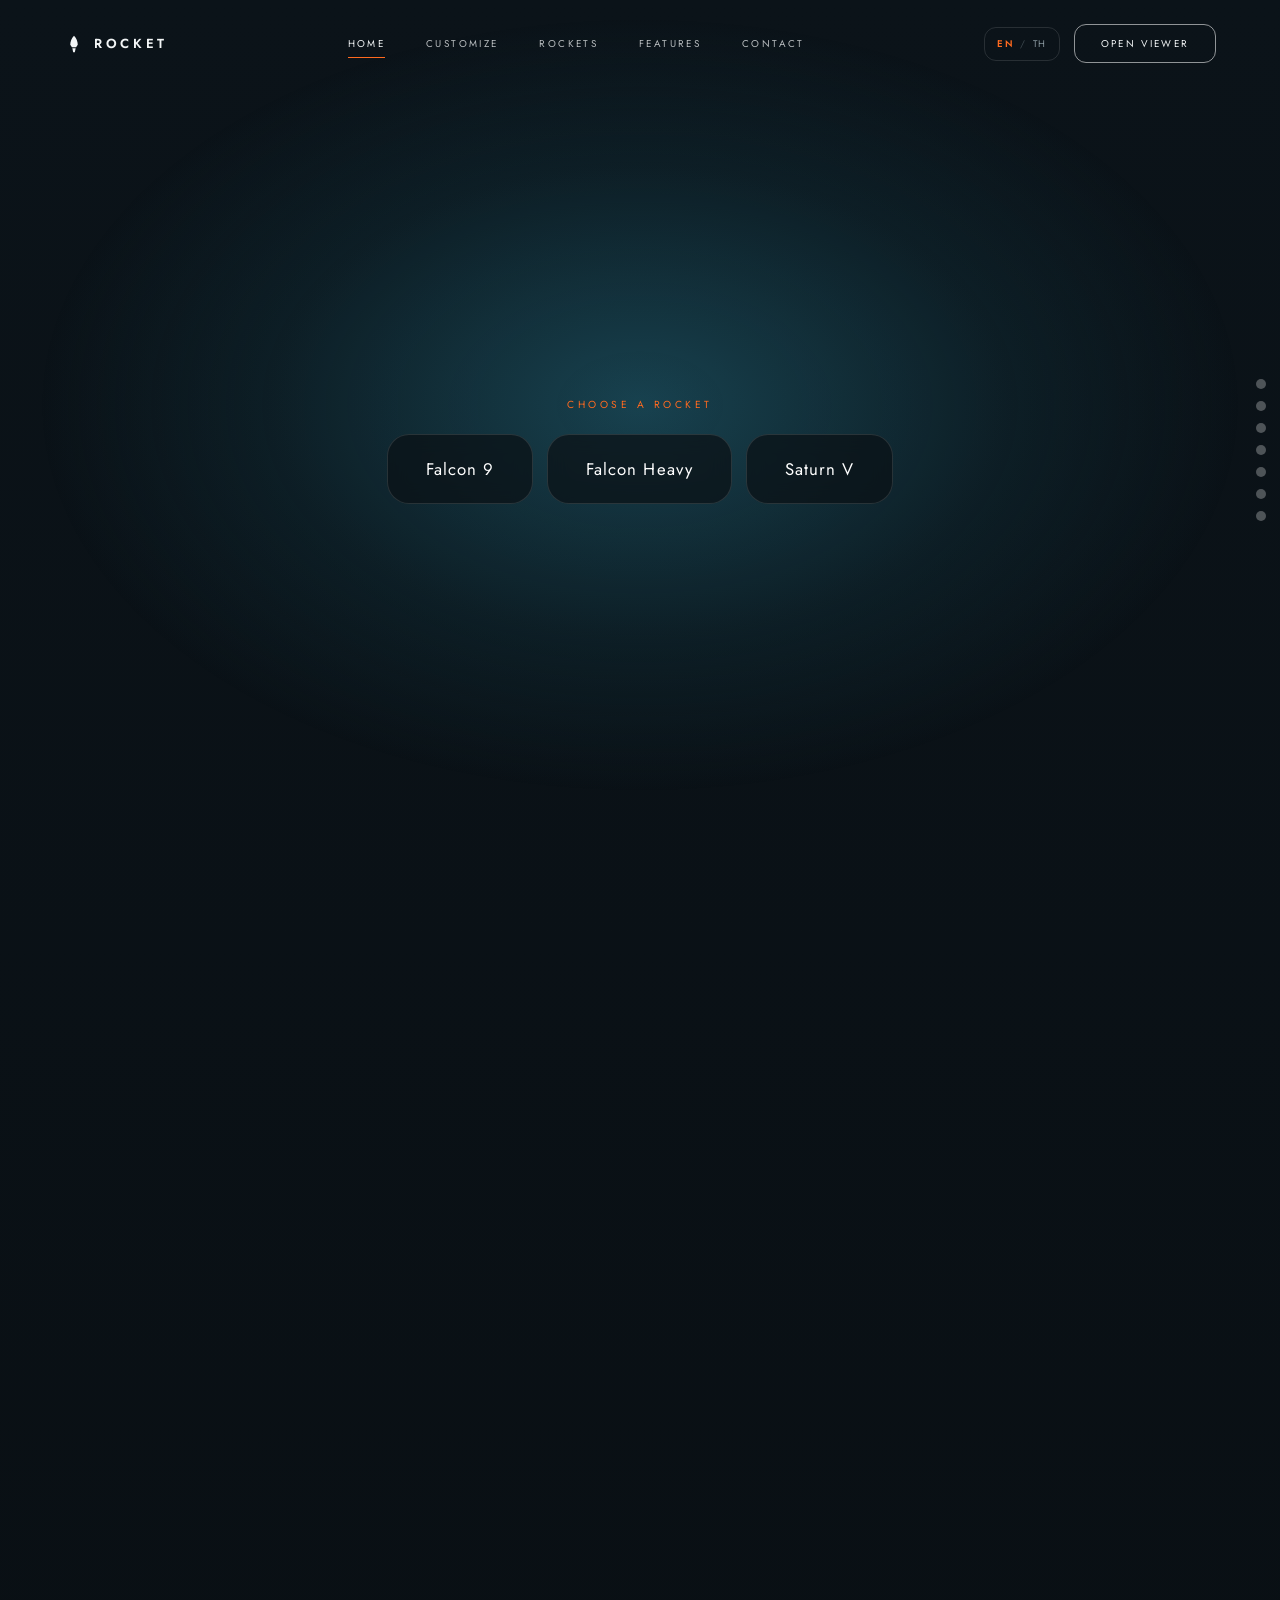
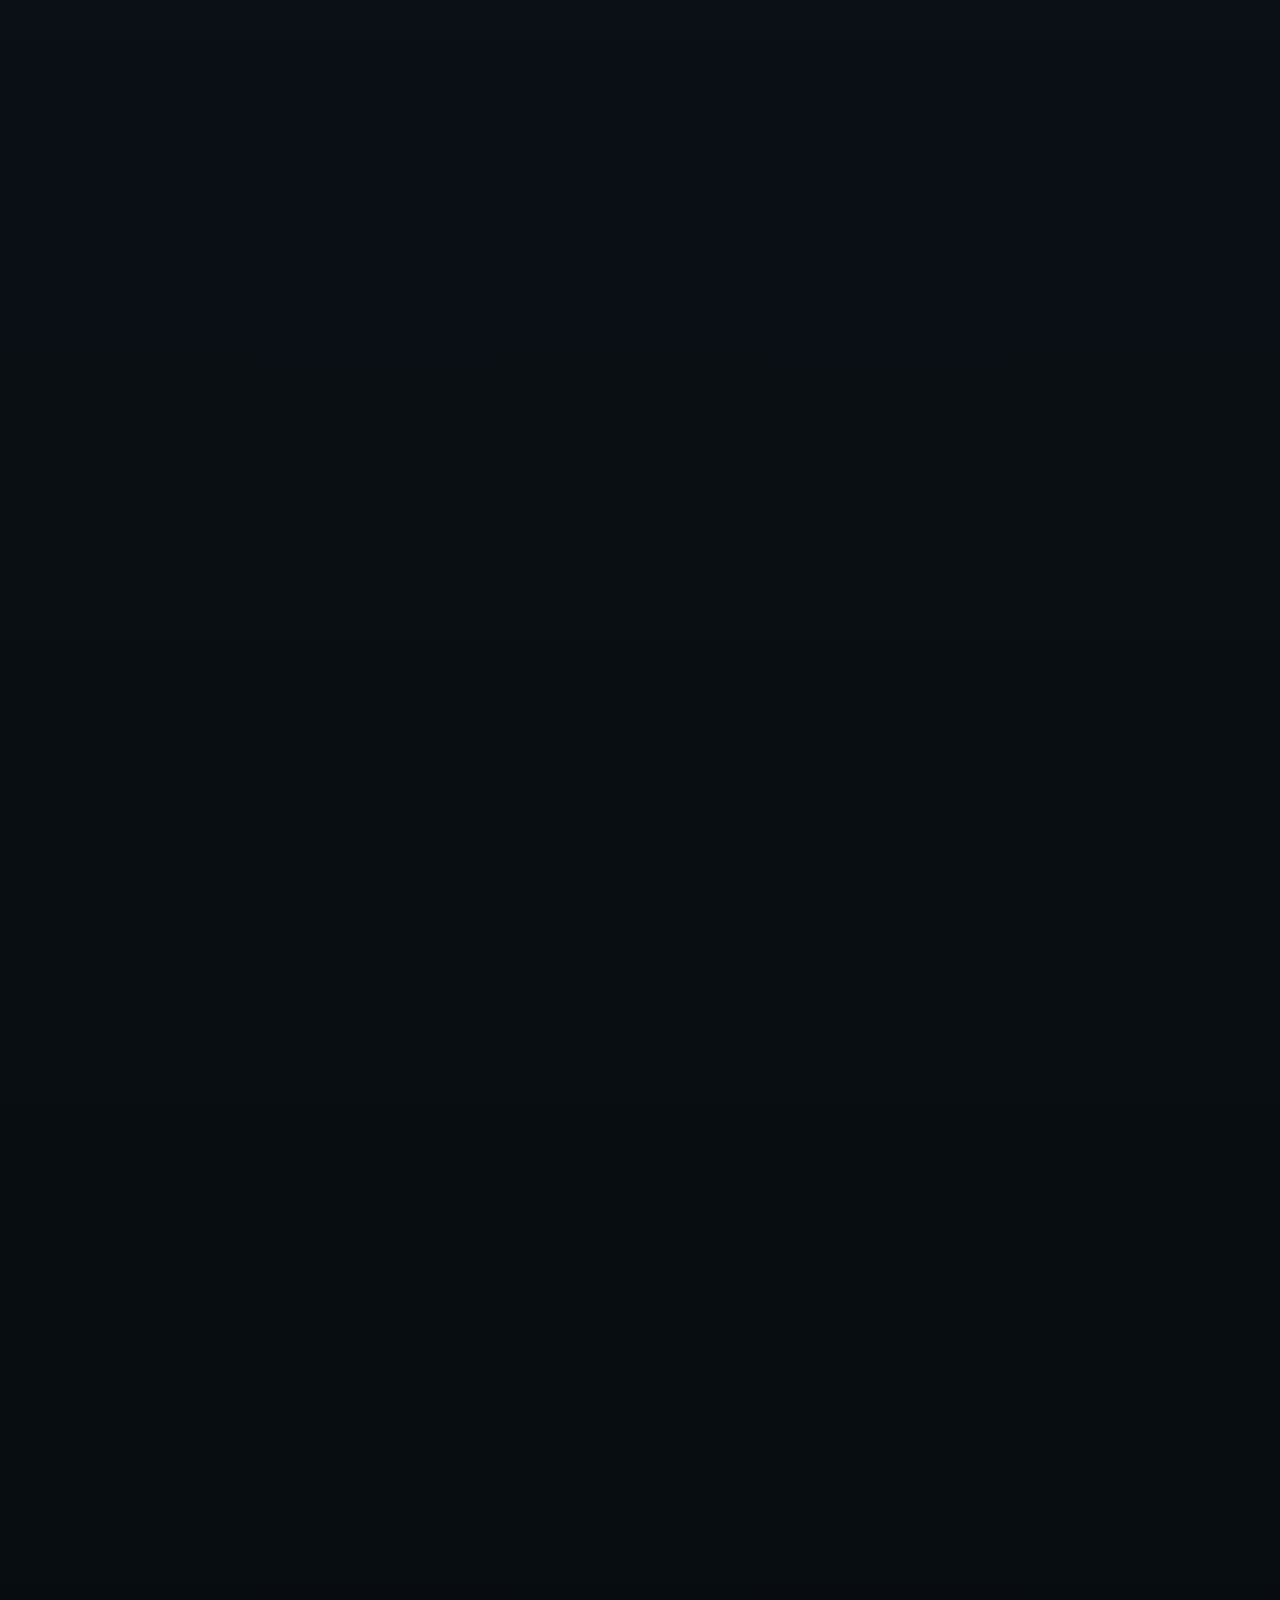
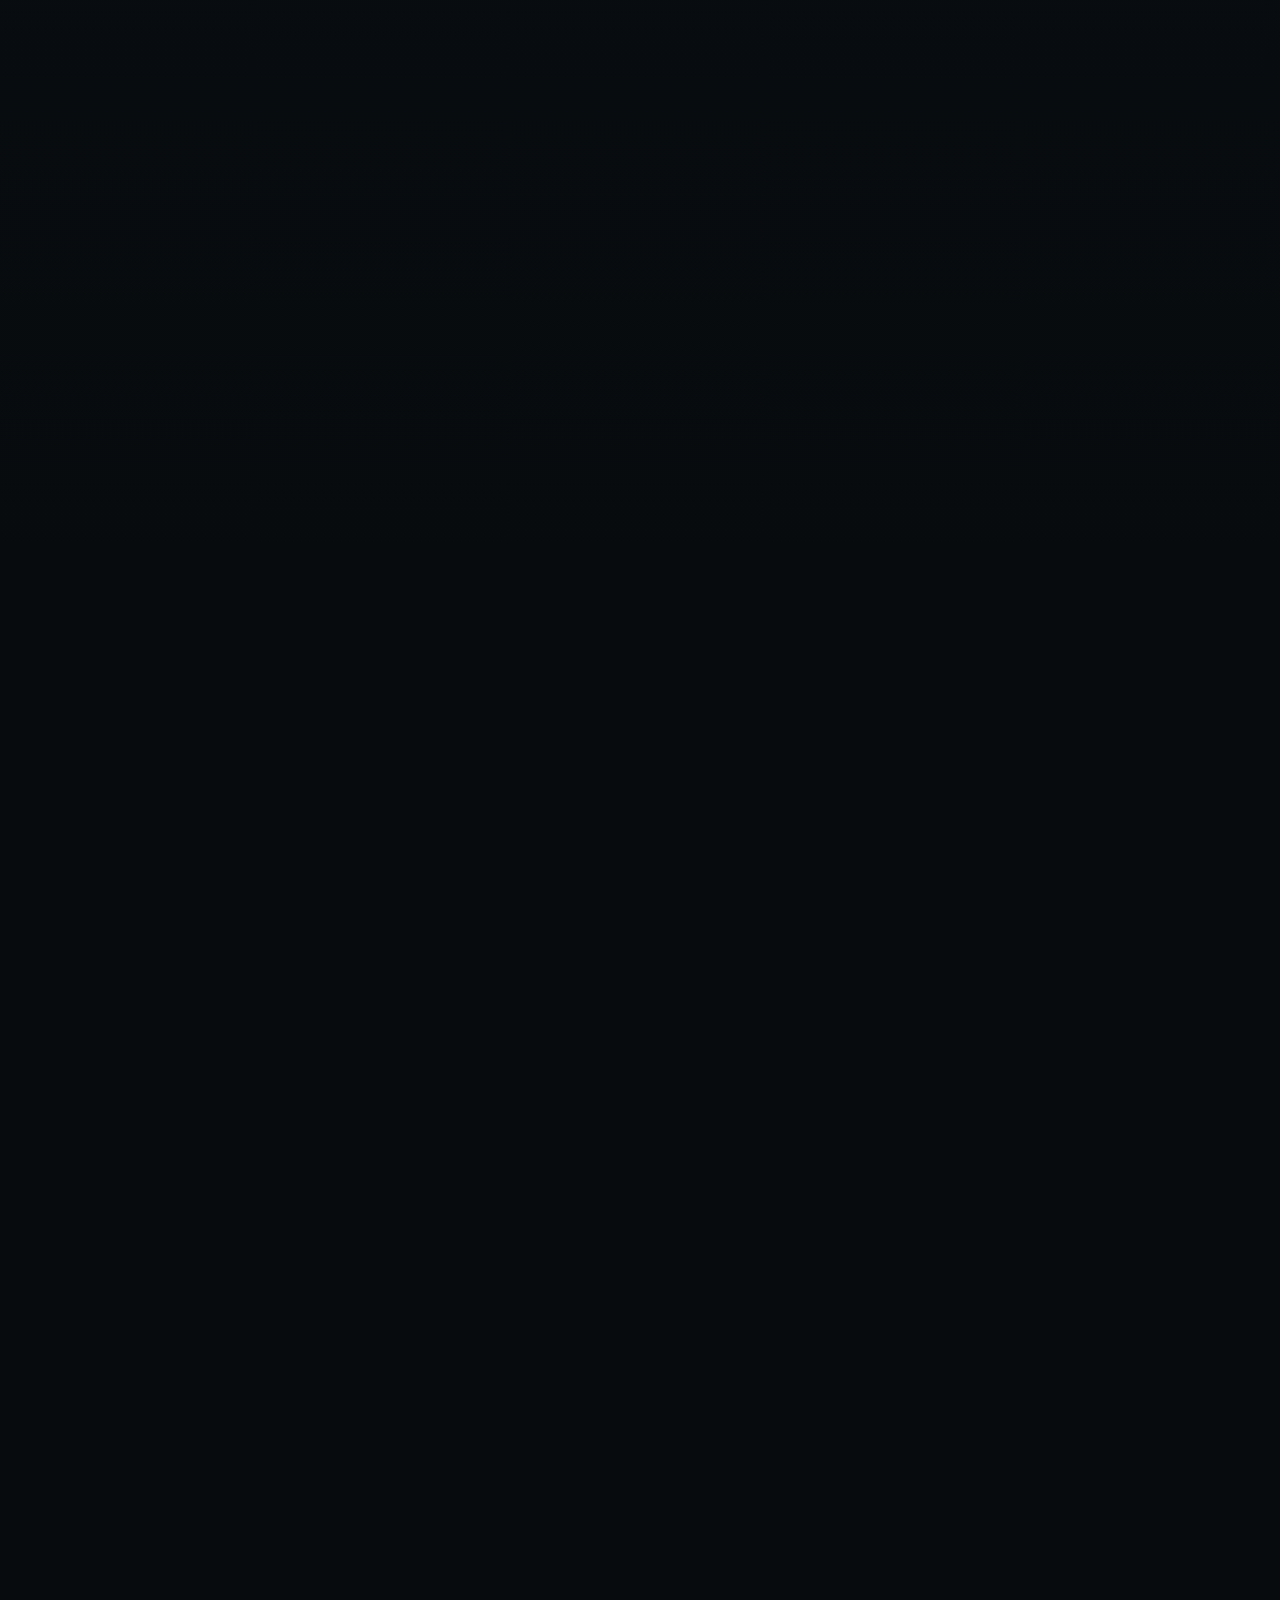
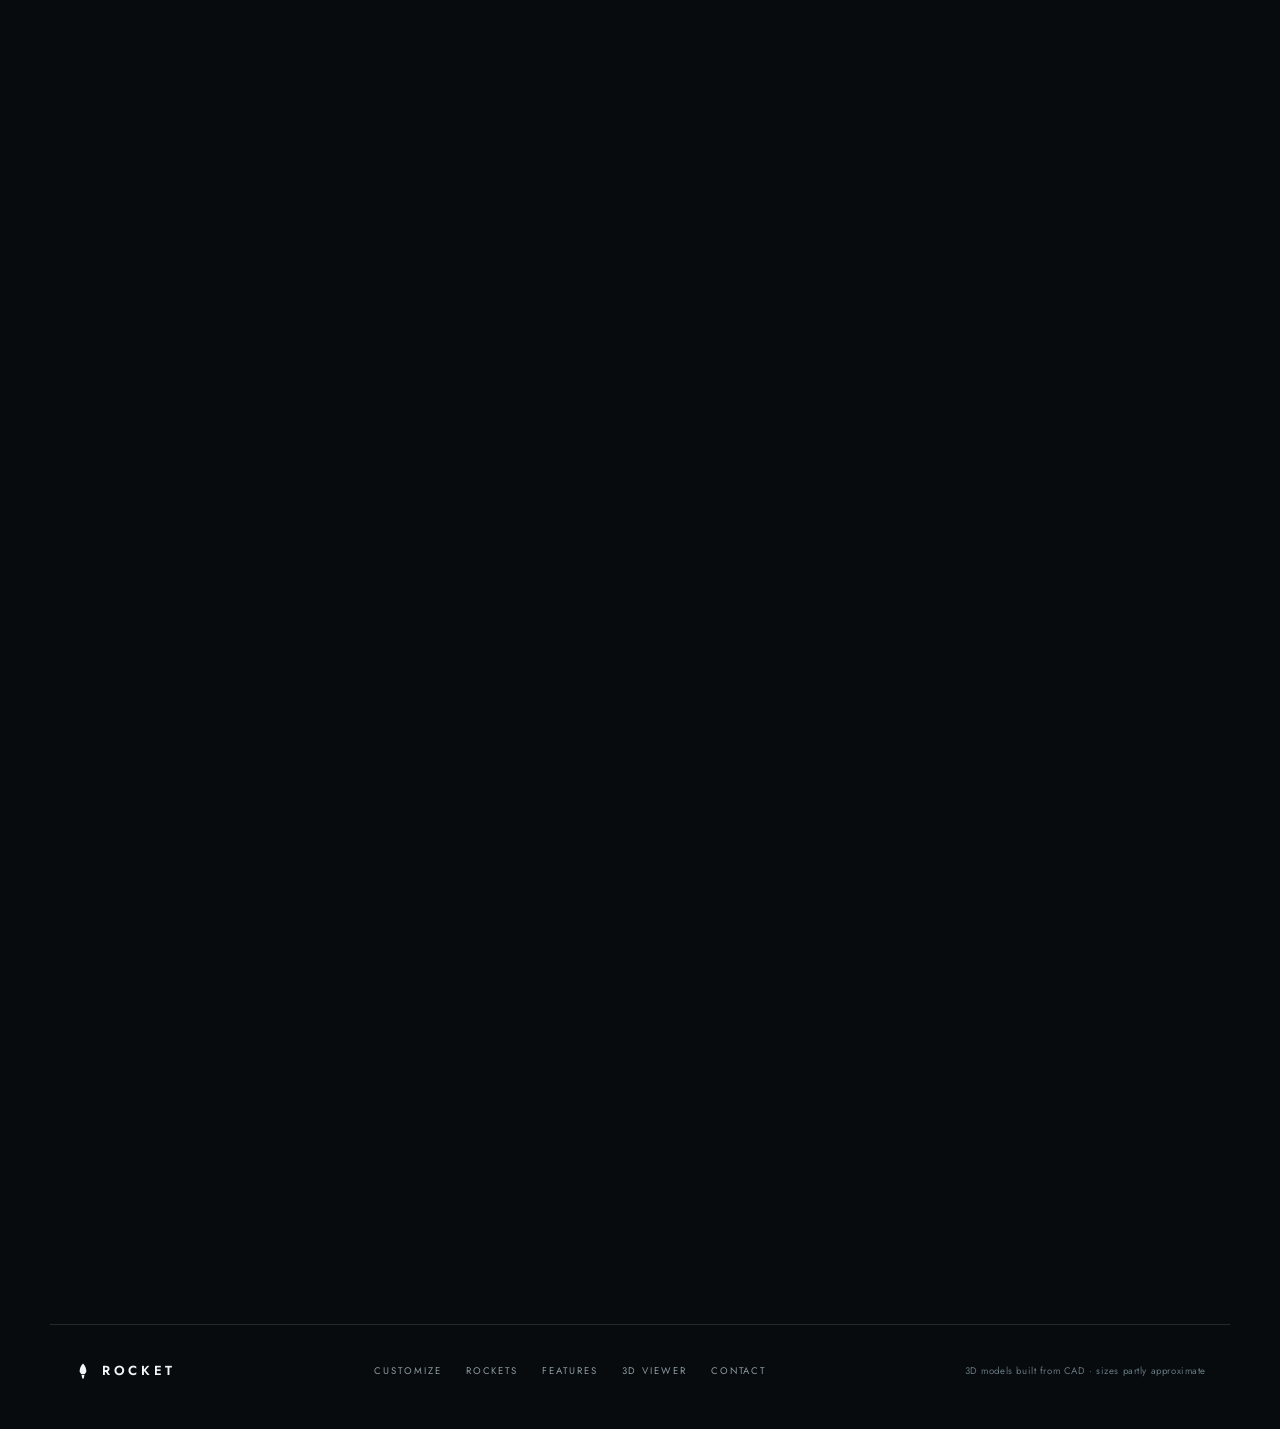
==== commit a5ed7fcc: "Home: hero = wordmark + Let's explore; rocket chooser on scroll; camera pans down onto chosen rocket" ====
--- a/index.html
+++ b/index.html
@@ -46,14 +46,16 @@
       <p class="eyebrow" data-i18n="intro.eyebrow">Launch vehicles in 3D</p>
       <h1 class="word" id="word" aria-label="ROCKET"><span class="l" style="--i:0"><b>R</b></span><span class="l" style="--i:1"><b>O</b></span><span class="l" style="--i:2"><b>C</b></span><span class="l" style="--i:3"><b>K</b></span><span class="l" style="--i:4"><b>E</b></span><span class="l" style="--i:5"><b>T</b></span></h1>
       <p class="sub" data-i18n="intro.sub">Explore, disassemble and recolor launch vehicles</p>
-      <div class="hero-pick" id="hero-pick" role="group" data-i18n-attr="aria-label:st.choose">
-        <span data-i18n="st.choose">Choose a rocket</span>
-        <div id="hero-chips"></div>
-      </div>
+      <a class="hero-go" href="customize.html"><span data-i18n="intro.go">Let's explore</span><b aria-hidden="true">→</b></a>
     </div>
 
     <canvas id="gl3d" aria-hidden="true"></canvas>
     <div class="loading" id="loading3d" role="status"><i></i><span data-i18n="cu.loading">Loading 3D model…</span></div>
+
+    <div class="chooser" id="chooser" role="group" data-i18n-attr="aria-label:st.choose">
+      <p data-i18n="st.choose">Choose a rocket</p>
+      <div id="hero-chips"></div>
+    </div>
 
     <div class="picker">
       <label for="rocket-pick" data-i18n="st.pick">Rocket</label>
--- a/assets/style.css
+++ b/assets/style.css
@@ -320,11 +320,16 @@
 body.app-page{--accent:#35b8e8}
 body.app-page input[type=range]::-webkit-slider-thumb,body.app-page input[type=range]::-moz-range-thumb{box-shadow:0 0 0 4px rgba(53,184,232,.25)}
 
-/* hero: wordmark + rocket choice first, the 3D model comes in on scroll */
-.hero-pick{display:grid;justify-items:center;gap:12px;margin-top:10px;pointer-events:auto}
-.hero-pick>span{font-size:.58rem;letter-spacing:.3em;text-transform:uppercase;color:var(--mut)}
-#hero-chips{display:flex;flex-wrap:wrap;justify-content:center;gap:10px}
-#hero-chips button{padding:12px 22px;border-radius:40px;border:1px solid var(--line);background:rgba(10,16,20,.6);backdrop-filter:blur(8px);color:#fff;font-size:.8rem;letter-spacing:.06em;cursor:pointer;transition:.2s}
-#hero-chips button:hover,#hero-chips button[aria-pressed=true]{background:var(--accent);border-color:var(--accent);color:#0a0a0a}
-.stage .scroll-hint{bottom:70px}
-@media (max-width:900px){.stage .scroll-hint{bottom:60px}#hero-chips button{padding:11px 18px}}
+/* hero: wordmark + Let's explore; the rocket chooser appears on scroll, the 3D model only after a choice */
+.stage .intro-body{opacity:var(--hp,1);transform:none;pointer-events:none}
+.stage .stats{opacity:var(--hp,1)}
+.hero-go{pointer-events:auto;display:inline-flex;align-items:center;gap:14px;margin-top:18px;padding:16px 34px;border-radius:50px;background:var(--accent);color:#0a0a0a;font-size:.8rem;font-weight:500;letter-spacing:.2em;text-transform:uppercase;transition:transform .25s,box-shadow .25s;box-shadow:0 14px 40px -12px rgba(255,106,31,.6)}
+.hero-go:hover{transform:translateY(-2px)}
+.stage .scroll-hint{bottom:70px;opacity:var(--hp,1)}
+.chooser{position:absolute;z-index:7;inset:0;display:grid;align-content:center;justify-items:center;gap:22px;padding:0 20px;text-align:center;opacity:var(--cp,0);pointer-events:none;transform:translateY(calc((1 - var(--cp,0))*40px))}
+.stage.picking .chooser{pointer-events:auto}
+.chooser p{font-size:.64rem;letter-spacing:.34em;text-transform:uppercase;color:var(--accent)}
+#hero-chips{display:flex;flex-wrap:wrap;justify-content:center;gap:14px}
+#hero-chips button{padding:22px 38px;border-radius:22px;border:1px solid var(--line);background:rgba(10,16,20,.7);backdrop-filter:blur(10px);color:#fff;font-size:1.05rem;letter-spacing:.06em;cursor:pointer;transition:.25s}
+#hero-chips button:hover{background:var(--accent);border-color:var(--accent);color:#0a0a0a;transform:translateY(-3px)}
+@media (max-width:900px){.stage .scroll-hint{bottom:60px}#hero-chips{flex-direction:column;align-items:stretch;width:min(280px,100%)}#hero-chips button{padding:18px 24px}.hero-go{padding:14px 26px}}
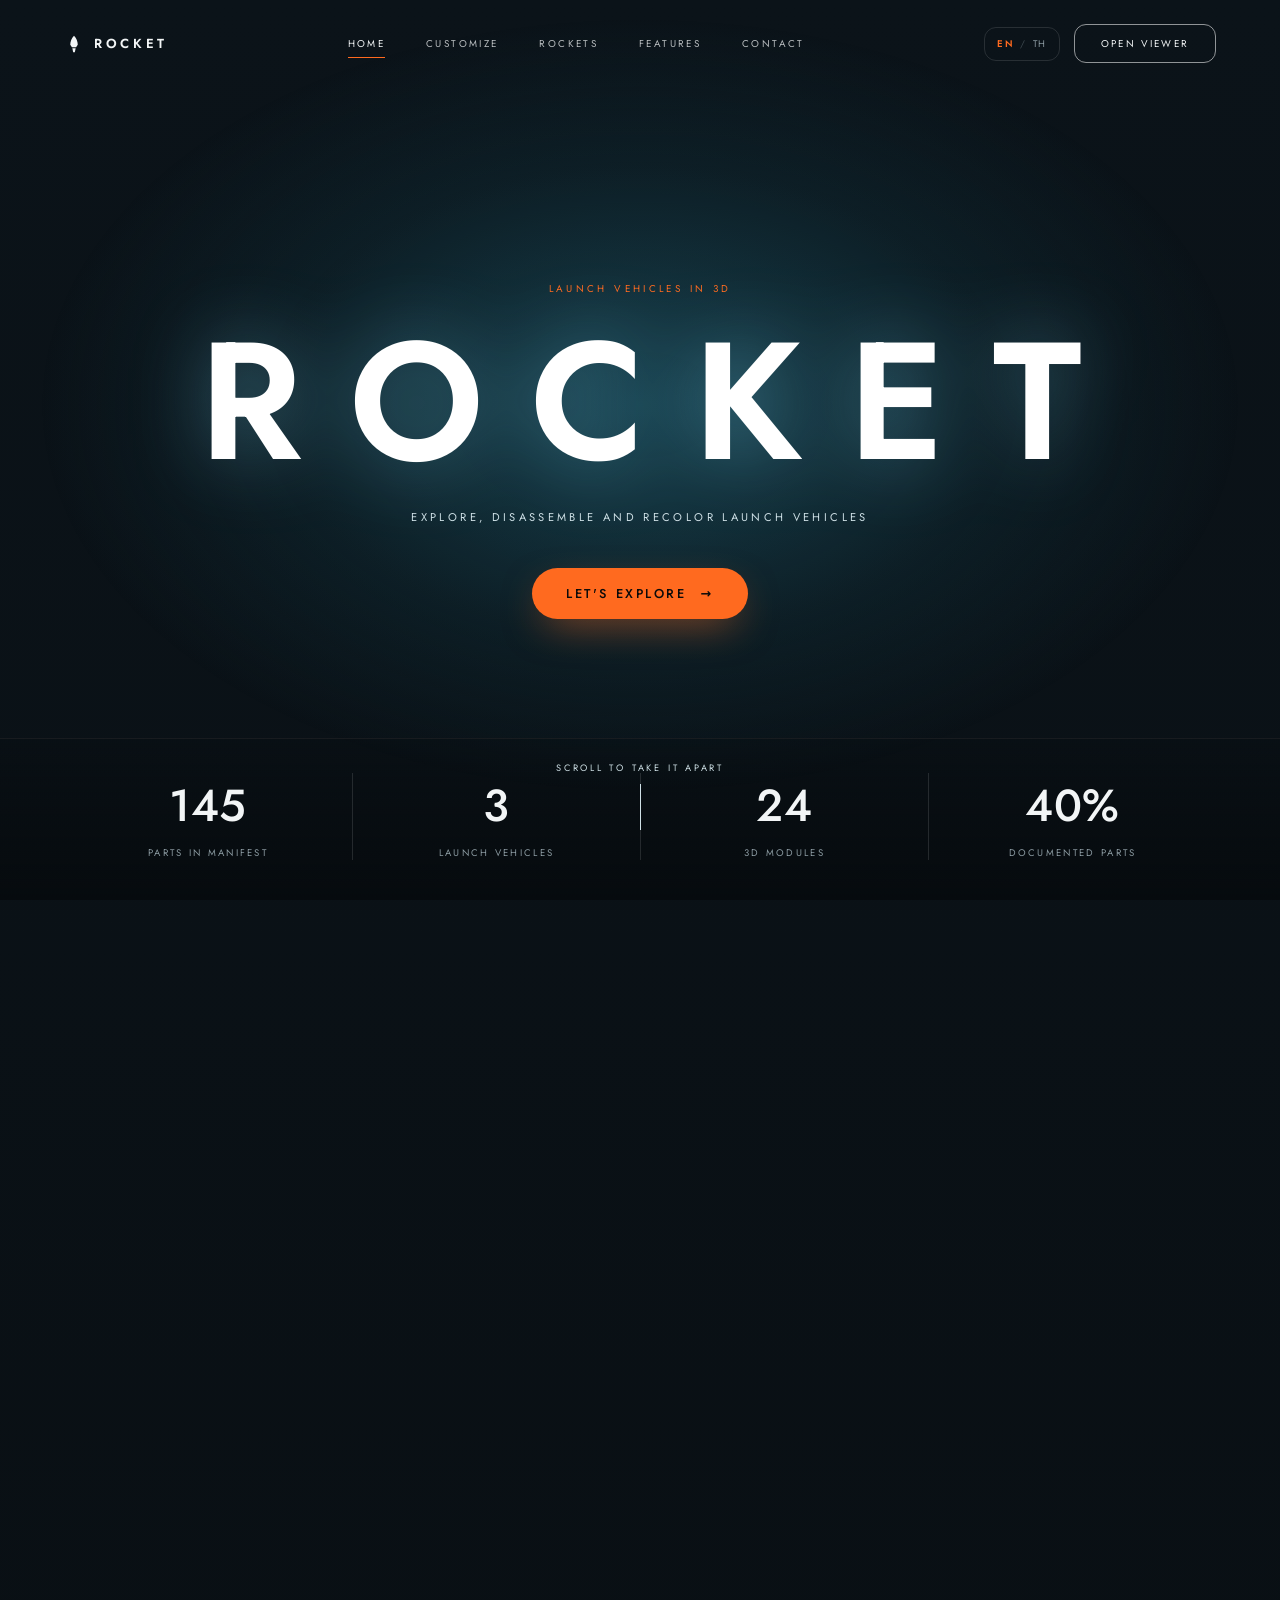
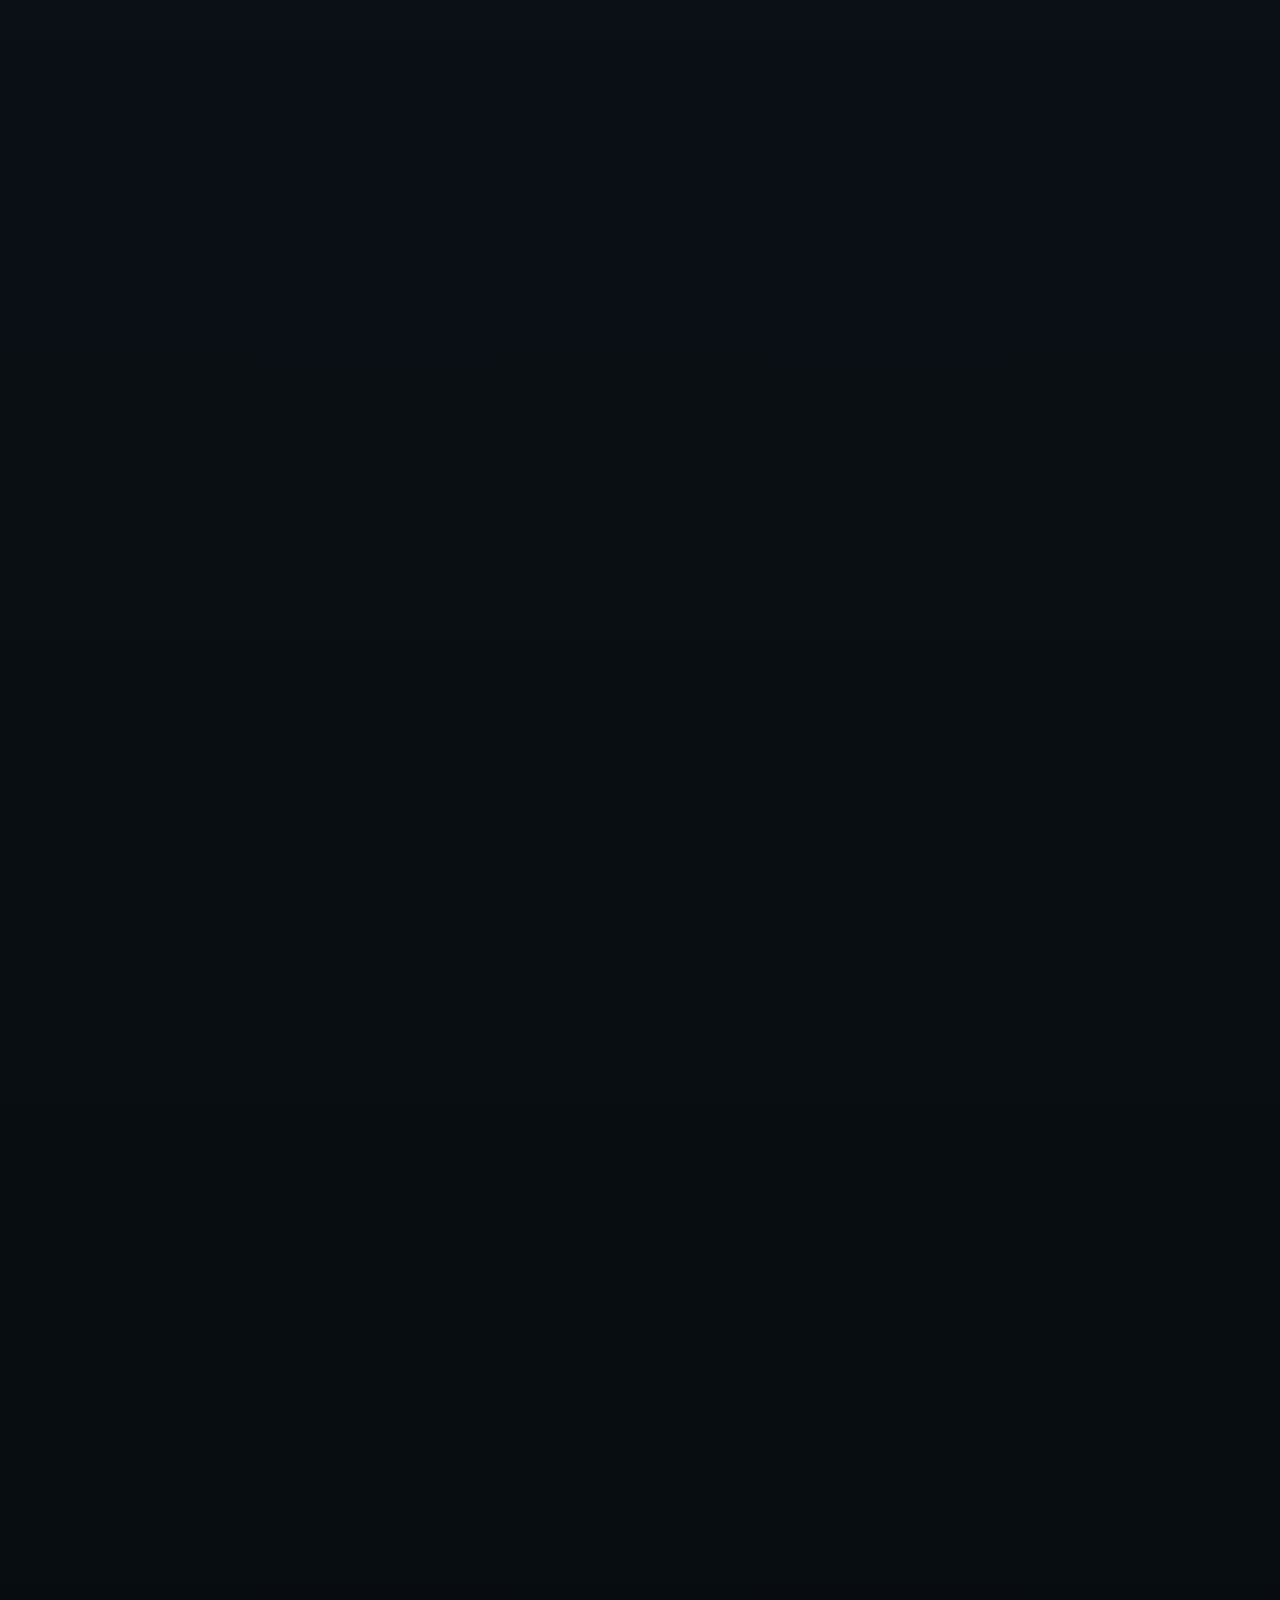
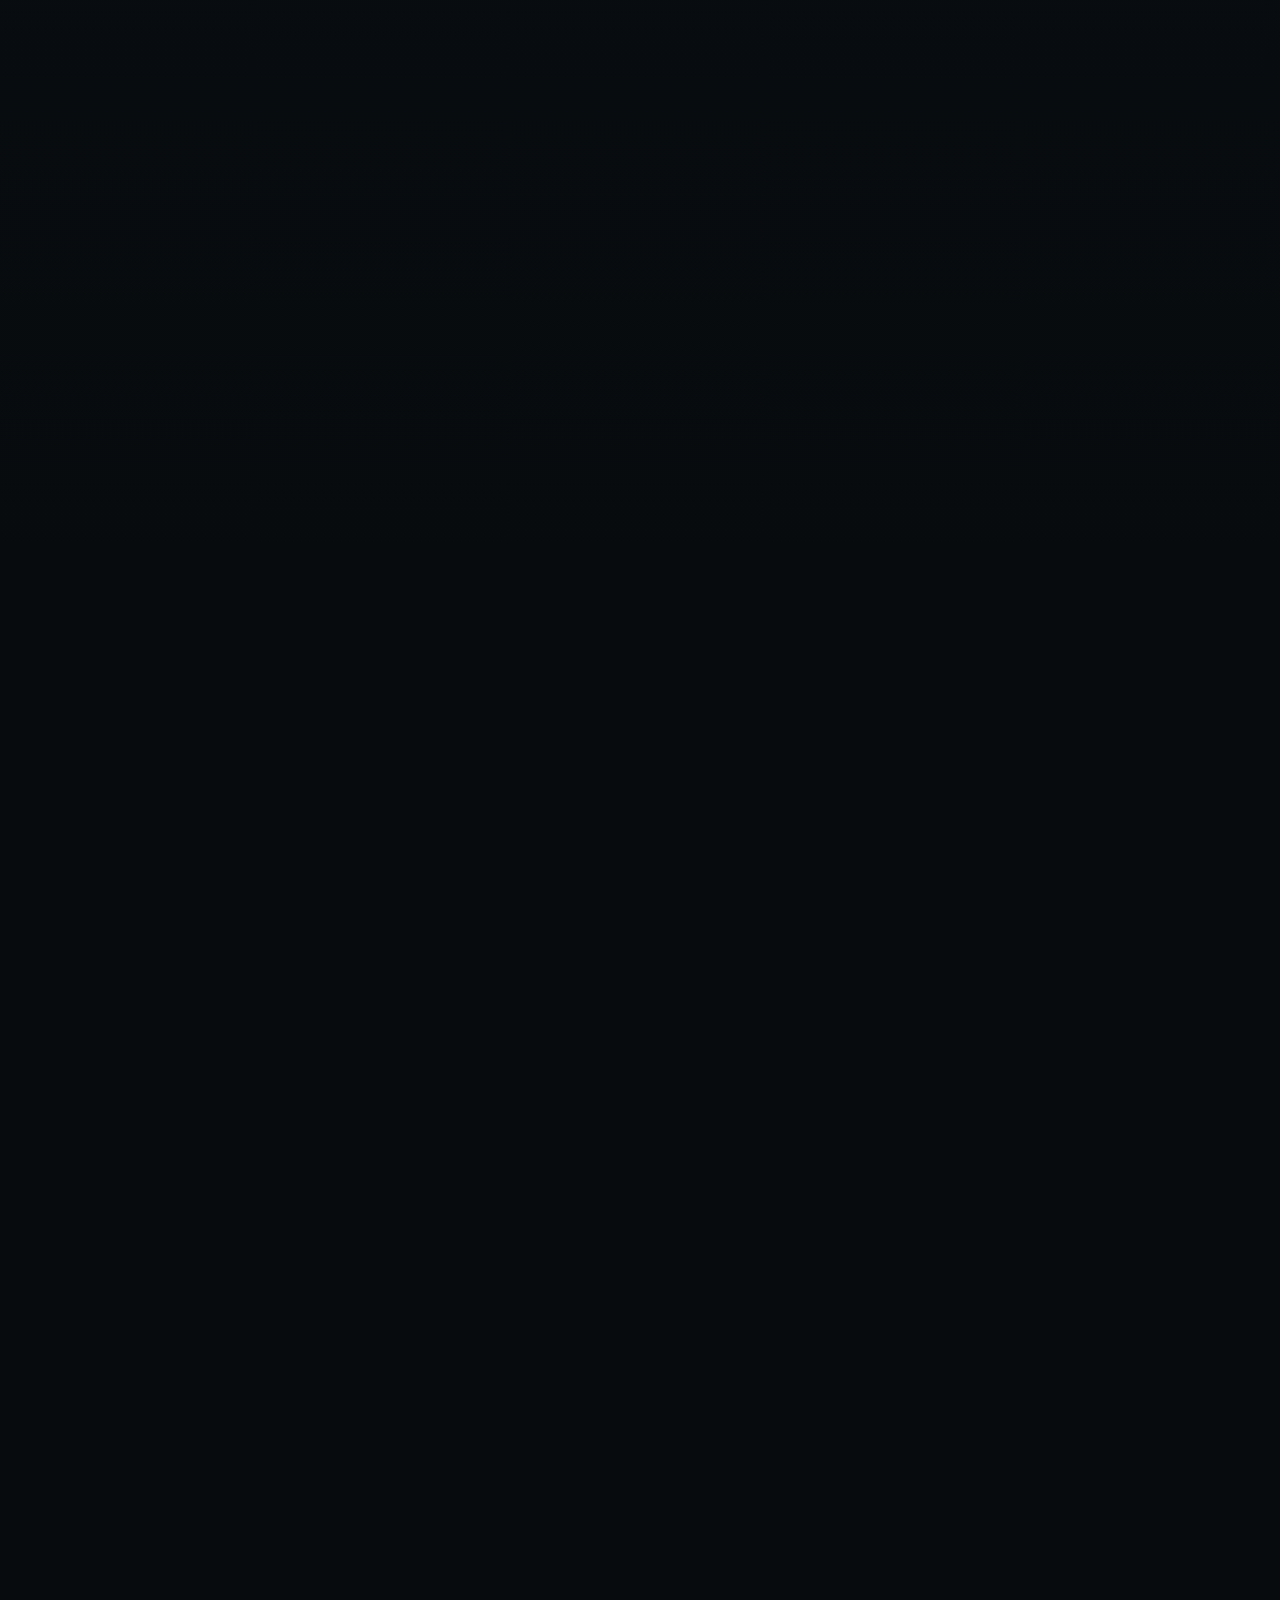
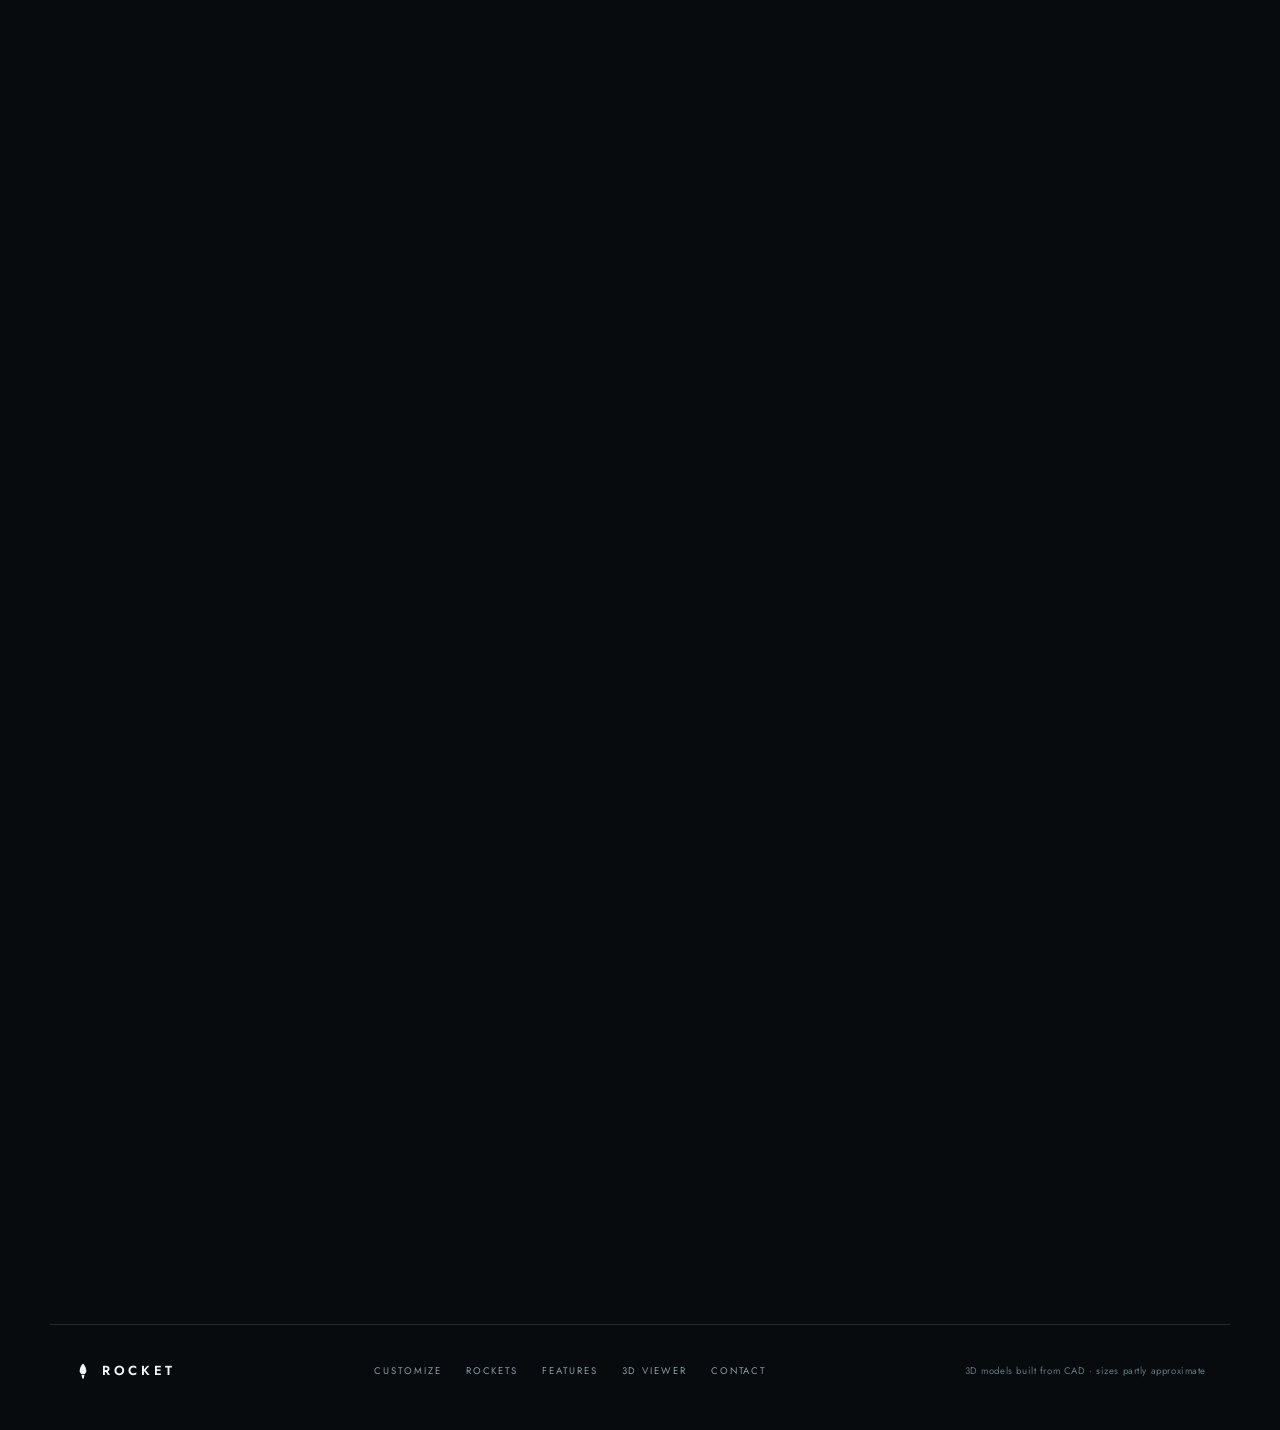
==== commit a5448dab: "Home: always open at the top (disable scroll restoration) Co-Authored-By: Claude Sonnet 5.5 <noreply" ====
--- a/index.html
+++ b/index.html
@@ -9,7 +9,7 @@
 <link rel="preconnect" href="https://fonts.googleapis.com">
 <link rel="preconnect" href="https://fonts.gstatic.com" crossorigin>
 <link href="https://fonts.googleapis.com/css2?family=Jost:wght@300;400;500;600&family=Noto+Sans+Thai:wght@300;400;500&display=swap" rel="stylesheet">
-<script>try{var c=/customize/.test(location.pathname);if(c||!/(rockets|features|contact)/.test(location.pathname))window.__loaderManual=true;if(c||!sessionStorage.getItem('rocket:seen'))document.documentElement.classList.add('loading');setTimeout(function(){document.documentElement.classList.remove('loading')},20000)}catch(e){}</script>
+<script>try{try{history.scrollRestoration='manual';scrollTo(0,0)}catch(e){}var c=/customize/.test(location.pathname);if(c||!/(rockets|features|contact)/.test(location.pathname))window.__loaderManual=true;if(c||!sessionStorage.getItem('rocket:seen'))document.documentElement.classList.add('loading');setTimeout(function(){document.documentElement.classList.remove('loading')},20000)}catch(e){}</script>
 <link rel="stylesheet" href="assets/style.css">
 <script type="importmap">
 { "imports": {
--- a/assets/style.css
+++ b/assets/style.css
@@ -321,8 +321,8 @@
 body.app-page input[type=range]::-webkit-slider-thumb,body.app-page input[type=range]::-moz-range-thumb{box-shadow:0 0 0 4px rgba(53,184,232,.25)}
 
 /* hero: wordmark + Let's explore; the rocket chooser appears on scroll, the 3D model only after a choice */
-.stage .intro-body{opacity:var(--hp,1);transform:none;pointer-events:none}
-.stage .stats{opacity:var(--hp,1)}
+.stage .intro-body{opacity:var(--hp,1);transform:translateY(calc(var(--hs,0)*-60vh));pointer-events:none}
+.stage .stats{opacity:var(--hp,1);transform:translateY(calc(var(--hs,0)*-40vh))}
 .hero-go{pointer-events:auto;display:inline-flex;align-items:center;gap:14px;margin-top:18px;padding:16px 34px;border-radius:50px;background:var(--accent);color:#0a0a0a;font-size:.8rem;font-weight:500;letter-spacing:.2em;text-transform:uppercase;transition:transform .25s,box-shadow .25s;box-shadow:0 14px 40px -12px rgba(255,106,31,.6)}
 .hero-go:hover{transform:translateY(-2px)}
 .stage .scroll-hint{bottom:70px;opacity:var(--hp,1)}
@@ -333,3 +333,4 @@
 #hero-chips button{padding:22px 38px;border-radius:22px;border:1px solid var(--line);background:rgba(10,16,20,.7);backdrop-filter:blur(10px);color:#fff;font-size:1.05rem;letter-spacing:.06em;cursor:pointer;transition:.25s}
 #hero-chips button:hover{background:var(--accent);border-color:var(--accent);color:#0a0a0a;transform:translateY(-3px)}
 @media (max-width:900px){.stage .scroll-hint{bottom:60px}#hero-chips{flex-direction:column;align-items:stretch;width:min(280px,100%)}#hero-chips button{padding:18px 24px}.hero-go{padding:14px 26px}}
+.stage.away .hero-go{pointer-events:none}
